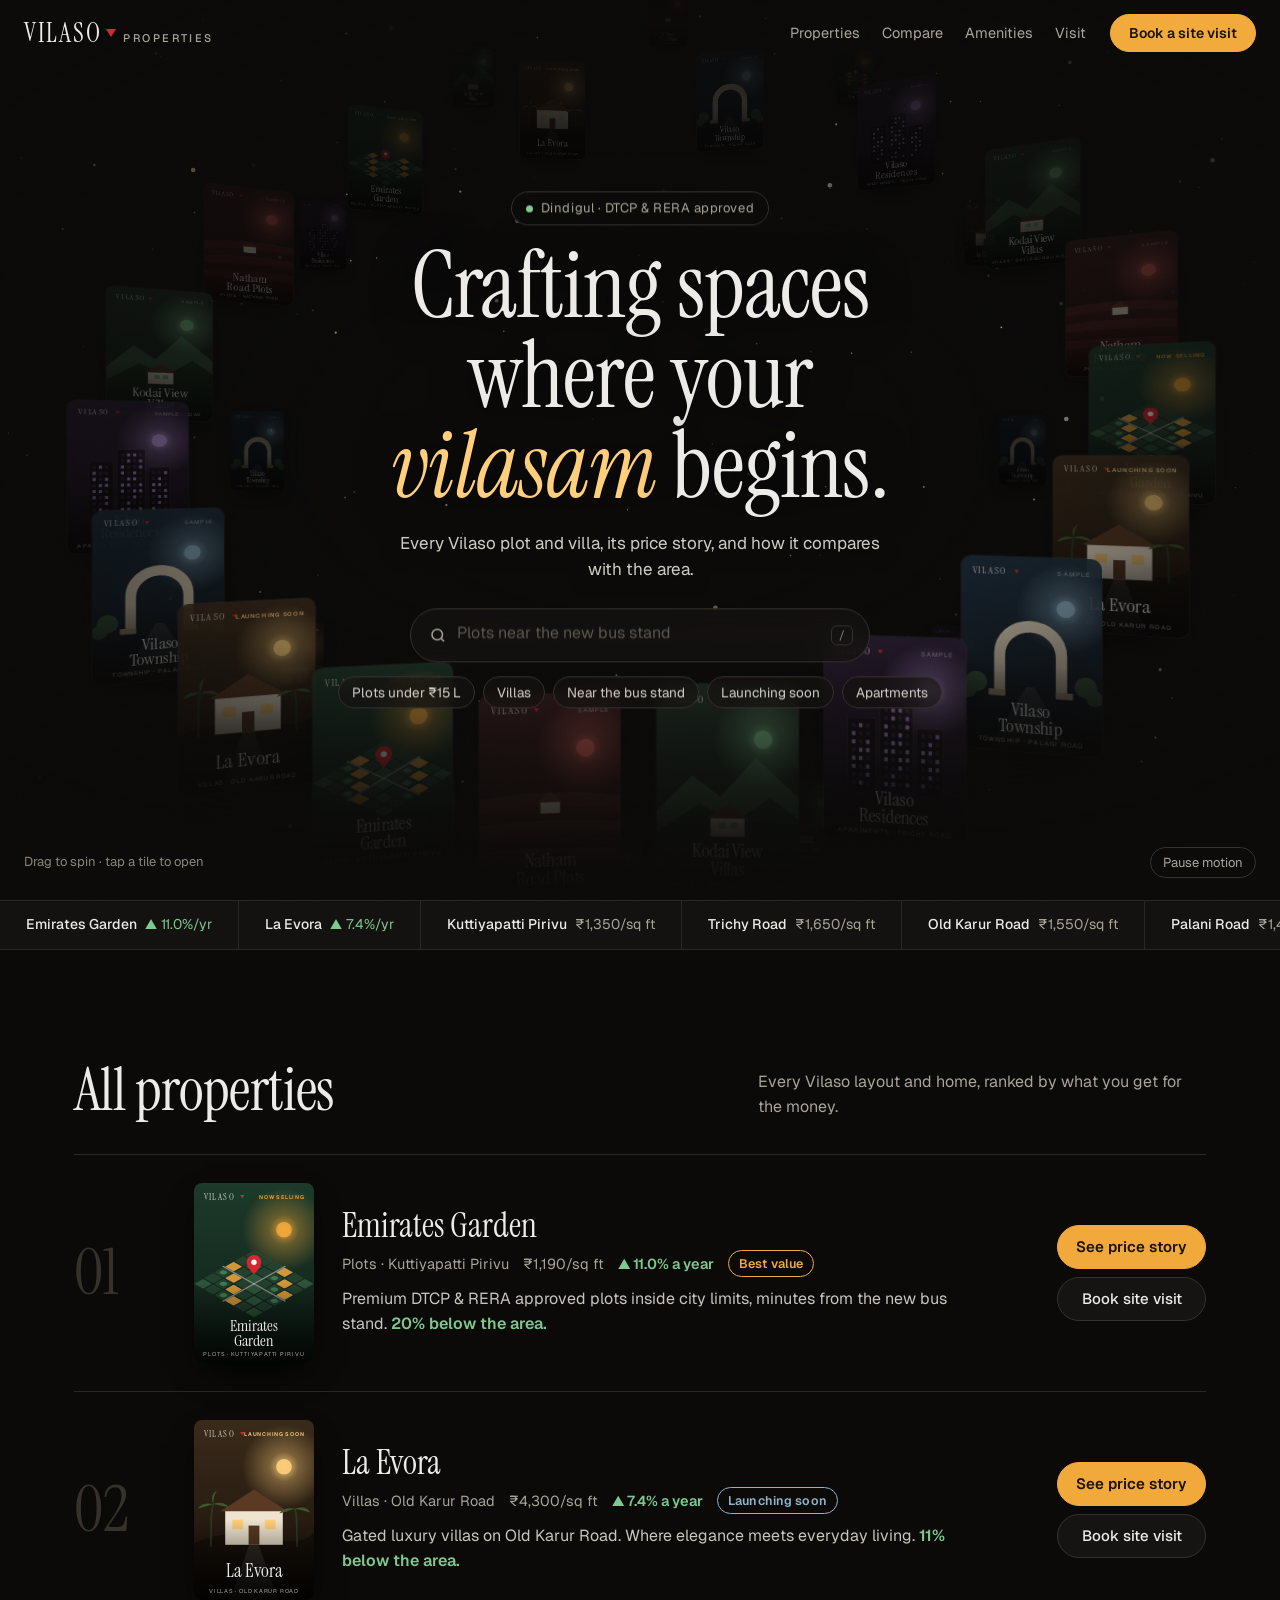
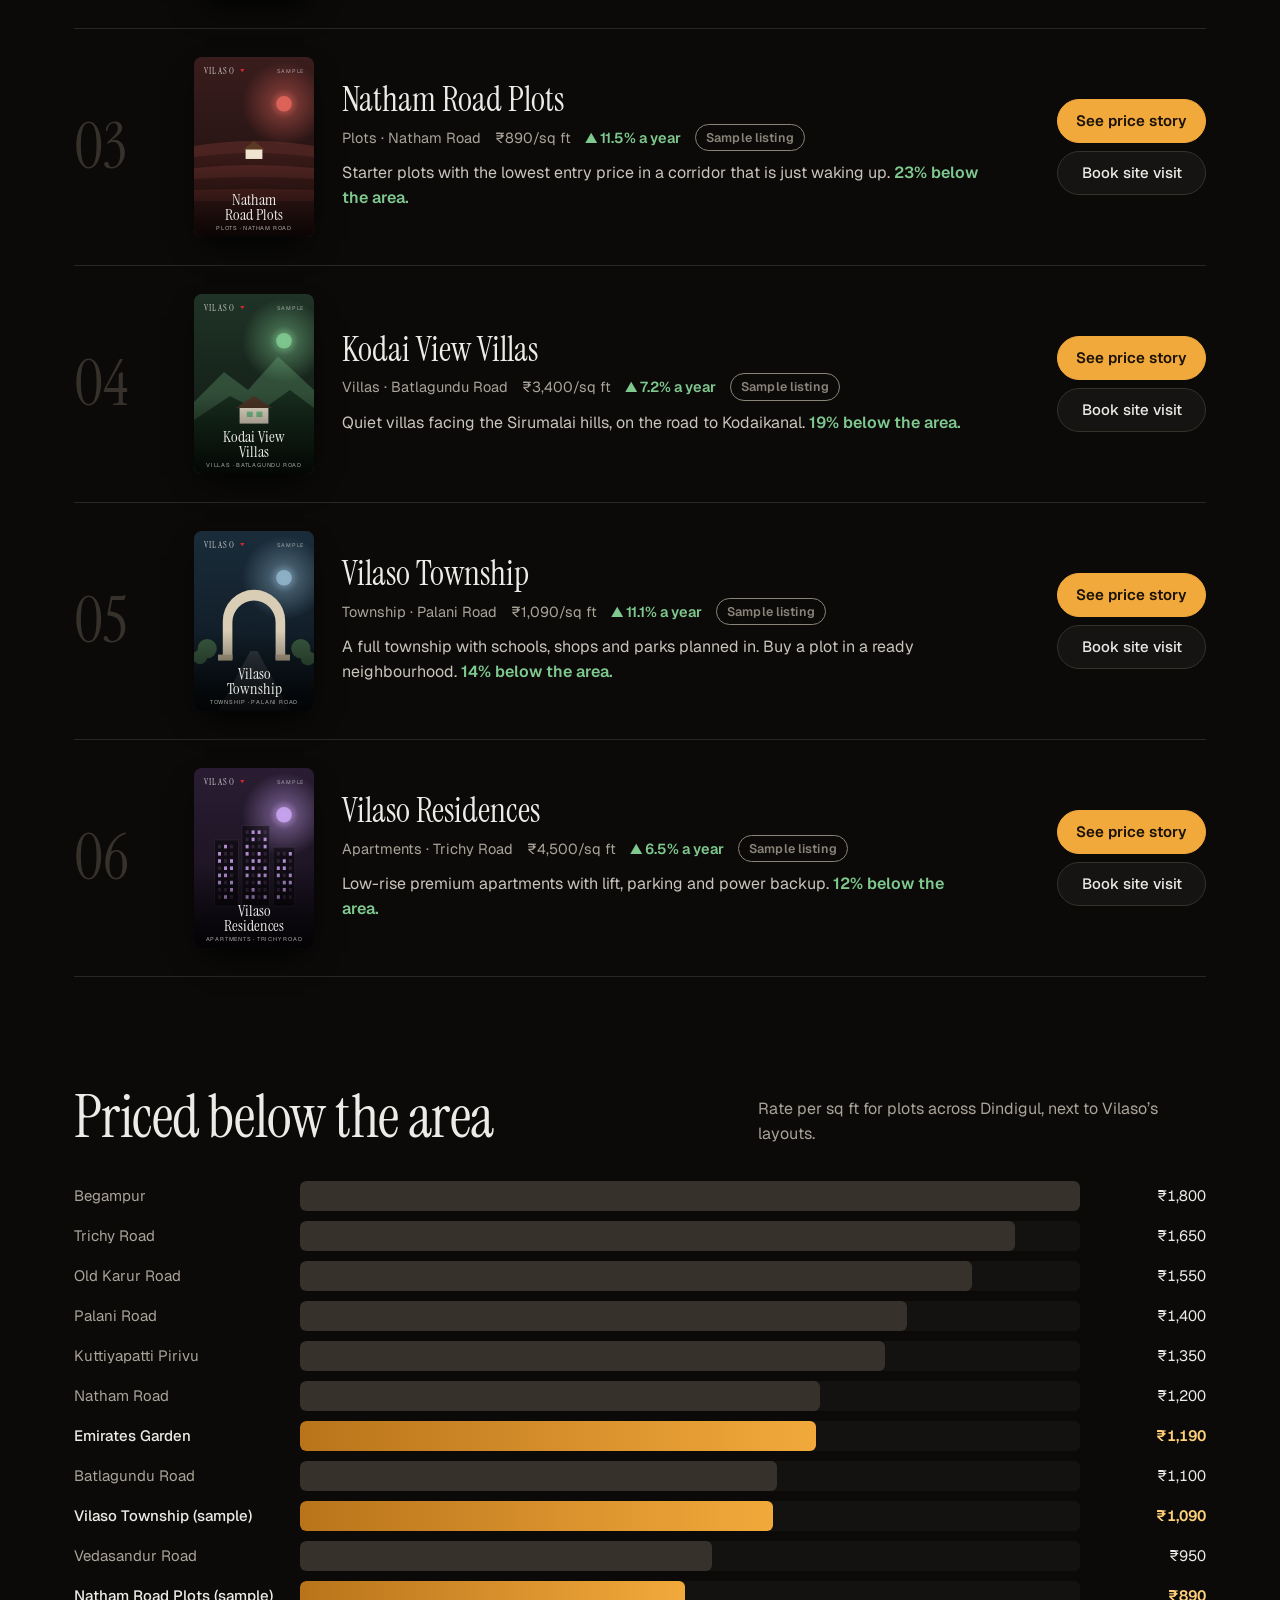
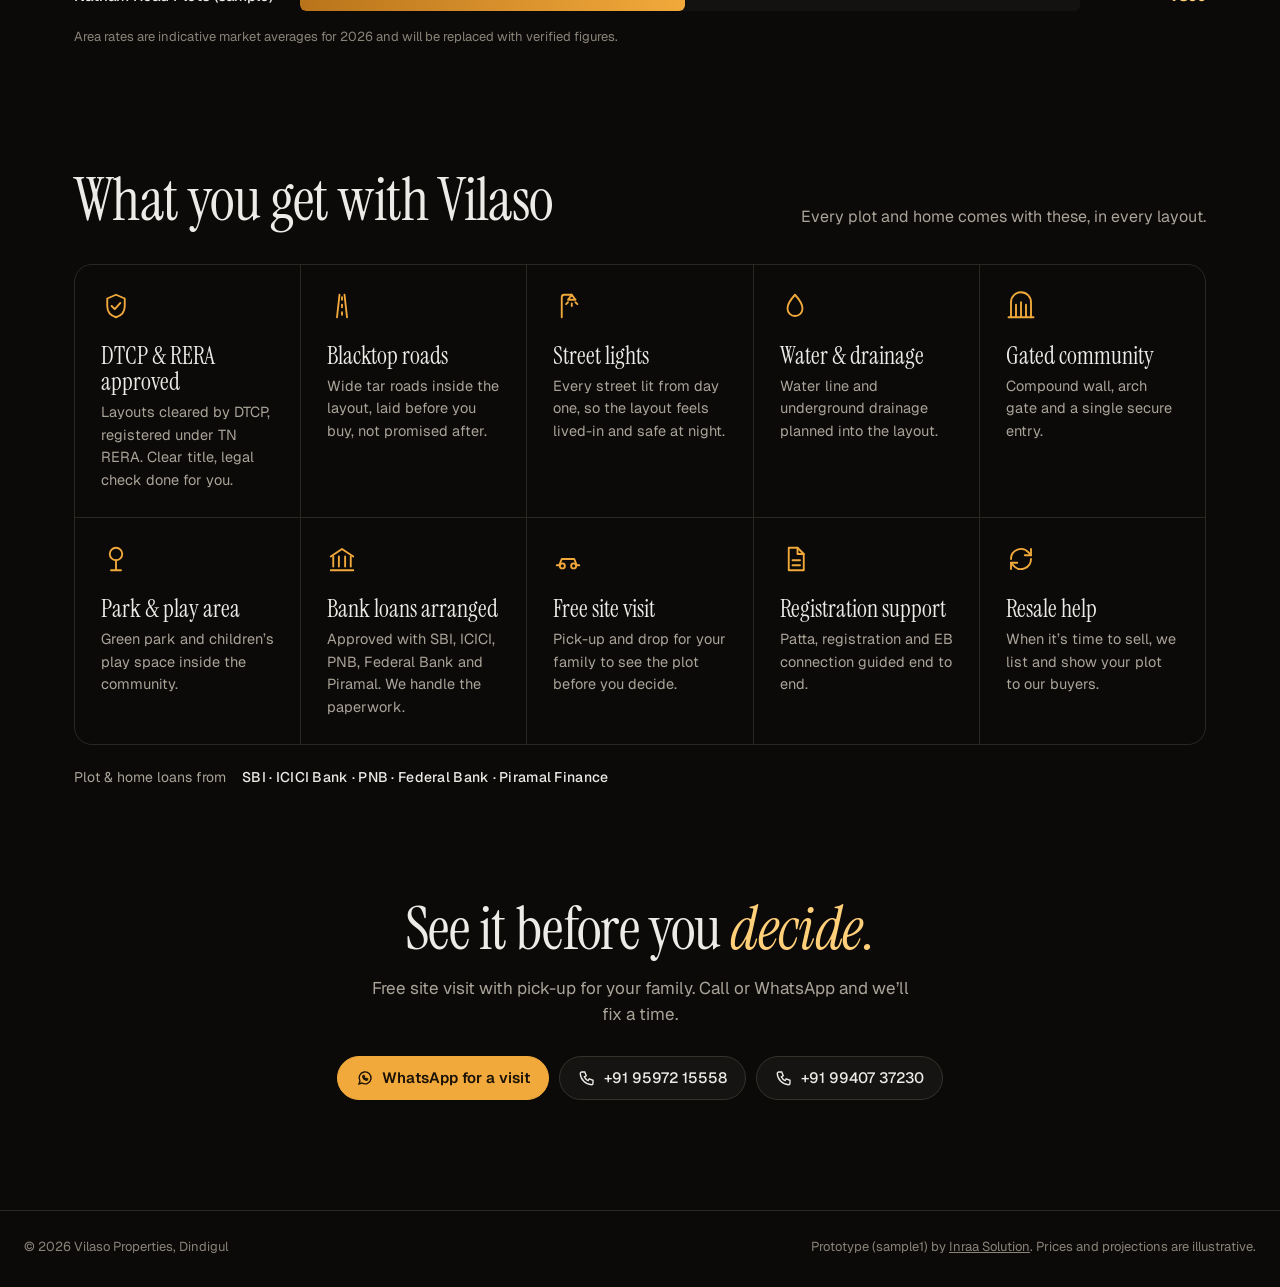
==== sample1/index.html @ 3501c87a "Vilaso Properties sample1 prototype Co-Authored-By: Claude Opus 5.5 <noreply@anthropic.com>" ====
<!doctype html>
<html lang="en">
<head>
<meta charset="utf-8">
<meta name="viewport" content="width=device-width, initial-scale=1, viewport-fit=cover">
<title>Vilaso Properties · Plots & villas in Dindigul</title>
<meta name="description" content="DTCP & RERA approved plots and villas in Dindigul. See every Vilaso property, its price story and how it compares with the area.">
<meta name="theme-color" content="#0b0a09">
<meta name="robots" content="noindex">
<link rel="preconnect" href="https://fonts.googleapis.com">
<link rel="preconnect" href="https://fonts.gstatic.com" crossorigin>
<link rel="stylesheet" href="https://fonts.googleapis.com/css2?family=Geist:wght@300..700&family=Instrument+Serif:ital@0;1&display=swap">
<link rel="stylesheet" href="style.css?v=1">
</head>
<body>
<a class="skip" href="#main">Skip to content</a>
<header class="hdr" id="hdr">
  <a class="logo" href="#/" aria-label="Vilaso Properties home"><span class="logo-w">VILASO</span><i class="logo-t" aria-hidden="true"></i><span class="logo-s">Properties</span></a>
  <nav class="nav" aria-label="Main">
    <a href="#projects">Properties</a><a href="#compare">Compare</a><a href="#amenities">Amenities</a><a href="#visit">Visit</a>
  </nav>
  <a class="btn btn-amber hdr-cta" href="#visit">Book a site visit</a>
</header>

<main id="main">
  <!-- Hero: rolling orbit of property tiles -->
  <section class="orbit" id="orbit" aria-labelledby="hero-h">
    <canvas class="o-sky" id="sky" aria-hidden="true"></canvas>
    <div class="o-glow" id="glow" aria-hidden="true"></div>
    <div class="o-vignette" aria-hidden="true"></div>
    <div class="o-ring" id="ring"></div>
    <div class="o-core" id="core">
      <p class="eyebrow"><span class="dot"></span>Dindigul · DTCP &amp; RERA approved</p>
      <h1 id="hero-h">Crafting spaces where your <em>vilasam</em> begins.</h1>
      <p class="o-sub">Every Vilaso plot and villa, its price story, and how it compares with the area.</p>
      <div class="ask" id="ask">
        <svg viewBox="0 0 24 24" aria-hidden="true"><circle cx="11" cy="11" r="7"/><path d="m20 20-3.5-3.5"/></svg>
        <input id="q" type="search" autocomplete="off" aria-label="Search properties" placeholder=" ">
        <span class="ask-hint" id="hint" aria-hidden="true">Plots near the new bus stand</span>
        <kbd>/</kbd>
        <div class="ask-res" id="res" role="listbox" hidden></div>
      </div>
      <div class="chips" id="chips"></div>
    </div>
    <div class="o-ui">
      <span class="o-help" id="help"><span class="o-help-d">Drag to spin · tap a tile to open</span><span class="o-help-m">Swipe to spin · tap a tile to open</span></span>
      <button class="o-pause" id="pause" type="button" aria-pressed="false">Pause motion</button>
    </div>
  </section>

  <!-- Marquee of area growth -->
  <div class="tick" aria-label="Area price growth"><div class="tick-in" id="tick"></div></div>

  <section class="sec" id="projects" aria-labelledby="proj-h">
    <div class="sec-hd"><h2 id="proj-h">All properties</h2><p>Every Vilaso layout and home, ranked by what you get for the money.</p></div>
    <ol class="rank" id="rank"></ol>
  </section>

  <section class="sec" id="compare" aria-labelledby="cmp-h">
    <div class="sec-hd"><h2 id="cmp-h">Priced below the area</h2><p>Rate per sq ft for plots across Dindigul, next to Vilaso’s layouts.</p></div>
    <div class="cmp" id="cmpAll"></div>
    <p class="fine">Area rates are indicative market averages for 2026 and will be replaced with verified figures.</p>
  </section>

  <section class="sec" id="amenities" aria-labelledby="am-h">
    <div class="sec-hd"><h2 id="am-h">What you get with Vilaso</h2><p>Every plot and home comes with these, in every layout.</p></div>
    <div class="am" id="am"></div>
    <div class="banks"><span>Plot &amp; home loans from</span><b id="banks"></b></div>
  </section>

  <section class="sec visit" id="visit" aria-labelledby="v-h">
    <h2 id="v-h">See it before you <em>decide.</em></h2>
    <p>Free site visit with pick-up for your family. Call or WhatsApp and we’ll fix a time.</p>
    <div class="cta" id="cta"></div>
  </section>
</main>

<footer class="ftr">
  <span>© 2026 Vilaso Properties, Dindigul</span>
  <span>Prototype (sample1) by <a href="https://inraasolution.com">Inraa Solution</a>. Prices and projections are illustrative.</span>
</footer>

<!-- Property detail opens over the page -->
<div class="det" id="det" role="dialog" aria-modal="true" aria-labelledby="det-h" hidden>
  <div class="det-in" id="detIn"></div>
</div>

<script src="data.js?v=1"></script>
<script src="app.js?v=1"></script>
</body>
</html>
---- sample1/style.css ----
/* Vilaso sample1: cinematic dark theme. Ink background, paper text, amber accent, serif display. */
:root {
  --ink: #0b0a09; --ink-2: #141210; --ink-3: #1f1c19; --line: #2a2622; --line-2: #36312b;
  --paper: #ecebe7; --mute: #aaa398; --mute-2: #8a8378;
  --amber: #f2a93b; --amber-2: #ffcf7a; --go: #7fc98f; --skip: #e0645a; --sky: #8fb3c9;
  --red: #d7262f; --navy: #1f2a5a;
  --serif: "Instrument Serif", ui-serif, Georgia, serif;
  --sans: "Geist", ui-sans-serif, system-ui, -apple-system, sans-serif;
  --card-w: 132px;
  color-scheme: dark;
}
* { box-sizing: border-box; }
html { scroll-behavior: smooth; -webkit-text-size-adjust: 100%; }
body { margin: 0; background: var(--ink); color: var(--paper); font: 16px/1.55 var(--sans); -webkit-font-smoothing: antialiased; overflow-x: hidden; }
body.lock { overflow: hidden; }
body::after { /* film grain */
  content: ""; position: fixed; inset: 0; pointer-events: none; z-index: 200; opacity: .07; mix-blend-mode: overlay;
  background-image: url("data:image/svg+xml,%3Csvg xmlns='http://www.w3.org/2000/svg' width='160' height='160'%3E%3Cfilter id='n'%3E%3CfeTurbulence type='fractalNoise' baseFrequency='.9' numOctaves='2' stitchTiles='stitch'/%3E%3C/filter%3E%3Crect width='100%25' height='100%25' filter='url(%23n)'/%3E%3C/svg%3E");
}
a { color: inherit; }
em { font-style: italic; color: var(--amber-2); }
.skip { position: absolute; left: -999px; } .skip:focus { left: 12px; top: 12px; z-index: 300; background: var(--paper); color: var(--ink); padding: 8px 12px; border-radius: 8px; }
:focus-visible { outline: 2px solid var(--amber); outline-offset: 3px; }

/* Buttons */
.btn { display: inline-flex; align-items: center; justify-content: center; gap: 8px; height: 44px; padding: 0 18px; border-radius: 999px; border: 1px solid var(--line-2); background: rgba(255,255,255,.04); color: var(--paper); font: 500 15px var(--sans); text-decoration: none; cursor: pointer; transition: background .2s, border-color .2s, transform .2s; white-space: nowrap; }
.btn:hover { border-color: var(--mute-2); background: rgba(255,255,255,.08); }
.btn:active { transform: scale(.97); }
.btn-amber { background: var(--amber); border-color: var(--amber); color: #1a1206; font-weight: 600; }
.btn-amber:hover { background: var(--amber-2); border-color: var(--amber-2); }
.btn svg { width: 18px; height: 18px; fill: none; stroke: currentColor; stroke-width: 1.8; }

/* Header */
.hdr { position: fixed; top: 0; left: 0; right: 0; z-index: 60; display: flex; align-items: center; gap: 24px; padding: max(14px, env(safe-area-inset-top)) max(24px, env(safe-area-inset-right)) 14px max(24px, env(safe-area-inset-left)); transition: background .3s, border-color .3s; border-bottom: 1px solid transparent; }
.hdr.solid { background: rgba(11,10,9,.82); backdrop-filter: blur(14px); -webkit-backdrop-filter: blur(14px); border-color: var(--line); }
.logo { display: inline-flex; align-items: baseline; gap: 6px; text-decoration: none; position: relative; }
.logo-w { font: 400 26px/1 var(--serif); letter-spacing: .08em; }
.logo-s { font: 500 11px var(--sans); letter-spacing: .22em; text-transform: uppercase; color: var(--mute); }
.logo-t { width: 0; height: 0; border-left: 5px solid transparent; border-right: 5px solid transparent; border-top: 8px solid var(--red); align-self: center; margin: 0 1px 0 -2px; }
.nav { display: flex; gap: 22px; margin-left: auto; font-size: 14.5px; }
.nav a { text-decoration: none; color: var(--mute); transition: color .2s; } .nav a:hover { color: var(--paper); }
.hdr-cta { height: 38px; font-size: 14px; }

/* ---------- Orbit hero ---------- */
.orbit { position: relative; height: 100svh; min-height: 640px; overflow: hidden; touch-action: pan-y; user-select: none; -webkit-user-select: none; cursor: grab; isolation: isolate; }
.orbit.grabbing { cursor: grabbing; }
.o-sky { position: absolute; inset: 0; width: 100%; height: 100%; z-index: 0; }
.o-glow { position: absolute; inset: -20%; z-index: 0; opacity: 0; transition: opacity .8s, background .8s; filter: blur(40px); }
.o-vignette { position: absolute; inset: 0; z-index: 3; pointer-events: none; background: radial-gradient(ellipse 70% 60% at 50% 50%, transparent 30%, rgba(11,10,9,.55) 75%, var(--ink) 100%), linear-gradient(transparent 70%, var(--ink)); }
.o-ring { position: absolute; inset: 0; z-index: 2; perspective: 900px; }
.o-card { position: absolute; left: 0; top: 0; width: var(--card-w); aspect-ratio: 2 / 3; margin: calc(var(--card-w) * -.75) 0 0 calc(var(--card-w) * -.5); text-decoration: none; will-change: transform, opacity, filter; -webkit-tap-highlight-color: transparent; }
.o-tilt { position: absolute; inset: 0; border-radius: 10px; overflow: hidden; box-shadow: 0 18px 40px -12px rgba(0,0,0,.8), 0 0 0 1px rgba(255,255,255,.07); transform: rotateX(var(--rx, 0deg)) rotateY(var(--ry, 0deg)); transition: transform .25s ease-out, box-shadow .3s; transform-style: preserve-3d; }
.o-tilt svg { display: block; width: 100%; height: 100%; }
.o-glare { position: absolute; inset: 0; background: radial-gradient(circle at var(--gx, 50%) var(--gy, 0%), rgba(255,255,255,.28), transparent 55%); opacity: 0; transition: opacity .3s; mix-blend-mode: soft-light; }
.o-foil { position: absolute; inset: 0; background: linear-gradient(115deg, transparent 30%, rgba(255,207,122,.18) 45%, rgba(143,179,201,.14) 55%, transparent 70%); background-size: 250% 100%; background-position: var(--gx, 50%) 0; opacity: 0; transition: opacity .3s; mix-blend-mode: screen; }
.o-card.hot .o-glare, .o-card.hot .o-foil { opacity: 1; }
.o-card.hot .o-tilt { box-shadow: 0 30px 60px -10px rgba(0,0,0,.9), 0 0 0 1px rgba(242,169,59,.6), 0 0 40px -6px rgba(242,169,59,.35); }
.o-label { position: absolute; left: 50%; top: calc(100% + 10px); transform: translateX(-50%); white-space: nowrap; font-size: 12px; font-weight: 500; color: var(--paper); background: rgba(11,10,9,.8); border: 1px solid var(--line-2); padding: 4px 10px; border-radius: 99px; opacity: 0; transition: opacity .2s; pointer-events: none; }
.o-card.hot .o-label { opacity: 1; }

.o-core { position: absolute; z-index: 5; left: 50%; top: 50%; transform: translate(-50%, -50%); width: min(640px, calc(100% - 40px)); text-align: center; pointer-events: none; }
.o-core > * { pointer-events: auto; }
.eyebrow { display: inline-flex; align-items: center; gap: 8px; margin: 0 0 16px; font-size: 13px; letter-spacing: .04em; color: var(--mute); background: rgba(11,10,9,.6); border: 1px solid var(--line-2); padding: 6px 14px; border-radius: 99px; backdrop-filter: blur(6px); }
.dot { width: 7px; height: 7px; border-radius: 50%; background: var(--go); box-shadow: 0 0 0 0 rgba(127,201,143,.6); animation: ping 2.2s infinite; }
@keyframes ping { 0% { box-shadow: 0 0 0 0 rgba(127,201,143,.55); } 80%, 100% { box-shadow: 0 0 0 9px rgba(127,201,143,0); } }
h1 { font: 400 clamp(44px, 7.4vw, 92px)/.98 var(--serif); letter-spacing: -.01em; margin: 0; text-wrap: balance; text-shadow: 0 4px 40px rgba(0,0,0,.8), 0 0 2px rgba(0,0,0,.6); }
.o-sub { color: #cfcac2; margin: 18px auto 0; max-width: 30em; font-size: 17px; text-shadow: 0 2px 20px rgba(0,0,0,.9); }
.ask { position: relative; margin: 26px auto 0; max-width: 460px; height: 54px; border-radius: 999px; background: rgba(20,18,16,.82); border: 1px solid var(--line-2); display: flex; align-items: center; padding: 0 16px 0 18px; gap: 10px; backdrop-filter: blur(10px); -webkit-backdrop-filter: blur(10px); transition: border-color .2s, box-shadow .2s; text-align: left; }
.ask:focus-within { border-color: var(--amber); box-shadow: 0 0 0 4px rgba(242,169,59,.14); }
.ask > svg { width: 18px; height: 18px; fill: none; stroke: var(--mute); stroke-width: 2; flex: none; }
.ask input { flex: 1; min-width: 0; height: 100%; background: none; border: 0; outline: 0; color: var(--paper); font: 16px var(--sans); }
.ask input::-webkit-search-cancel-button { display: none; }
.ask-hint { position: absolute; left: 46px; right: 50px; color: var(--mute-2); pointer-events: none; white-space: nowrap; overflow: hidden; text-overflow: ellipsis; }
.ask input:not(:placeholder-shown) ~ .ask-hint { display: none; }
.ask kbd { font: 12px var(--sans); color: var(--mute-2); border: 1px solid var(--line-2); border-radius: 6px; padding: 1px 7px; }
.ask-res { position: absolute; top: calc(100% + 8px); left: 0; right: 0; background: var(--ink-2); border: 1px solid var(--line-2); border-radius: 18px; padding: 6px; box-shadow: 0 30px 60px rgba(0,0,0,.6); z-index: 10; max-height: 50vh; overflow: auto; }
.ask-res a { display: flex; align-items: center; gap: 12px; padding: 8px 10px; border-radius: 12px; text-decoration: none; }
.ask-res a:hover, .ask-res a.on { background: var(--ink-3); }
.ask-res .th { width: 34px; flex: none; border-radius: 5px; overflow: hidden; aspect-ratio: 2/3; } .ask-res .th svg { display: block; width: 100%; height: 100%; }
.ask-res b { display: block; font-weight: 500; } .ask-res small { color: var(--mute); }
.ask-res .none { padding: 12px; color: var(--mute); font-size: 14px; }
.chips { display: flex; flex-wrap: wrap; gap: 8px; justify-content: center; margin-top: 14px; }
.chip { font: 13.5px var(--sans); color: #d6d1c9; background: rgba(20,18,16,.7); border: 1px solid var(--line-2); padding: 6px 13px; border-radius: 99px; cursor: pointer; transition: border-color .2s, color .2s; backdrop-filter: blur(6px); }
.chip:hover { border-color: var(--amber); color: var(--paper); }
.o-ui { position: absolute; z-index: 6; left: 0; right: 0; bottom: max(22px, env(safe-area-inset-bottom)); display: flex; justify-content: space-between; align-items: center; padding: 0 24px; font-size: 13px; color: var(--mute-2); pointer-events: none; }
.o-ui > * { pointer-events: auto; }
.o-help { transition: opacity .5s; } .o-help.gone { opacity: 0; }
.o-help-m { display: none; }
.o-pause { background: none; border: 1px solid var(--line-2); color: var(--mute); border-radius: 99px; padding: 6px 12px; font: 13px var(--sans); cursor: pointer; }
.o-pause:hover { color: var(--paper); border-color: var(--mute-2); }

/* Ticker */
.tick { border-block: 1px solid var(--line); overflow: hidden; background: var(--ink-2); }
.tick-in { display: flex; width: max-content; animation: tick 48s linear infinite; }
.tick:hover .tick-in { animation-play-state: paused; }
.tick span { padding: 13px 26px; white-space: nowrap; font-size: 14px; color: var(--mute); border-right: 1px solid var(--line); }
.tick b { color: var(--paper); font-weight: 500; margin-right: 8px; } .tick i { font-style: normal; color: var(--go); }
@keyframes tick { to { transform: translateX(-50%); } }

/* Sections */
.sec { max-width: 1180px; margin: 0 auto; padding: 110px max(24px, env(safe-area-inset-left)) 0; }
.sec-hd { display: flex; justify-content: space-between; align-items: end; gap: 24px; flex-wrap: wrap; margin-bottom: 34px; }
.sec-hd h2, .visit h2 { font: 400 clamp(38px, 5vw, 60px)/1 var(--serif); margin: 0; letter-spacing: -.01em; }
.sec-hd p { color: var(--mute); margin: 0; max-width: 28em; }
.fine { color: var(--mute-2); font-size: 13px; margin-top: 16px; }
.reveal { opacity: 0; transform: translateY(28px); transition: opacity .8s cubic-bezier(.2,.7,.2,1), transform .8s cubic-bezier(.2,.7,.2,1); }
.reveal.in { opacity: 1; transform: none; }

/* Ranked list (like a trending chart) */
.rank { list-style: none; margin: 0; padding: 0; border-top: 1px solid var(--line); }
.rank li { display: grid; grid-template-columns: 92px 120px 1fr auto; gap: 28px; align-items: center; padding: 28px 0; border-bottom: 1px solid var(--line); }
.rank .n { font: 400 64px/1 var(--serif); color: var(--line-2); transition: color .3s; }
.rank li:hover .n { color: var(--amber); }
.rank .pst { border-radius: 8px; overflow: hidden; aspect-ratio: 2/3; box-shadow: 0 14px 30px -10px #000; transition: transform .4s cubic-bezier(.2,.7,.2,1); display: block; }
.rank li:hover .pst { transform: rotate(-2deg) scale(1.04); }
.rank .pst svg { display: block; width: 100%; height: 100%; }
.rank h3 { font: 400 34px/1.05 var(--serif); margin: 0; }
.rank h3 a { text-decoration: none; } .rank h3 a:hover { color: var(--amber-2); }
.meta { color: var(--mute); font-size: 14.5px; margin: 6px 0 10px; display: flex; flex-wrap: wrap; gap: 6px 14px; align-items: center; }
.rank p { margin: 0; color: #c9c4bb; max-width: 40em; }
.rank .acts { display: flex; flex-direction: column; gap: 8px; align-items: stretch; }
.pill { display: inline-flex; align-items: center; gap: 6px; font-size: 12.5px; font-weight: 600; padding: 3px 10px; border-radius: 99px; border: 1px solid currentColor; letter-spacing: .01em; }
.pill.best, .pill.high { color: var(--amber); } .pill.soon { color: var(--sky); } .pill.sample { color: var(--mute-2); } .pill.go { color: var(--go); }
.up { color: var(--go); font-weight: 600; }

/* Comparison bars */
.cmp { display: grid; gap: 10px; }
.bar { display: grid; grid-template-columns: 210px 1fr 110px; gap: 16px; align-items: center; font-size: 15px; }
.bar .l { color: var(--mute); white-space: nowrap; overflow: hidden; text-overflow: ellipsis; }
.bar .t { height: 30px; background: var(--ink-2); border-radius: 6px; overflow: hidden; position: relative; }
.bar .f { position: absolute; inset: 0 auto 0 0; width: 0; background: var(--line-2); border-radius: 6px; transition: width 1.2s cubic-bezier(.2,.7,.2,1); }
.bar .v { text-align: right; font-variant-numeric: tabular-nums; }
.bar.us .l { color: var(--paper); font-weight: 500; } .bar.us .f { background: linear-gradient(90deg, #b9741b, var(--amber)); } .bar.us .v { color: var(--amber-2); font-weight: 600; }
.bar.avg .f { background: repeating-linear-gradient(90deg, var(--line-2) 0 6px, transparent 6px 10px); } .bar.avg .l { font-style: italic; }

/* Amenities */
.am { display: grid; grid-template-columns: repeat(5, minmax(0, 1fr)); gap: 1px; background: var(--line); border: 1px solid var(--line); border-radius: 18px; overflow: hidden; }
.am div { background: var(--ink); padding: 26px; transition: background .3s; }
.am div:hover { background: var(--ink-2); }
.am svg { width: 30px; height: 30px; fill: none; stroke: var(--amber); stroke-width: 1.5; stroke-linecap: round; stroke-linejoin: round; }
.am b { display: block; font: 400 24px/1.1 var(--serif); margin: 14px 0 6px; }
.am p { margin: 0; color: var(--mute); font-size: 14.5px; }
.banks { margin-top: 22px; display: flex; flex-wrap: wrap; gap: 8px 16px; align-items: baseline; color: var(--mute); font-size: 14px; }
.banks b { color: var(--paper); font-weight: 500; letter-spacing: .02em; }

/* Visit */
.visit { text-align: center; padding-bottom: 110px; }
.visit p { color: var(--mute); max-width: 32em; margin: 16px auto 28px; font-size: 17px; }
.cta { display: flex; gap: 10px; justify-content: center; flex-wrap: wrap; }
.ftr { border-top: 1px solid var(--line); padding: 26px max(24px, env(safe-area-inset-left)) max(30px, env(safe-area-inset-bottom)); display: flex; justify-content: space-between; gap: 12px; flex-wrap: wrap; font-size: 13px; color: var(--mute-2); }

/* ---------- Property detail ---------- */
.det { position: fixed; inset: 0; z-index: 100; background: var(--ink); overflow-y: auto; overscroll-behavior: contain; }
.det[hidden] { display: none; }
.det-in { min-height: 100%; }
.d-hero { position: relative; min-height: min(80svh, 780px); display: grid; grid-template-columns: minmax(0, 1fr) 360px; gap: 56px; align-items: end; padding: 48px max(32px, env(safe-area-inset-left)) 56px; max-width: 1240px; margin: 0 auto; }
.d-bg { position: fixed; inset: 0; z-index: -1; pointer-events: none; }
.d-bg::after { content: ""; position: absolute; inset: 0; background: linear-gradient(180deg, rgba(11,10,9,.35), var(--ink) 75%); }
.d-bg svg { width: 100%; height: 100%; filter: blur(46px) saturate(1.3); opacity: .55; transform: scale(1.2); }
.d-top { position: sticky; top: 0; z-index: 5; display: flex; align-items: center; justify-content: space-between; padding: max(12px, env(safe-area-inset-top)) max(24px, env(safe-area-inset-right)) 12px max(24px, env(safe-area-inset-left)); background: rgba(11,10,9,.78); backdrop-filter: blur(14px); -webkit-backdrop-filter: blur(14px); border-bottom: 1px solid var(--line); }
.d-close { display: inline-flex; gap: 8px; align-items: center; }
.d-poster { border-radius: 16px; overflow: hidden; aspect-ratio: 2/3; box-shadow: 0 40px 80px -20px #000, 0 0 0 1px rgba(255,255,255,.08); }
.d-poster svg { display: block; width: 100%; height: 100%; }
.d-kick { display: flex; gap: 8px; flex-wrap: wrap; margin-bottom: 18px; }
.d-hero h1 { font-size: clamp(56px, 9vw, 120px); text-shadow: none; }
.d-line { font-size: 19px; color: #d6d1c9; max-width: 32em; margin: 18px 0 0; }
.d-addr { color: var(--mute); margin: 10px 0 0; font-size: 15px; display: flex; gap: 8px; align-items: center; }
.d-addr svg { width: 16px; height: 16px; fill: none; stroke: currentColor; stroke-width: 2; flex: none; }
.stats { display: grid; grid-template-columns: repeat(4, minmax(0, 1fr)); margin-top: 34px; border-top: 1px solid var(--line-2); }
.stats div { padding: 16px 16px 0 0; } .stats div + div { padding-left: 16px; border-left: 1px solid var(--line); }
.stats small { display: block; color: var(--mute); font-size: 12.5px; text-transform: uppercase; letter-spacing: .08em; }
.stats b { font: 400 30px/1.2 var(--serif); }
.d-acts { display: flex; gap: 10px; flex-wrap: wrap; margin-top: 28px; }
.d-sec { max-width: 1240px; margin: 0 auto; padding: 72px max(32px, env(safe-area-inset-left)) 0; }
.d-sec > h2 { font: 400 clamp(34px, 4.4vw, 52px)/1 var(--serif); margin: 0 0 8px; }
.d-sec > .sub { color: var(--mute); margin: 0 0 30px; max-width: 40em; }
.hl { display: grid; grid-template-columns: repeat(auto-fill, minmax(240px, 1fr)); gap: 10px; list-style: none; padding: 0; margin: 0; }
.hl li { display: flex; gap: 12px; align-items: flex-start; padding: 16px 18px; background: var(--ink-2); border: 1px solid var(--line); border-radius: 14px; }
.hl li::before { content: ""; flex: none; width: 18px; height: 18px; margin-top: 3px; border-radius: 50%; background: var(--amber) url("data:image/svg+xml,%3Csvg xmlns='http://www.w3.org/2000/svg' viewBox='0 0 24 24'%3E%3Cpath d='m6 12 4 4 8-8' fill='none' stroke='%231a1206' stroke-width='3'/%3E%3C/svg%3E") center/12px no-repeat; }
.why { display: grid; grid-template-columns: repeat(auto-fit, minmax(240px, 1fr)); gap: 0; border-top: 1px solid var(--line); }
.why div { padding: 24px 24px 24px 0; border-bottom: 1px solid var(--line); }
.why .k { font: 400 46px/1 var(--serif); color: var(--amber); }
.why b { display: block; font-size: 18px; font-weight: 500; margin: 10px 0 6px; } .why p { margin: 0; color: var(--mute); }

/* Price story */
.ps { display: grid; grid-template-columns: minmax(0, 1.6fr) minmax(0, 1fr); gap: 24px; }
.panel { background: var(--ink-2); border: 1px solid var(--line); border-radius: 20px; padding: 24px; }
.chart svg { width: 100%; height: auto; display: block; overflow: visible; }
.chart .ax { stroke: var(--line); } .chart .yl { fill: var(--mute-2); font: 12px var(--sans); } .chart .xl { fill: var(--mute); font: 12px var(--sans); }
.chart .past { fill: none; stroke: var(--amber); stroke-width: 3; stroke-linecap: round; stroke-linejoin: round; }
.chart .fut { fill: none; stroke: var(--paper); stroke-width: 2.5; stroke-dasharray: 2 7; stroke-linecap: round; }
.chart .area { fill: url(#ga); }
.chart .pt { fill: var(--ink-2); stroke: var(--amber); stroke-width: 2.5; } .chart .pt.f { stroke: var(--paper); } .chart .pt.now { fill: var(--amber); r: 7; }
.chart .vl { fill: var(--paper); font: 600 12.5px var(--sans); text-anchor: middle; }
.chart .nowline { stroke: var(--line-2); stroke-dasharray: 3 4; }
.chart .tag { fill: var(--mute); font: 11px var(--sans); text-anchor: middle; letter-spacing: .08em; text-transform: uppercase; }
.legend { display: flex; gap: 18px; color: var(--mute); font-size: 13px; margin-top: 10px; flex-wrap: wrap; }
.legend i { display: inline-block; width: 18px; height: 0; border-top: 3px solid var(--amber); vertical-align: middle; margin-right: 6px; } .legend i.f { border-top: 2px dotted var(--paper); }
.ptab { width: 100%; border-collapse: collapse; font-size: 15px; font-variant-numeric: tabular-nums; }
.ptab td, .ptab th { padding: 10px 0; border-bottom: 1px solid var(--line); text-align: left; } .ptab th { color: var(--mute); font-weight: 400; font-size: 13px; }
.ptab td:nth-child(n+2), .ptab th:nth-child(n+2) { text-align: right; }
.ptab tr.now td { color: var(--amber-2); font-weight: 600; } .ptab tr.f td:first-child { color: var(--mute); }
.calc { margin-top: 24px; }
.calc label { display: flex; justify-content: space-between; color: var(--mute); font-size: 14px; } .calc label b { color: var(--paper); font-weight: 500; }
.calc input[type=range] { width: 100%; accent-color: var(--amber); margin: 10px 0 16px; }
.calc .row { display: grid; grid-template-columns: repeat(4, minmax(0, 1fr)); gap: 8px; }
.calc .row div { background: var(--ink); border: 1px solid var(--line); border-radius: 12px; padding: 12px; }
.calc .row small { color: var(--mute); font-size: 12px; display: block; } .calc .row b { font: 400 22px/1.2 var(--serif); display: block; } .calc .row .up { font-size: 12.5px; }
.near { display: flex; flex-wrap: wrap; gap: 8px; }
.near span { border: 1px solid var(--line-2); border-radius: 99px; padding: 7px 14px; font-size: 14px; color: #d6d1c9; } .near b { color: var(--amber-2); font-weight: 600; margin-right: 6px; }
.save { display: flex; gap: 22px; align-items: center; margin-bottom: 22px; flex-wrap: wrap; }
.save .big { font: 400 64px/1 var(--serif); color: var(--go); }
.save p { margin: 0; color: #d6d1c9; max-width: 30em; }
.d-next { display: flex; justify-content: space-between; gap: 16px; padding: 60px max(32px, env(safe-area-inset-left)) max(60px, env(safe-area-inset-bottom)); max-width: 1240px; margin: 72px auto 0; border-top: 1px solid var(--line); }
.d-next a { text-decoration: none; display: flex; gap: 14px; align-items: center; max-width: 48%; }
.d-next a:last-child { text-align: right; flex-direction: row-reverse; }
.d-next .th { width: 54px; flex: none; border-radius: 6px; overflow: hidden; aspect-ratio: 2/3; } .d-next .th svg { display: block; width: 100%; height: 100%; }
.d-next small { color: var(--mute); display: block; font-size: 12.5px; } .d-next b { font: 400 26px/1.1 var(--serif); }
.d-note { max-width: 1240px; margin: 28px auto 0; padding: 0 max(32px, env(safe-area-inset-left)); color: var(--mute-2); font-size: 13px; }
.sample-note { background: rgba(143,179,201,.1); border: 1px solid rgba(143,179,201,.35); color: #cfe0ea; border-radius: 12px; padding: 10px 14px; font-size: 14px; margin-top: 18px; max-width: 34em; }

/* Card-to-detail transition */
.fly { position: fixed; z-index: 150; border-radius: 10px; overflow: hidden; pointer-events: none; box-shadow: 0 40px 80px #000; }
.fly svg { display: block; width: 100%; height: 100%; }

/* ---------- Responsive ---------- */
@media (max-width: 960px) {
  .nav { display: none; }
  .rank li { grid-template-columns: 54px 92px 1fr; gap: 16px; }
  .rank .n { font-size: 44px; }
  .rank .acts { grid-column: 2 / -1; flex-direction: row; flex-wrap: wrap; }
  .d-hero { grid-template-columns: 1fr; gap: 28px; padding-top: 28px; }
  .am { grid-template-columns: repeat(2, minmax(0, 1fr)); }
  .hdr-cta { margin-left: auto; }
  .d-poster { width: min(240px, 58vw); order: -1; }
  .ps { grid-template-columns: 1fr; }
}
@media (max-width: 640px) {
  :root { --card-w: 92px; }
  .hdr { padding-inline: 16px; gap: 12px; } .hdr-cta { padding: 0 14px; font-size: 13px; height: 36px; margin-left: auto; }
  .logo-w { font-size: 22px; } .logo-s { display: none; }
  .o-core { width: calc(100% - 32px); }
  .o-sub { font-size: 15.5px; }
  .chip:nth-child(n+4) { display: none; }
  .o-ui { padding: 0 16px; } .o-help-d { display: none; } .o-help-m { display: inline; }
  .sec { padding: 80px 16px 0; }
  .rank li { grid-template-columns: 76px 1fr; gap: 14px; padding: 22px 0; }
  .rank .n { display: none; }
  .rank h3 { font-size: 27px; }
  .rank .acts { grid-column: 1 / -1; } .rank .acts .btn { flex: 1; }
  .bar { grid-template-columns: 1fr 86px; gap: 6px 10px; font-size: 14px; } .bar .l { grid-column: 1 / -1; } .bar .t { height: 22px; }
  .am { grid-template-columns: 1fr; } .am div { padding: 20px; }
  .d-hero, .d-sec, .d-note { padding-left: 16px; padding-right: 16px; }
  .d-hero h1 { font-size: 56px; }
  .stats { grid-template-columns: 1fr 1fr; } .stats div:nth-child(3) { padding-left: 0; border-left: 0; } .stats b { font-size: 24px; }
  .calc .row { grid-template-columns: 1fr 1fr; }
  .panel { padding: 16px; border-radius: 16px; }
  .d-next { padding-inline: 16px; } .d-next a { max-width: 50%; } .d-next b { font-size: 20px; } .d-next .th { display: none; }
  .save .big { font-size: 48px; }
  .ftr { padding-inline: 16px; }
}
@media (prefers-reduced-motion: reduce) {
  *, *::before, *::after { animation: none !important; transition: none !important; }
  .reveal { opacity: 1; transform: none; }
}
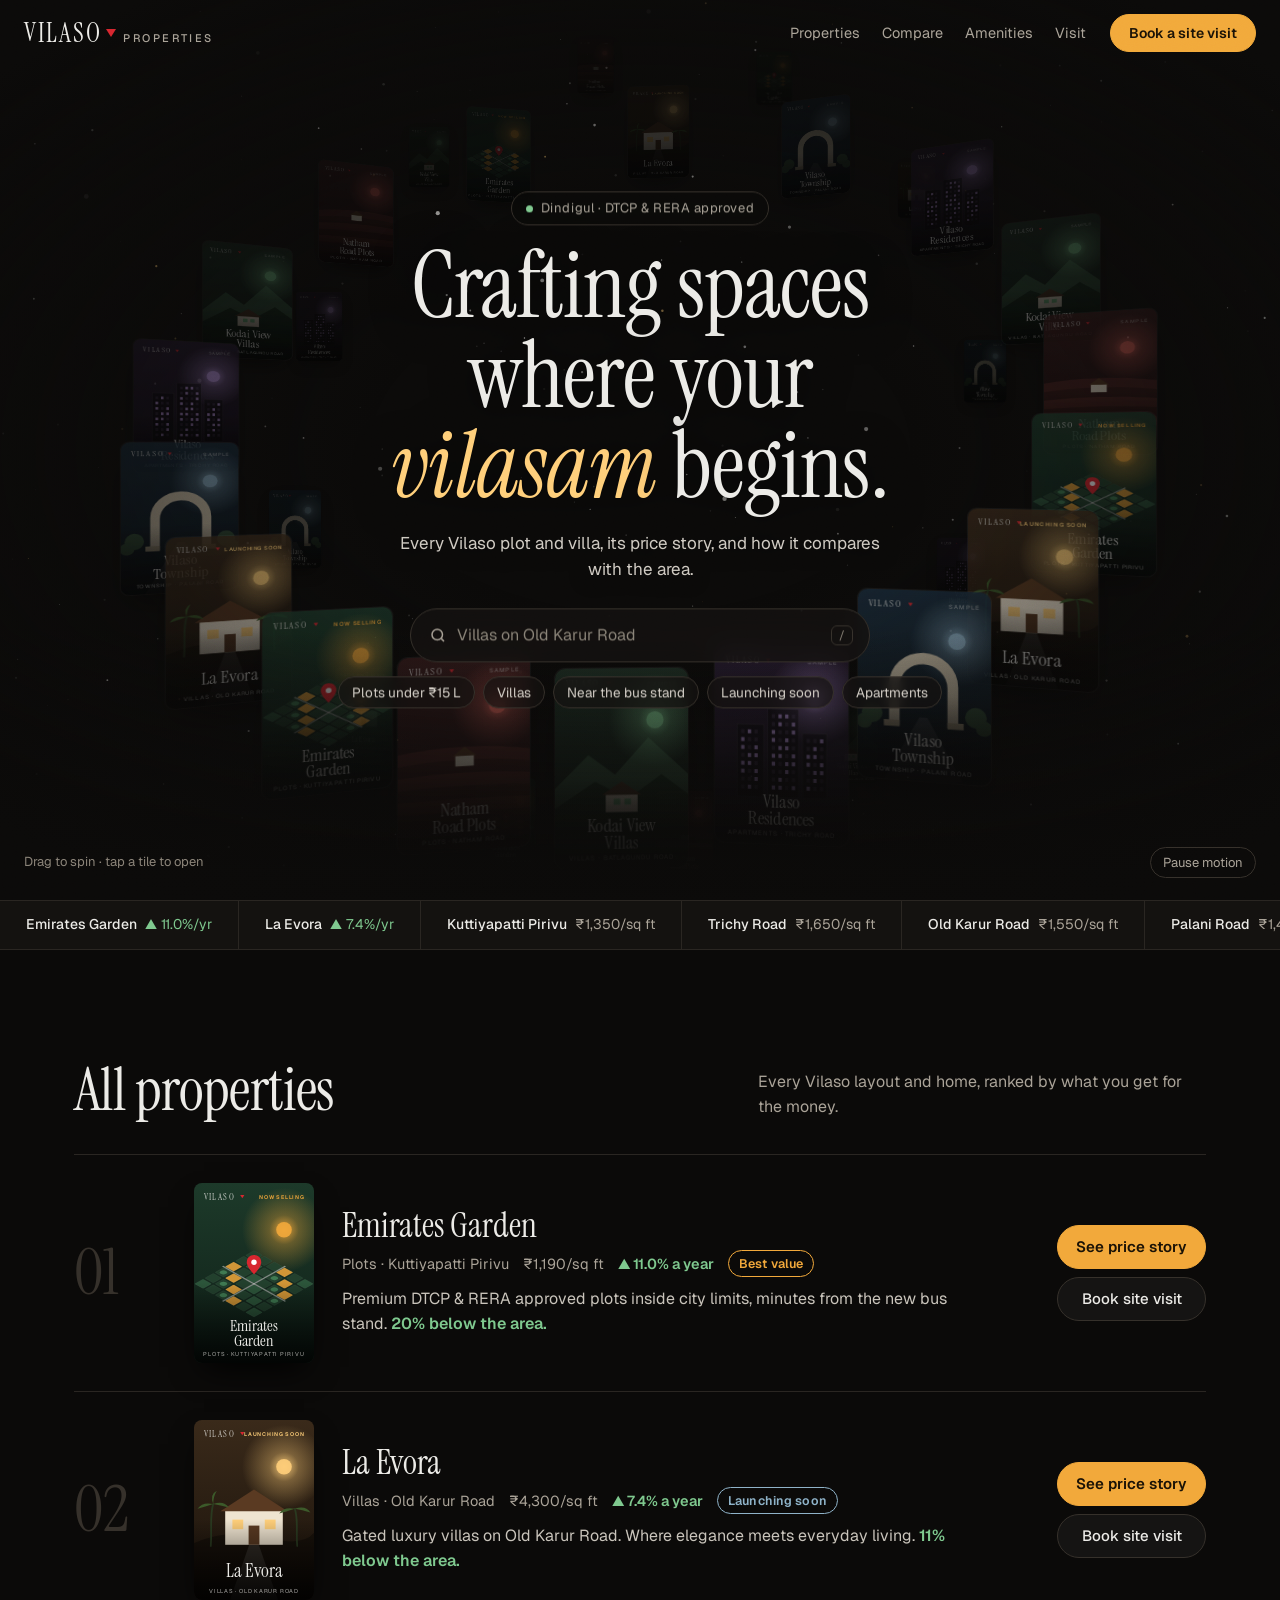
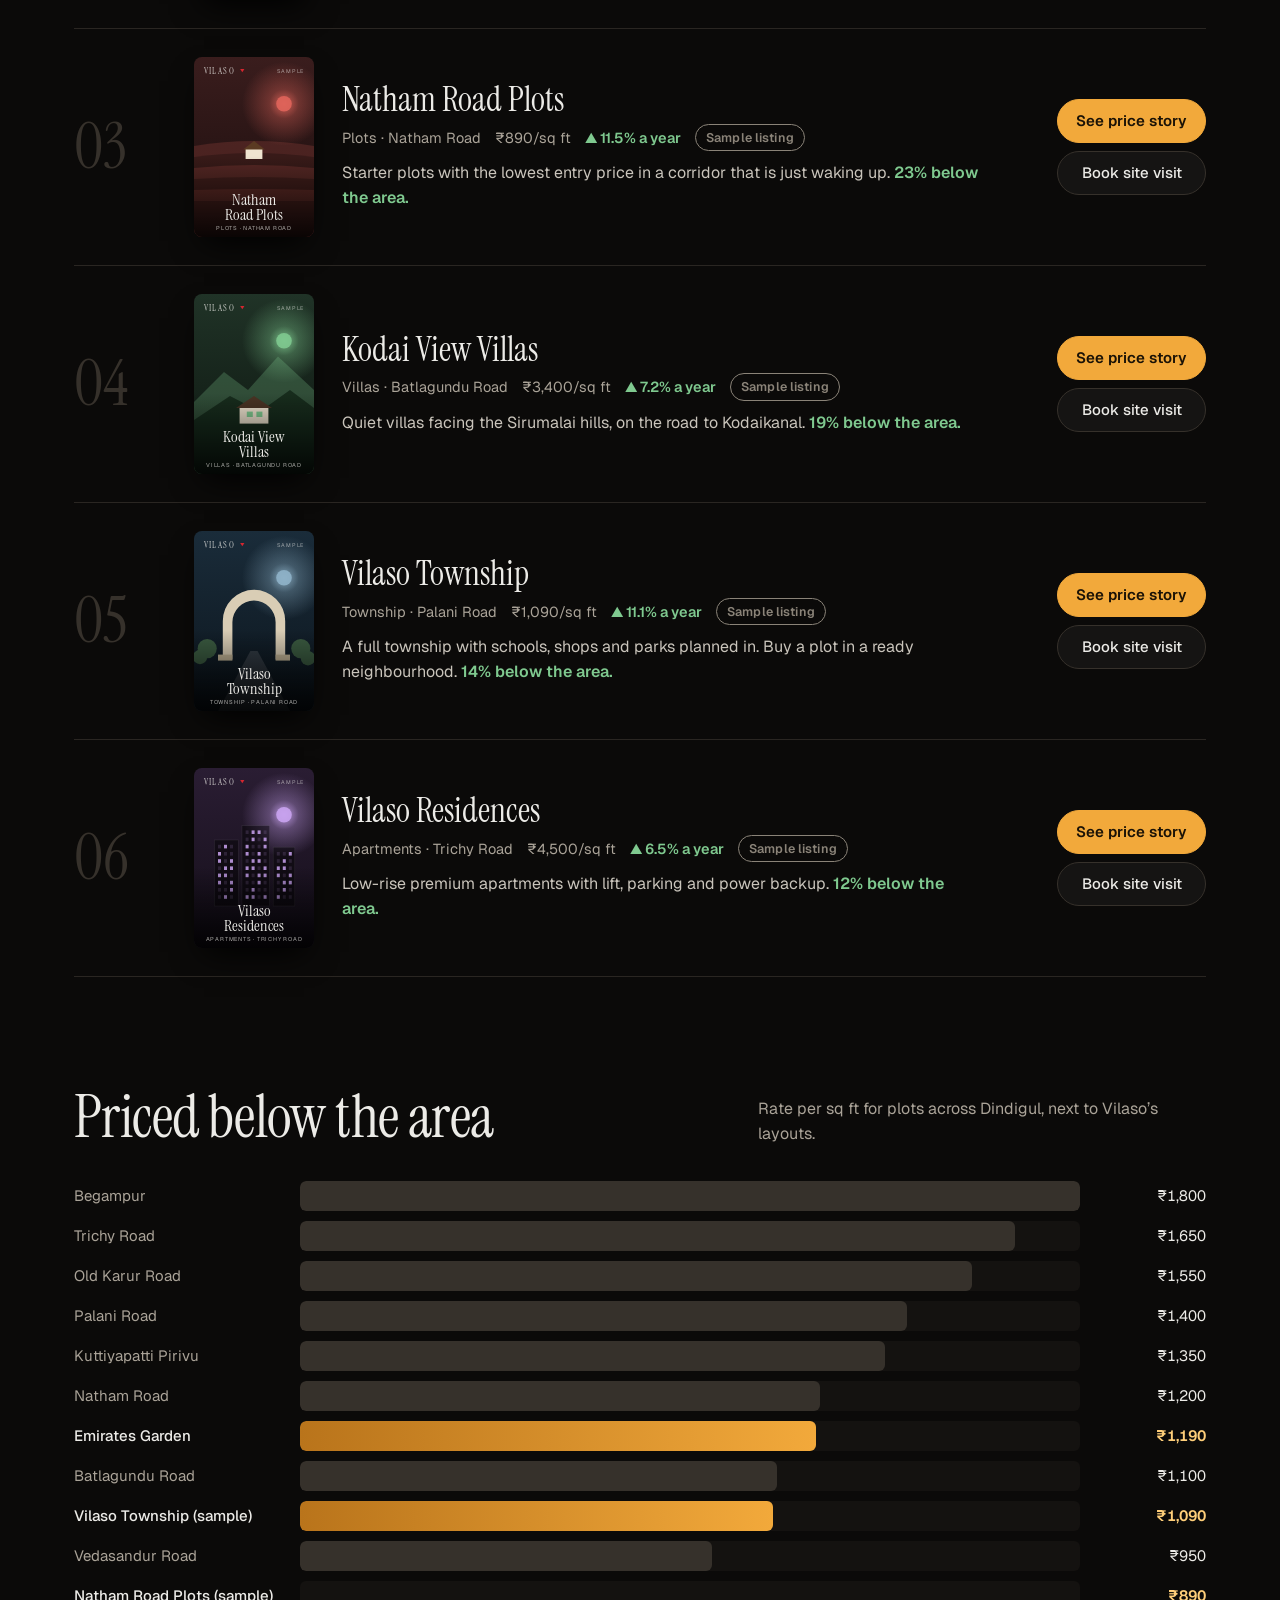
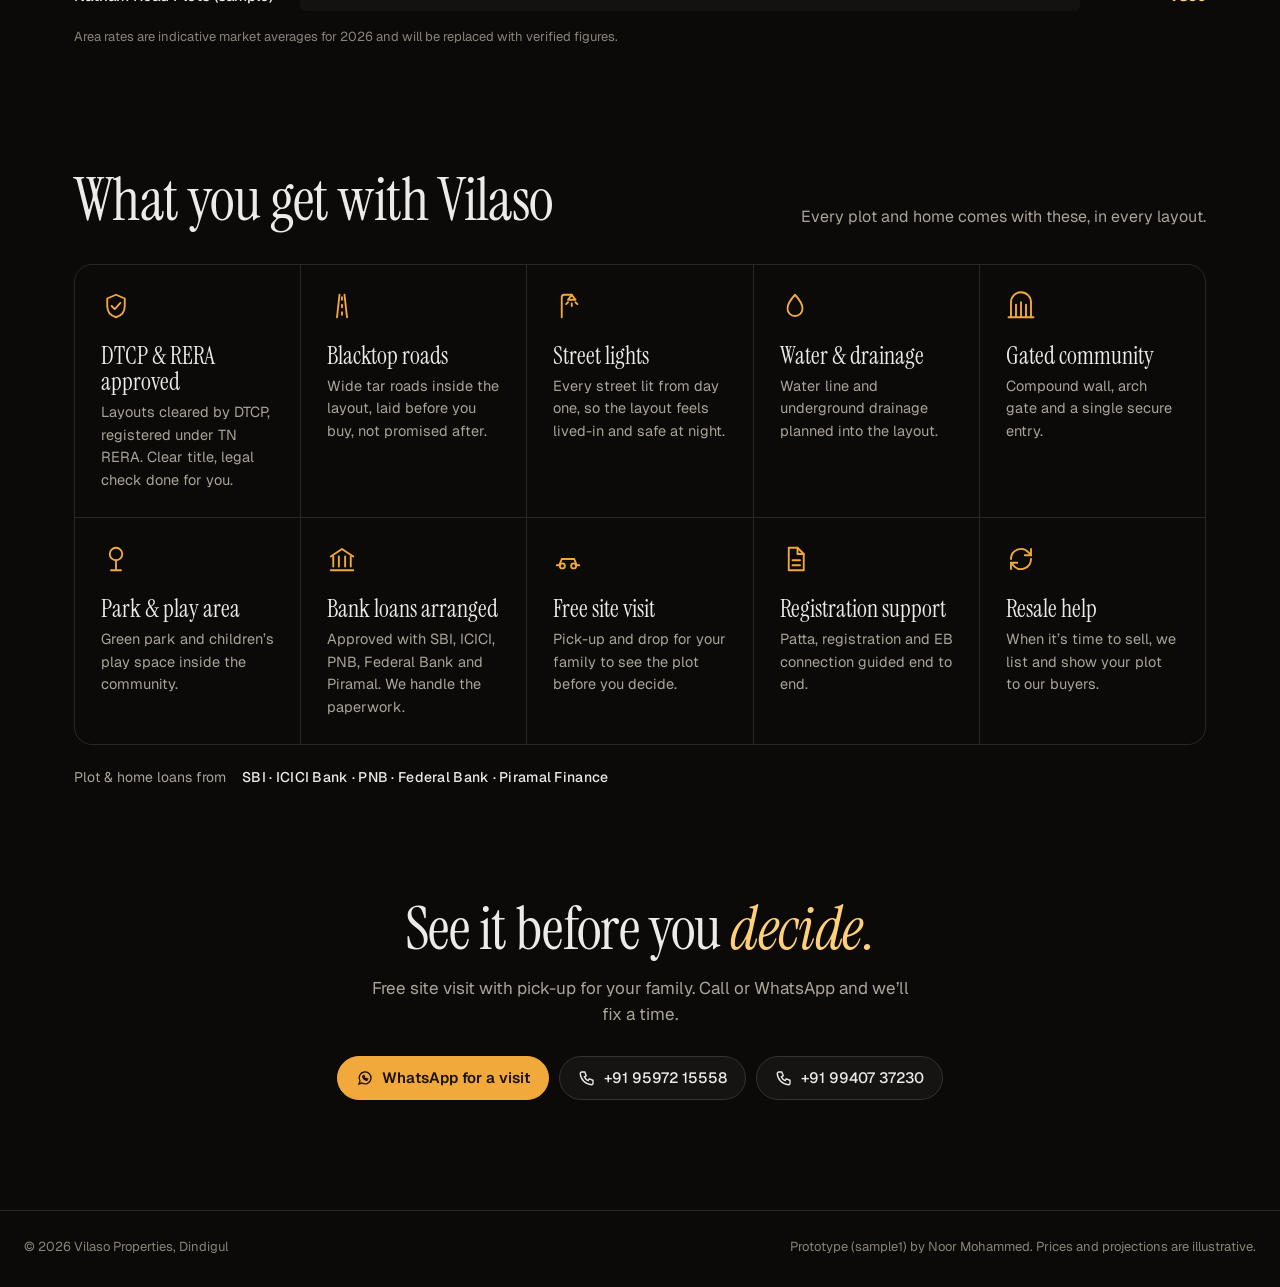
==== commit 1868d452: "Credit the prototype to Noor Mohammed Co-Authored-By: Claude Opus 5.5 <noreply@anthropic.com>" ====
--- a/sample1/index.html
+++ b/sample1/index.html
@@ -77,7 +77,7 @@
 
 <footer class="ftr">
   <span>© 2026 Vilaso Properties, Dindigul</span>
-  <span>Prototype (sample1) by <a href="https://inraasolution.com">Inraa Solution</a>. Prices and projections are illustrative.</span>
+  <span>Prototype (sample1) by Noor Mohammed. Prices and projections are illustrative.</span>
 </footer>
 
 <!-- Property detail opens over the page -->
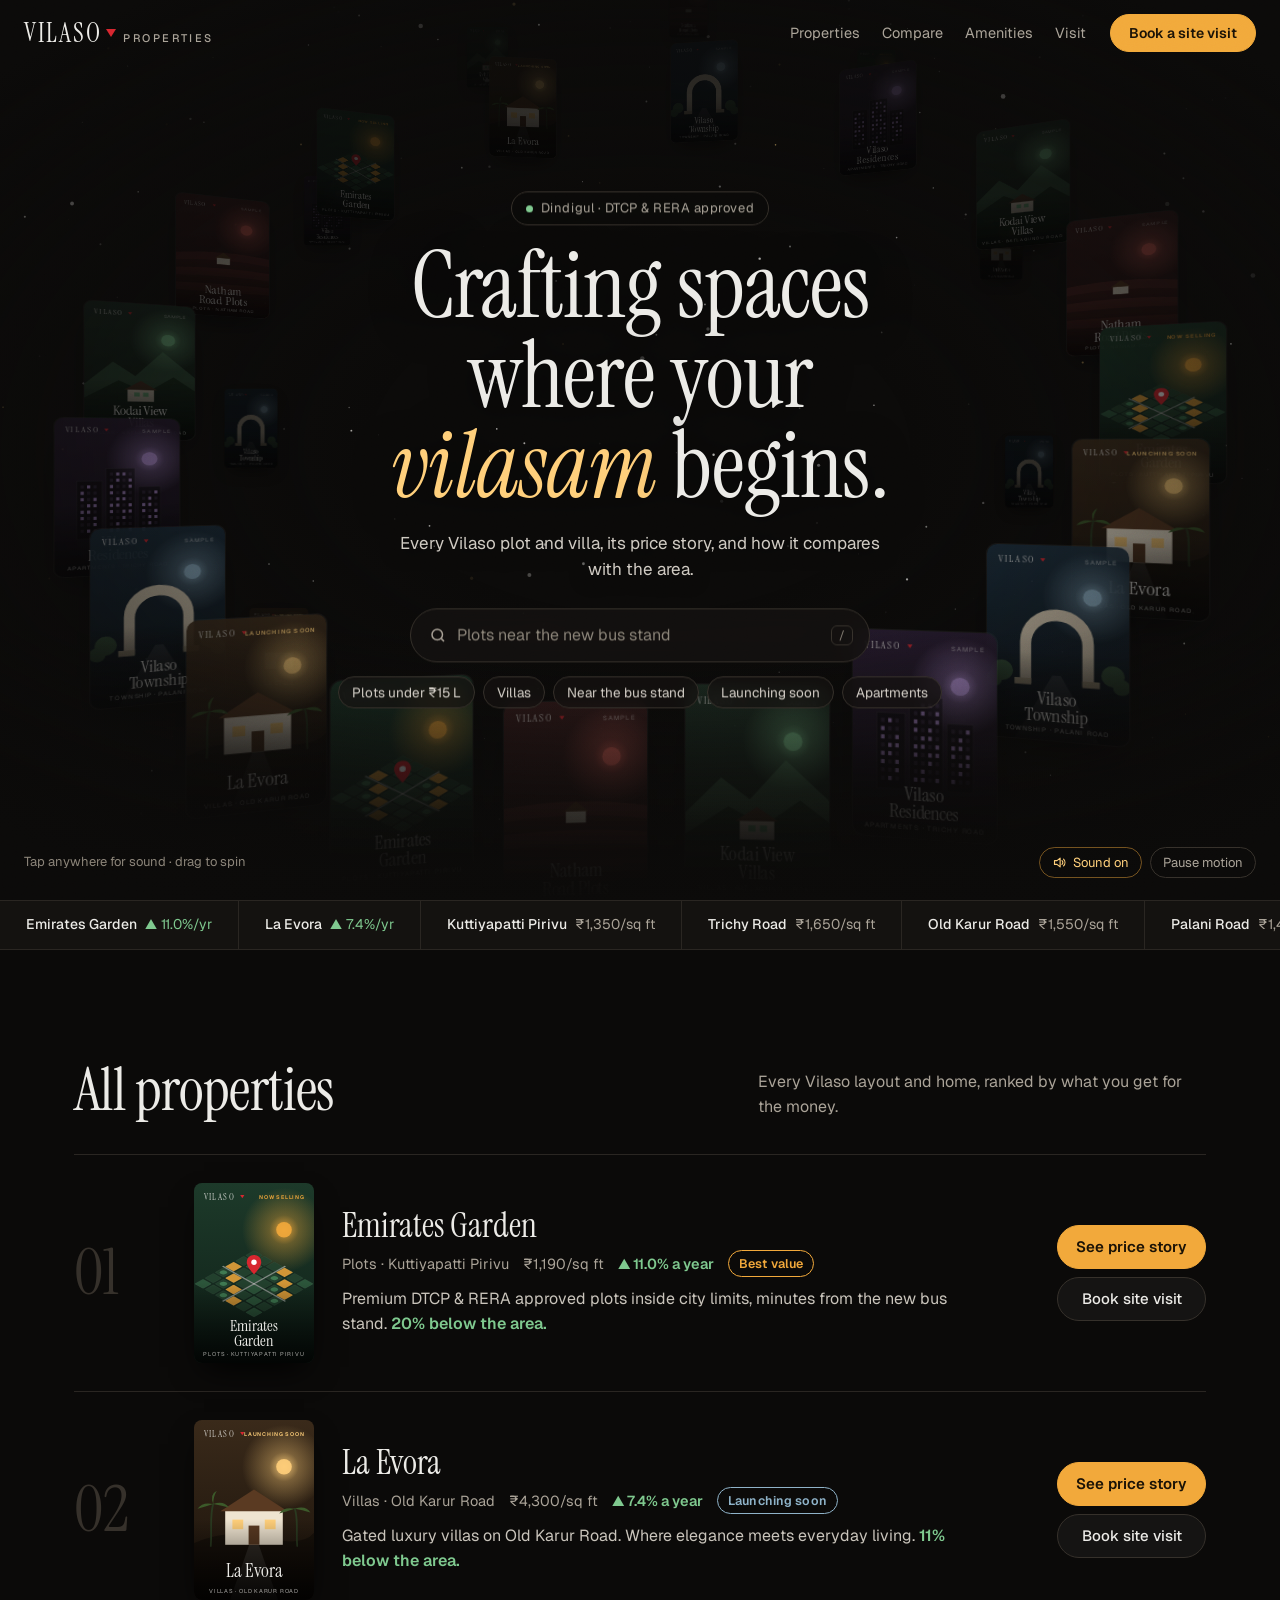
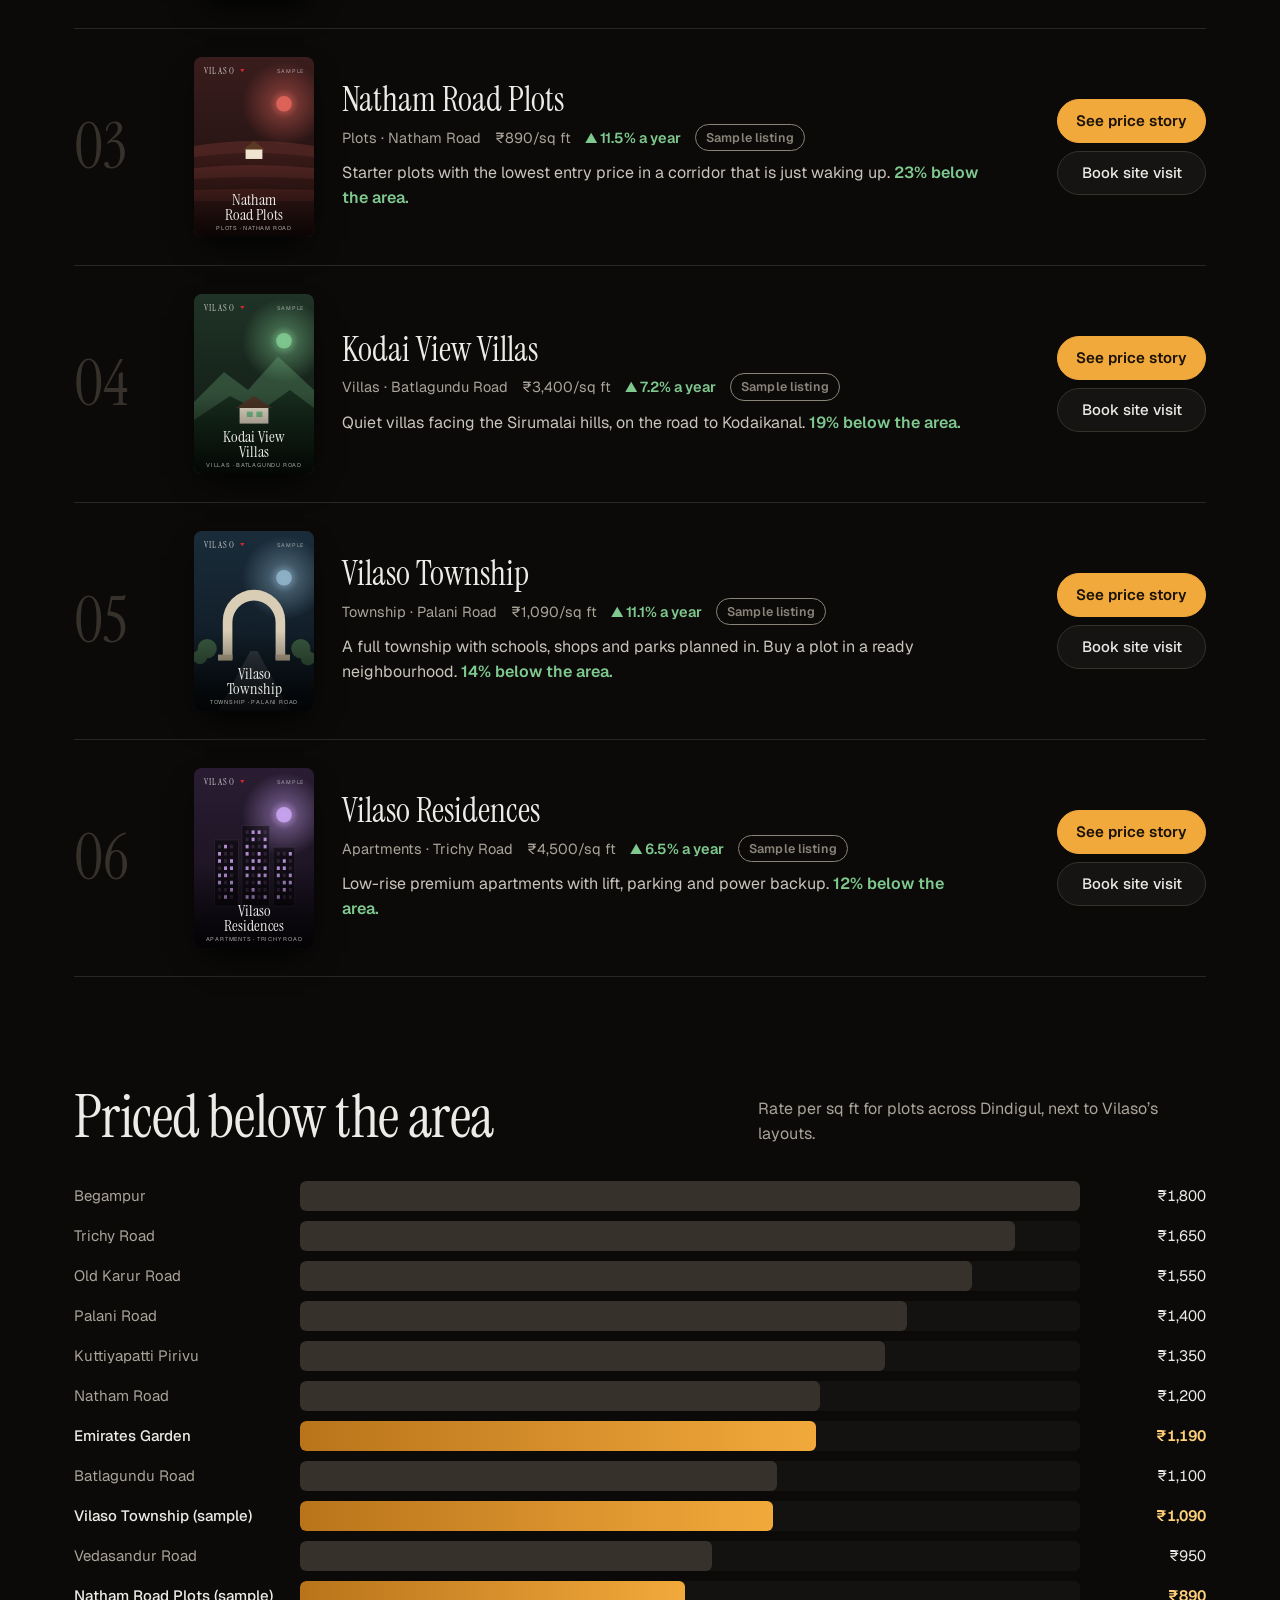
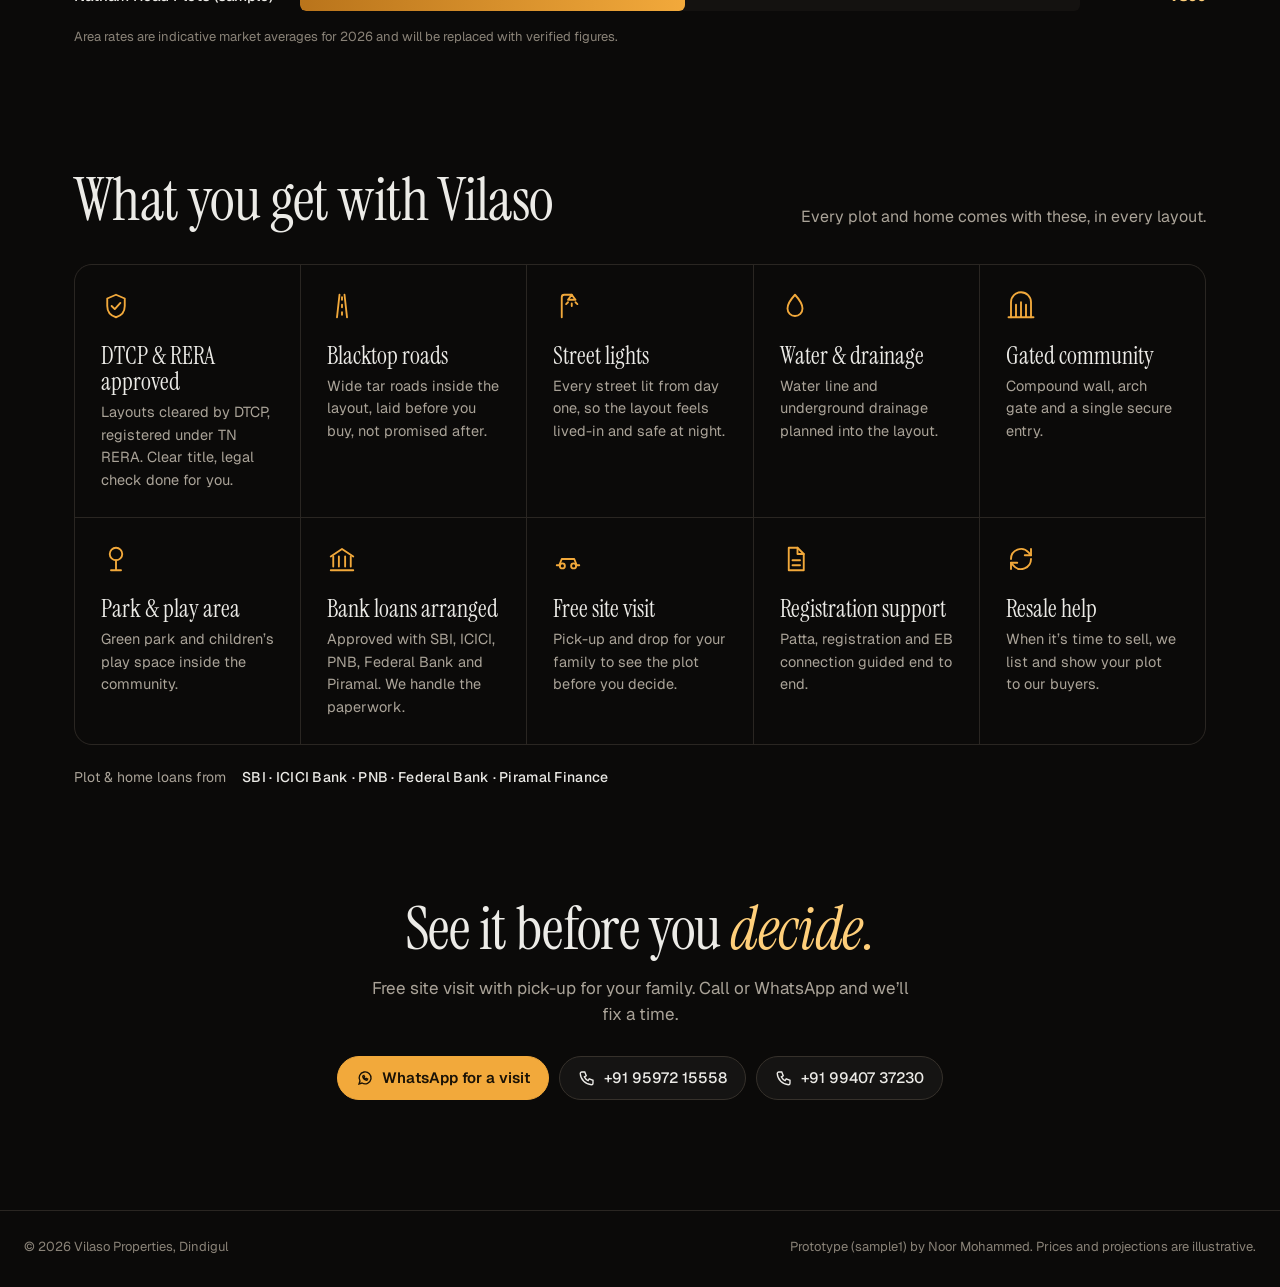
==== commit a571a58c: "Add sound and ribbon-cutting reveal Synthesized sounds (no audio files): tiles scatter on load, a ti" ====
--- a/sample1/index.html
+++ b/sample1/index.html
@@ -10,7 +10,7 @@
 <link rel="preconnect" href="https://fonts.googleapis.com">
 <link rel="preconnect" href="https://fonts.gstatic.com" crossorigin>
 <link rel="stylesheet" href="https://fonts.googleapis.com/css2?family=Geist:wght@300..700&family=Instrument+Serif:ital@0;1&display=swap">
-<link rel="stylesheet" href="style.css?v=1">
+<link rel="stylesheet" href="style.css?v=2">
 </head>
 <body>
 <a class="skip" href="#main">Skip to content</a>
@@ -44,7 +44,8 @@
     </div>
     <div class="o-ui">
       <span class="o-help" id="help"><span class="o-help-d">Drag to spin · tap a tile to open</span><span class="o-help-m">Swipe to spin · tap a tile to open</span></span>
-      <button class="o-pause" id="pause" type="button" aria-pressed="false">Pause motion</button>
+      <span class="o-btns"><button class="o-pause o-snd" id="snd" type="button" aria-pressed="true">Sound on</button>
+      <button class="o-pause" id="pause" type="button" aria-pressed="false">Pause motion</button></span>
     </div>
   </section>
 
@@ -85,7 +86,8 @@
   <div class="det-in" id="detIn"></div>
 </div>
 
-<script src="data.js?v=1"></script>
-<script src="app.js?v=1"></script>
+<script src="data.js?v=2"></script>
+<script src="fx.js?v=2"></script>
+<script src="app.js?v=2"></script>
 </body>
 </html>
--- a/sample1/style.css
+++ b/sample1/style.css
@@ -223,6 +223,37 @@
 .fly { position: fixed; z-index: 150; border-radius: 10px; overflow: hidden; pointer-events: none; box-shadow: 0 40px 80px #000; }
 .fly svg { display: block; width: 100%; height: 100%; }
 
+/* Sound button */
+.o-btns { display: flex; gap: 8px; }
+.o-snd { display: inline-flex; align-items: center; gap: 6px; }
+.o-snd svg { width: 15px; height: 15px; fill: none; stroke: currentColor; stroke-width: 1.8; stroke-linecap: round; stroke-linejoin: round; }
+.o-snd[aria-pressed="true"] { color: var(--amber-2); border-color: rgba(242,169,59,.45); }
+
+/* ---------- Ribbon cutting ---------- */
+.rb { position: fixed; inset: 0; z-index: 170; overflow: hidden; outline: none; touch-action: none; -webkit-tap-highlight-color: transparent;
+  cursor: url("data:image/svg+xml,%3Csvg xmlns='http://www.w3.org/2000/svg' width='32' height='32' viewBox='0 0 24 24' fill='none' stroke='%23ffcf7a' stroke-width='2' stroke-linecap='round'%3E%3Ccircle cx='6' cy='6' r='3'/%3E%3Ccircle cx='6' cy='18' r='3'/%3E%3Cpath d='M20 4 8.12 15.88M14.47 14.48 20 20M8.12 8.12 12 12'/%3E%3C/svg%3E") 16 16, crosshair; }
+.rb-veil { position: absolute; inset: 0; background: radial-gradient(ellipse at center, rgba(11,10,9,.35), rgba(11,10,9,.82)); backdrop-filter: blur(3px); -webkit-backdrop-filter: blur(3px); }
+.rb-band { position: absolute; left: -8%; right: -8%; top: 50%; height: 78px; margin-top: -39px; transform: rotate(-4deg); filter: drop-shadow(0 20px 26px rgba(0,0,0,.55)); }
+.rb-half { position: absolute; inset: 0; overflow: hidden; display: flex; align-items: center; white-space: nowrap;
+  background: linear-gradient(180deg, #5e070d 0%, #a30f18 12%, #ff4d55 28%, #e0262f 42%, #c11620 62%, #8f0c14 86%, #5e070d 100%);
+  box-shadow: inset 0 3px 0 #e9b949, inset 0 -3px 0 #e9b949, inset 0 6px 0 rgba(0,0,0,.22), inset 0 -6px 0 rgba(0,0,0,.22); }
+.rb-l { clip-path: inset(0 calc(100% - var(--cut, 50%)) 0 0); }
+.rb-r { clip-path: inset(0 0 0 var(--cut, 50%)); }
+.rb-half::after { content: ""; position: absolute; inset: 0; background: linear-gradient(100deg, transparent 42%, rgba(255,255,255,.38) 50%, transparent 58%); background-size: 300% 100%; animation: rbsheen 2.8s ease-in-out infinite; }
+.rb-half span { font: 600 12px var(--sans); letter-spacing: .32em; color: rgba(255,214,140,.9); text-shadow: 0 1px 0 rgba(0,0,0,.35); padding-left: 24px; animation: rbtext 40s linear infinite; }
+@keyframes rbsheen { 0% { background-position: 120% 0; } 60%, 100% { background-position: -20% 0; } }
+@keyframes rbtext { to { transform: translateX(-50%); } }
+.rb-bow { position: absolute; left: 50%; top: 50%; width: 230px; transform: translate(-50%, -50%); pointer-events: none; filter: drop-shadow(0 14px 18px rgba(0,0,0,.55)); }
+.rb-bow svg { display: block; width: 100%; height: auto; }
+.rb-hint { position: absolute; left: 50%; top: calc(50% + 120px); transform: translateX(-50%); margin: 0; display: flex; gap: 8px; align-items: center; white-space: nowrap; background: rgba(11,10,9,.88); border: 1px solid rgba(242,169,59,.5); color: var(--paper); padding: 9px 16px; border-radius: 99px; font-size: 14px; pointer-events: none; animation: rbpulse 1.6s ease-in-out infinite; }
+@keyframes rbpulse { 0%, 100% { box-shadow: 0 0 0 0 rgba(242,169,59,.45); } 60% { box-shadow: 0 0 0 10px rgba(242,169,59,0); } }
+.rb-hint svg { width: 18px; height: 18px; fill: none; stroke: var(--amber); stroke-width: 2; stroke-linecap: round; }
+.rb.cut .rb-hint { animation: none; }
+.rb-sc { position: absolute; width: 58px; height: 58px; color: #fff; pointer-events: none; filter: drop-shadow(0 0 10px rgba(255,207,122,.9)); }
+.rb-sc svg { width: 100%; height: 100%; fill: none; stroke: currentColor; stroke-width: 2; stroke-linecap: round; }
+.rb-slash { position: absolute; width: 4px; height: 150px; background: linear-gradient(transparent, #fff, transparent); box-shadow: 0 0 18px 4px rgba(255,207,122,.8); pointer-events: none; }
+.rb-bit { position: absolute; width: 8px; height: 14px; border-radius: 2px; pointer-events: none; }
+
 /* ---------- Responsive ---------- */
 @media (max-width: 960px) {
   .nav { display: none; }
@@ -257,6 +288,8 @@
   .panel { padding: 16px; border-radius: 16px; }
   .d-next { padding-inline: 16px; } .d-next a { max-width: 50%; } .d-next b { font-size: 20px; } .d-next .th { display: none; }
   .save .big { font-size: 48px; }
+  .rb-band { height: 62px; margin-top: -31px; } .rb-bow { width: 160px; } .rb-hint { top: calc(50% + 84px); font-size: 13px; }
+  .o-snd { padding: 6px 10px; }
   .ftr { padding-inline: 16px; }
 }
 @media (prefers-reduced-motion: reduce) {
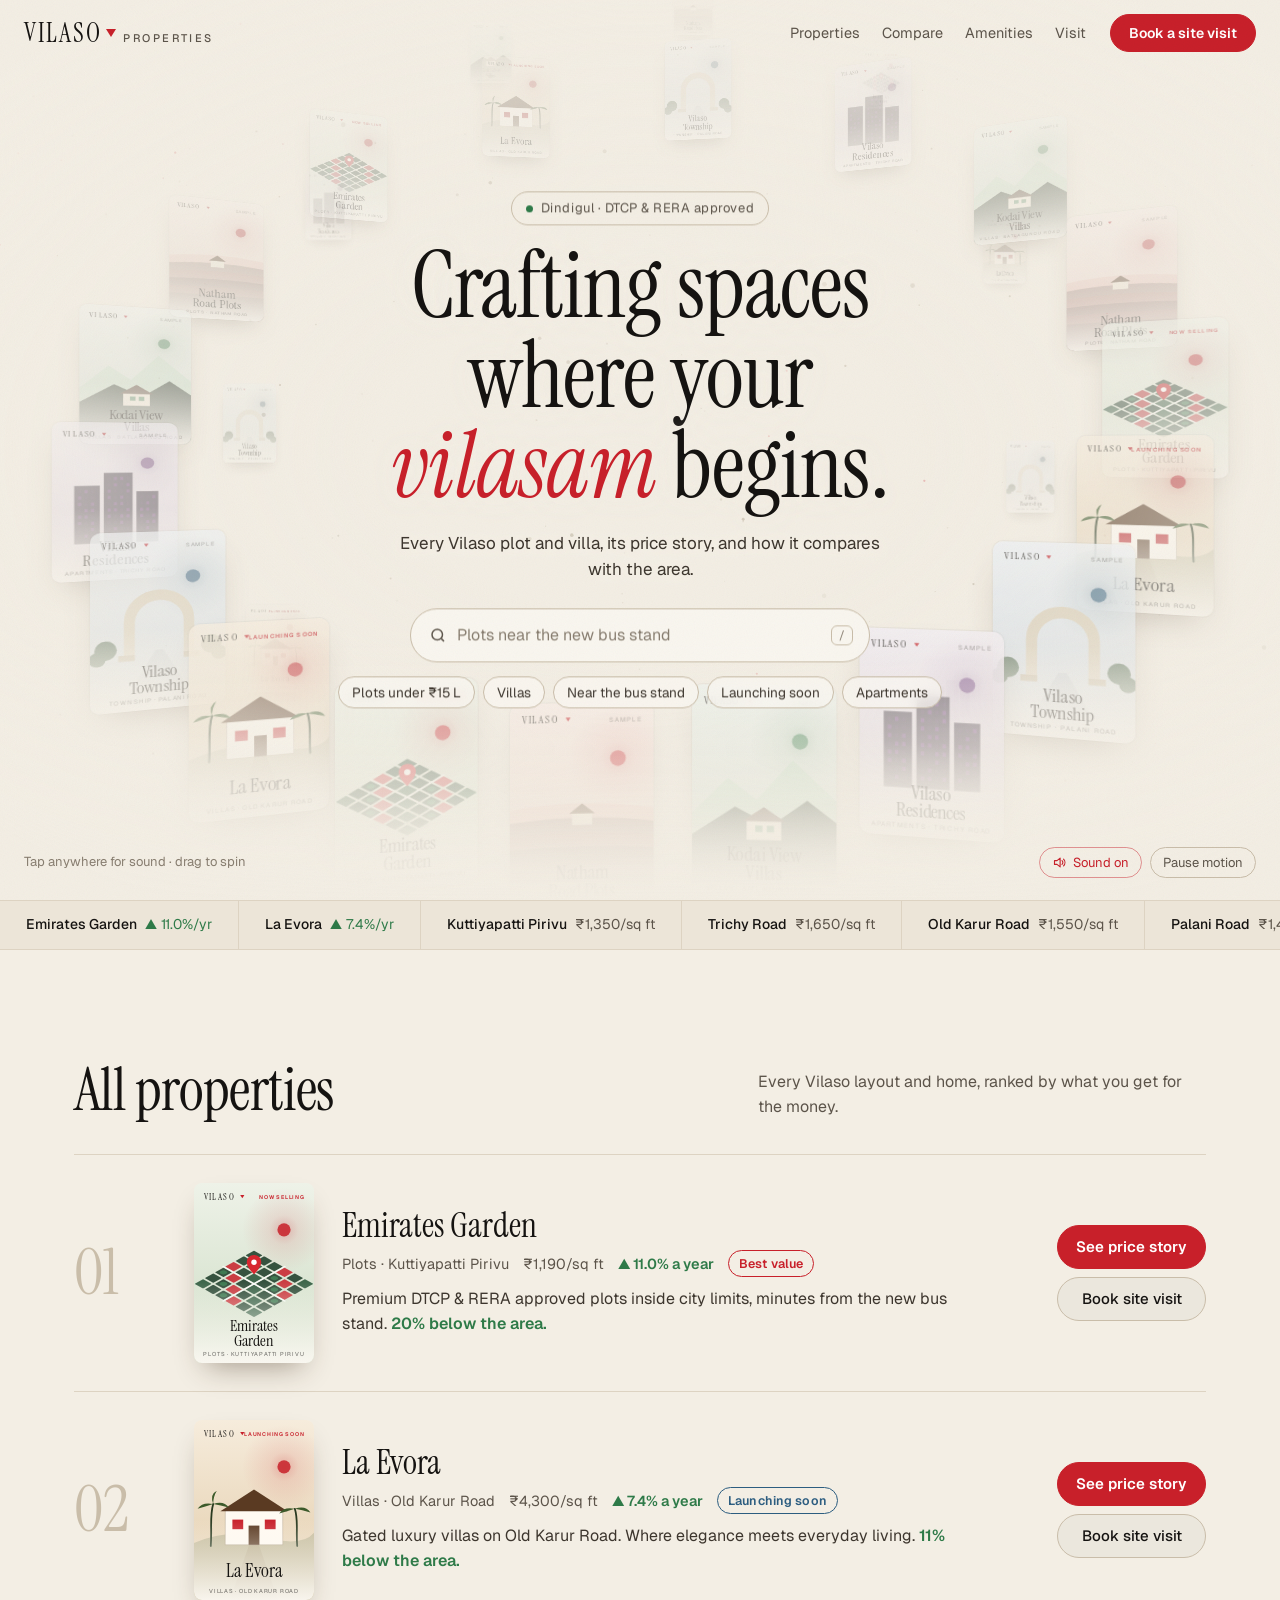
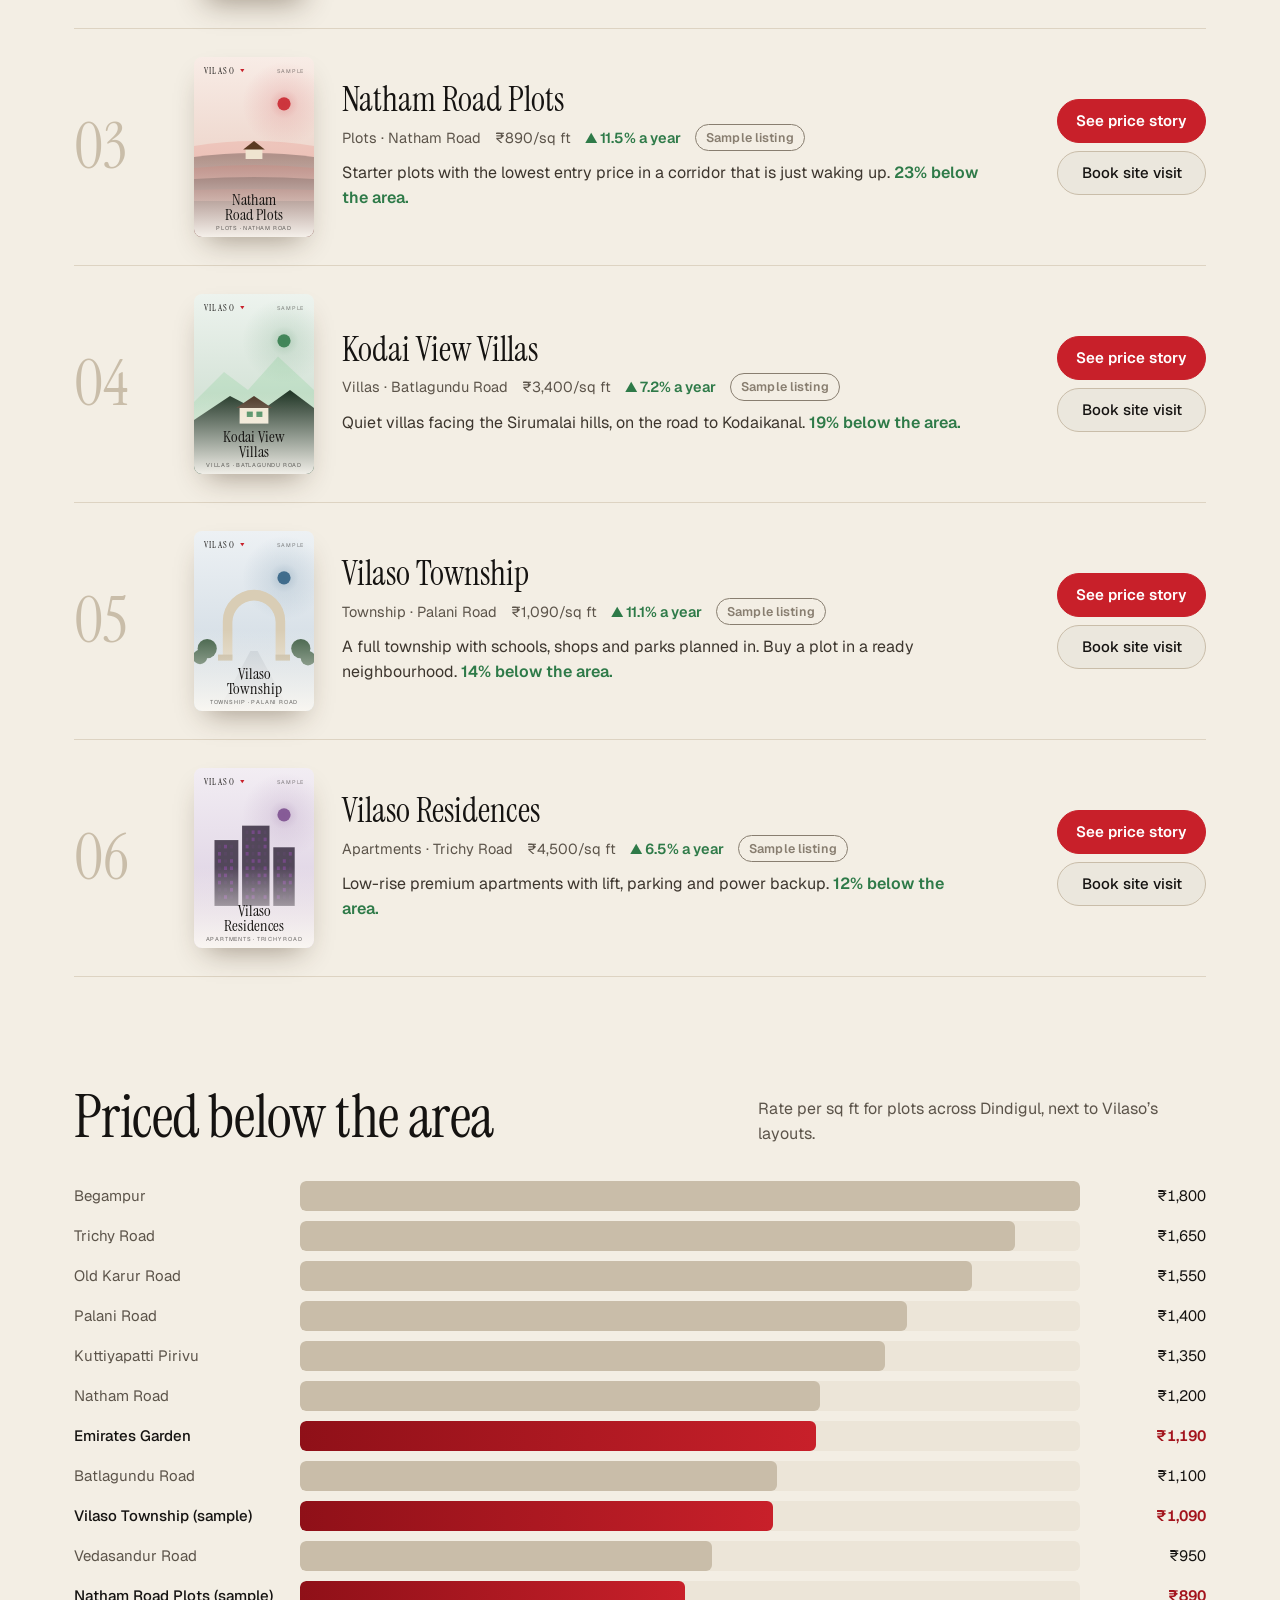
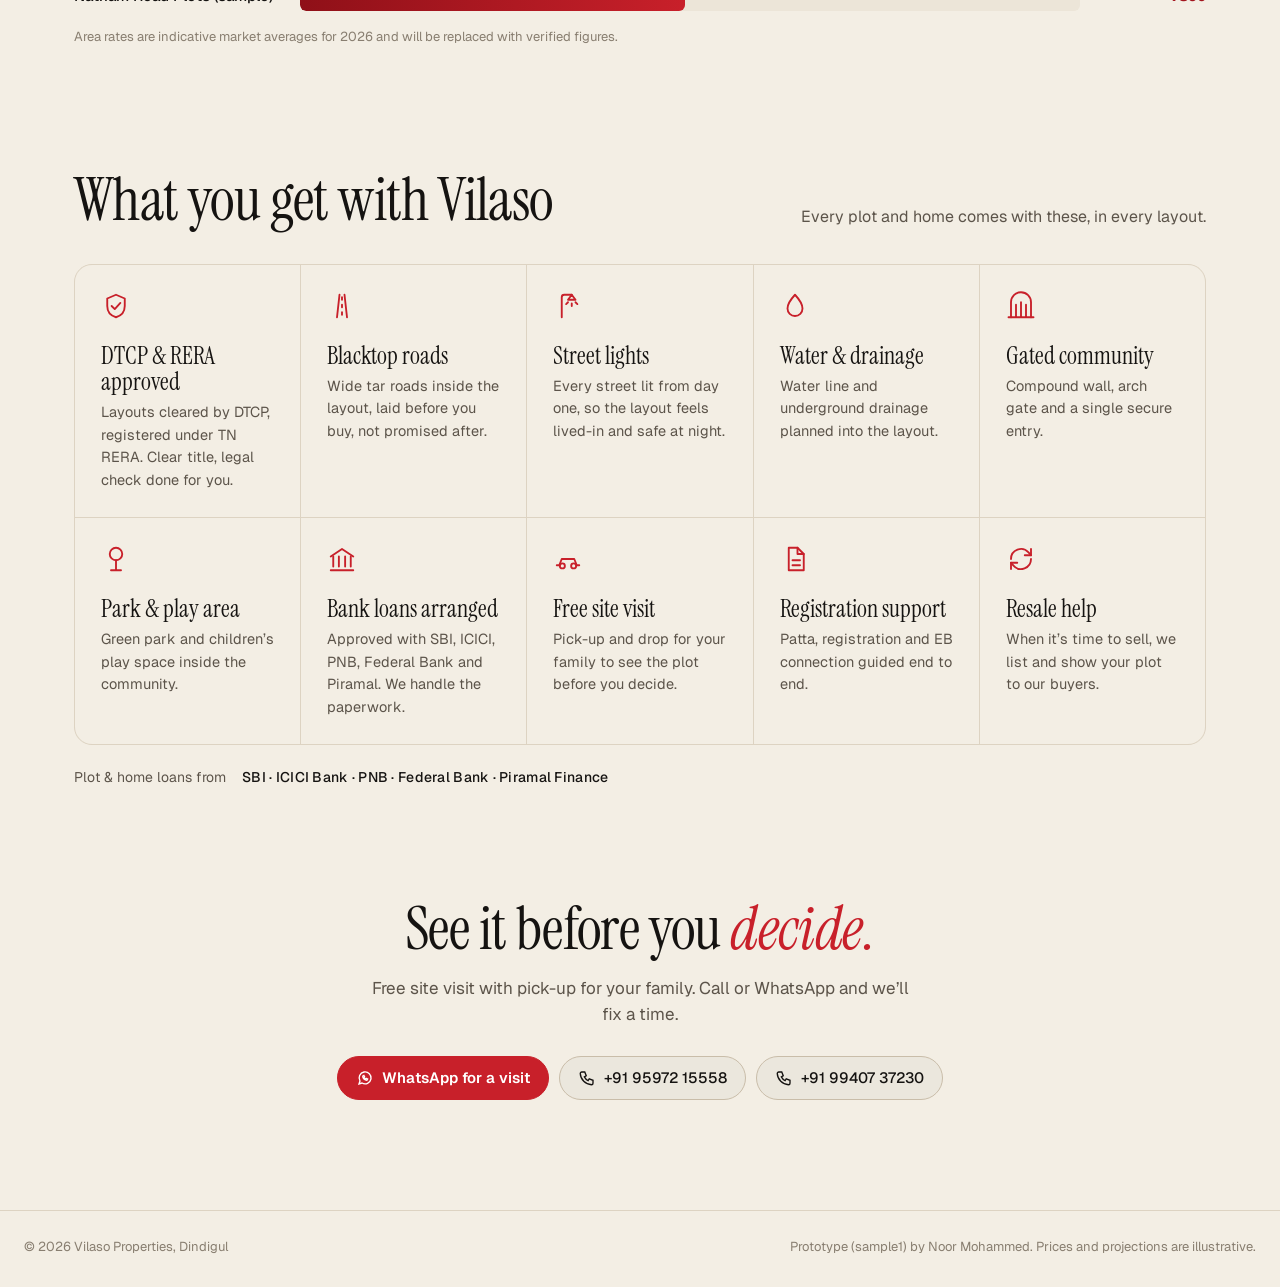
==== commit c99132a1: "Light theme from the Vilaso logo; refined ribbon reveal Beige background, black text and logo red th" ====
--- a/sample1/index.html
+++ b/sample1/index.html
@@ -5,12 +5,12 @@
 <meta name="viewport" content="width=device-width, initial-scale=1, viewport-fit=cover">
 <title>Vilaso Properties · Plots & villas in Dindigul</title>
 <meta name="description" content="DTCP & RERA approved plots and villas in Dindigul. See every Vilaso property, its price story and how it compares with the area.">
-<meta name="theme-color" content="#0b0a09">
+<meta name="theme-color" content="#f3eee4">
 <meta name="robots" content="noindex">
 <link rel="preconnect" href="https://fonts.googleapis.com">
 <link rel="preconnect" href="https://fonts.gstatic.com" crossorigin>
 <link rel="stylesheet" href="https://fonts.googleapis.com/css2?family=Geist:wght@300..700&family=Instrument+Serif:ital@0;1&display=swap">
-<link rel="stylesheet" href="style.css?v=2">
+<link rel="stylesheet" href="style.css?v=3">
 </head>
 <body>
 <a class="skip" href="#main">Skip to content</a>
@@ -86,8 +86,8 @@
   <div class="det-in" id="detIn"></div>
 </div>
 
-<script src="data.js?v=2"></script>
-<script src="fx.js?v=2"></script>
-<script src="app.js?v=2"></script>
+<script src="data.js?v=3"></script>
+<script src="fx.js?v=3"></script>
+<script src="app.js?v=3"></script>
 </body>
 </html>
--- a/sample1/style.css
+++ b/sample1/style.css
@@ -1,38 +1,39 @@
-/* Vilaso sample1: cinematic dark theme. Ink background, paper text, amber accent, serif display. */
+/* Vilaso sample1: light theme from the Vilaso logo. Beige background, black text, logo red accent, serif display.
+   Token names (ink = background, paper = text, amber = accent) are kept from the first dark version. */
 :root {
-  --ink: #0b0a09; --ink-2: #141210; --ink-3: #1f1c19; --line: #2a2622; --line-2: #36312b;
-  --paper: #ecebe7; --mute: #aaa398; --mute-2: #8a8378;
-  --amber: #f2a93b; --amber-2: #ffcf7a; --go: #7fc98f; --skip: #e0645a; --sky: #8fb3c9;
-  --red: #d7262f; --navy: #1f2a5a;
+  --ink: #f3eee4; --ink-2: #ece5d8; --ink-3: #e3dacb; --line: #ddd3c2; --line-2: #c9bda9;
+  --paper: #151311; --mute: #5c544a; --mute-2: #887e70;
+  --amber: #c8202a; --amber-2: #a3141d; --go: #2e7a48; --skip: #c8202a; --sky: #2c5d80;
+  --red: #c8202a; --navy: #1f2a5a;
   --serif: "Instrument Serif", ui-serif, Georgia, serif;
   --sans: "Geist", ui-sans-serif, system-ui, -apple-system, sans-serif;
   --card-w: 132px;
-  color-scheme: dark;
+  color-scheme: light;
 }
 * { box-sizing: border-box; }
 html { scroll-behavior: smooth; -webkit-text-size-adjust: 100%; }
 body { margin: 0; background: var(--ink); color: var(--paper); font: 16px/1.55 var(--sans); -webkit-font-smoothing: antialiased; overflow-x: hidden; }
 body.lock { overflow: hidden; }
 body::after { /* film grain */
-  content: ""; position: fixed; inset: 0; pointer-events: none; z-index: 200; opacity: .07; mix-blend-mode: overlay;
+  content: ""; position: fixed; inset: 0; pointer-events: none; z-index: 200; opacity: .05; mix-blend-mode: multiply;
   background-image: url("data:image/svg+xml,%3Csvg xmlns='http://www.w3.org/2000/svg' width='160' height='160'%3E%3Cfilter id='n'%3E%3CfeTurbulence type='fractalNoise' baseFrequency='.9' numOctaves='2' stitchTiles='stitch'/%3E%3C/filter%3E%3Crect width='100%25' height='100%25' filter='url(%23n)'/%3E%3C/svg%3E");
 }
 a { color: inherit; }
-em { font-style: italic; color: var(--amber-2); }
+em { font-style: italic; color: var(--amber); }
 .skip { position: absolute; left: -999px; } .skip:focus { left: 12px; top: 12px; z-index: 300; background: var(--paper); color: var(--ink); padding: 8px 12px; border-radius: 8px; }
 :focus-visible { outline: 2px solid var(--amber); outline-offset: 3px; }
 
 /* Buttons */
-.btn { display: inline-flex; align-items: center; justify-content: center; gap: 8px; height: 44px; padding: 0 18px; border-radius: 999px; border: 1px solid var(--line-2); background: rgba(255,255,255,.04); color: var(--paper); font: 500 15px var(--sans); text-decoration: none; cursor: pointer; transition: background .2s, border-color .2s, transform .2s; white-space: nowrap; }
-.btn:hover { border-color: var(--mute-2); background: rgba(255,255,255,.08); }
+.btn { display: inline-flex; align-items: center; justify-content: center; gap: 8px; height: 44px; padding: 0 18px; border-radius: 999px; border: 1px solid var(--line-2); background: rgba(21,19,17,.03); color: var(--paper); font: 500 15px var(--sans); text-decoration: none; cursor: pointer; transition: background .2s, border-color .2s, transform .2s; white-space: nowrap; }
+.btn:hover { border-color: var(--mute-2); background: rgba(21,19,17,.06); }
 .btn:active { transform: scale(.97); }
-.btn-amber { background: var(--amber); border-color: var(--amber); color: #1a1206; font-weight: 600; }
+.btn-amber { background: var(--amber); border-color: var(--amber); color: #fff; font-weight: 600; }
 .btn-amber:hover { background: var(--amber-2); border-color: var(--amber-2); }
 .btn svg { width: 18px; height: 18px; fill: none; stroke: currentColor; stroke-width: 1.8; }
 
 /* Header */
 .hdr { position: fixed; top: 0; left: 0; right: 0; z-index: 60; display: flex; align-items: center; gap: 24px; padding: max(14px, env(safe-area-inset-top)) max(24px, env(safe-area-inset-right)) 14px max(24px, env(safe-area-inset-left)); transition: background .3s, border-color .3s; border-bottom: 1px solid transparent; }
-.hdr.solid { background: rgba(11,10,9,.82); backdrop-filter: blur(14px); -webkit-backdrop-filter: blur(14px); border-color: var(--line); }
+.hdr.solid { background: rgba(243,238,228,.82); backdrop-filter: blur(14px); -webkit-backdrop-filter: blur(14px); border-color: var(--line); }
 .logo { display: inline-flex; align-items: baseline; gap: 6px; text-decoration: none; position: relative; }
 .logo-w { font: 400 26px/1 var(--serif); letter-spacing: .08em; }
 .logo-s { font: 500 11px var(--sans); letter-spacing: .22em; text-transform: uppercase; color: var(--mute); }
@@ -46,41 +47,41 @@
 .orbit.grabbing { cursor: grabbing; }
 .o-sky { position: absolute; inset: 0; width: 100%; height: 100%; z-index: 0; }
 .o-glow { position: absolute; inset: -20%; z-index: 0; opacity: 0; transition: opacity .8s, background .8s; filter: blur(40px); }
-.o-vignette { position: absolute; inset: 0; z-index: 3; pointer-events: none; background: radial-gradient(ellipse 70% 60% at 50% 50%, transparent 30%, rgba(11,10,9,.55) 75%, var(--ink) 100%), linear-gradient(transparent 70%, var(--ink)); }
+.o-vignette { position: absolute; inset: 0; z-index: 3; pointer-events: none; background: radial-gradient(ellipse 70% 60% at 50% 50%, transparent 30%, rgba(243,238,228,.55) 75%, var(--ink) 100%), linear-gradient(transparent 70%, var(--ink)); }
 .o-ring { position: absolute; inset: 0; z-index: 2; perspective: 900px; }
 .o-card { position: absolute; left: 0; top: 0; width: var(--card-w); aspect-ratio: 2 / 3; margin: calc(var(--card-w) * -.75) 0 0 calc(var(--card-w) * -.5); text-decoration: none; will-change: transform, opacity, filter; -webkit-tap-highlight-color: transparent; }
-.o-tilt { position: absolute; inset: 0; border-radius: 10px; overflow: hidden; box-shadow: 0 18px 40px -12px rgba(0,0,0,.8), 0 0 0 1px rgba(255,255,255,.07); transform: rotateX(var(--rx, 0deg)) rotateY(var(--ry, 0deg)); transition: transform .25s ease-out, box-shadow .3s; transform-style: preserve-3d; }
+.o-tilt { position: absolute; inset: 0; border-radius: 10px; overflow: hidden; box-shadow: 0 18px 34px -14px rgba(60,40,20,.45), 0 0 0 1px rgba(21,19,17,.06); transform: rotateX(var(--rx, 0deg)) rotateY(var(--ry, 0deg)); transition: transform .25s ease-out, box-shadow .3s; transform-style: preserve-3d; }
 .o-tilt svg { display: block; width: 100%; height: 100%; }
 .o-glare { position: absolute; inset: 0; background: radial-gradient(circle at var(--gx, 50%) var(--gy, 0%), rgba(255,255,255,.28), transparent 55%); opacity: 0; transition: opacity .3s; mix-blend-mode: soft-light; }
 .o-foil { position: absolute; inset: 0; background: linear-gradient(115deg, transparent 30%, rgba(255,207,122,.18) 45%, rgba(143,179,201,.14) 55%, transparent 70%); background-size: 250% 100%; background-position: var(--gx, 50%) 0; opacity: 0; transition: opacity .3s; mix-blend-mode: screen; }
 .o-card.hot .o-glare, .o-card.hot .o-foil { opacity: 1; }
-.o-card.hot .o-tilt { box-shadow: 0 30px 60px -10px rgba(0,0,0,.9), 0 0 0 1px rgba(242,169,59,.6), 0 0 40px -6px rgba(242,169,59,.35); }
-.o-label { position: absolute; left: 50%; top: calc(100% + 10px); transform: translateX(-50%); white-space: nowrap; font-size: 12px; font-weight: 500; color: var(--paper); background: rgba(11,10,9,.8); border: 1px solid var(--line-2); padding: 4px 10px; border-radius: 99px; opacity: 0; transition: opacity .2s; pointer-events: none; }
+.o-card.hot .o-tilt { box-shadow: 0 30px 50px -12px rgba(60,40,20,.5), 0 0 0 1px rgba(200,32,42,.6), 0 0 40px -6px rgba(200,32,42,.35); }
+.o-label { position: absolute; left: 50%; top: calc(100% + 10px); transform: translateX(-50%); white-space: nowrap; font-size: 12px; font-weight: 500; color: var(--paper); background: rgba(243,238,228,.8); border: 1px solid var(--line-2); padding: 4px 10px; border-radius: 99px; opacity: 0; transition: opacity .2s; pointer-events: none; }
 .o-card.hot .o-label { opacity: 1; }
 
 .o-core { position: absolute; z-index: 5; left: 50%; top: 50%; transform: translate(-50%, -50%); width: min(640px, calc(100% - 40px)); text-align: center; pointer-events: none; }
 .o-core > * { pointer-events: auto; }
-.eyebrow { display: inline-flex; align-items: center; gap: 8px; margin: 0 0 16px; font-size: 13px; letter-spacing: .04em; color: var(--mute); background: rgba(11,10,9,.6); border: 1px solid var(--line-2); padding: 6px 14px; border-radius: 99px; backdrop-filter: blur(6px); }
-.dot { width: 7px; height: 7px; border-radius: 50%; background: var(--go); box-shadow: 0 0 0 0 rgba(127,201,143,.6); animation: ping 2.2s infinite; }
-@keyframes ping { 0% { box-shadow: 0 0 0 0 rgba(127,201,143,.55); } 80%, 100% { box-shadow: 0 0 0 9px rgba(127,201,143,0); } }
-h1 { font: 400 clamp(44px, 7.4vw, 92px)/.98 var(--serif); letter-spacing: -.01em; margin: 0; text-wrap: balance; text-shadow: 0 4px 40px rgba(0,0,0,.8), 0 0 2px rgba(0,0,0,.6); }
-.o-sub { color: #cfcac2; margin: 18px auto 0; max-width: 30em; font-size: 17px; text-shadow: 0 2px 20px rgba(0,0,0,.9); }
-.ask { position: relative; margin: 26px auto 0; max-width: 460px; height: 54px; border-radius: 999px; background: rgba(20,18,16,.82); border: 1px solid var(--line-2); display: flex; align-items: center; padding: 0 16px 0 18px; gap: 10px; backdrop-filter: blur(10px); -webkit-backdrop-filter: blur(10px); transition: border-color .2s, box-shadow .2s; text-align: left; }
-.ask:focus-within { border-color: var(--amber); box-shadow: 0 0 0 4px rgba(242,169,59,.14); }
+.eyebrow { display: inline-flex; align-items: center; gap: 8px; margin: 0 0 16px; font-size: 13px; letter-spacing: .04em; color: var(--mute); background: rgba(243,238,228,.6); border: 1px solid var(--line-2); padding: 6px 14px; border-radius: 99px; backdrop-filter: blur(6px); }
+.dot { width: 7px; height: 7px; border-radius: 50%; background: var(--go); box-shadow: 0 0 0 0 rgba(46,122,72,.6); animation: ping 2.2s infinite; }
+@keyframes ping { 0% { box-shadow: 0 0 0 0 rgba(46,122,72,.55); } 80%, 100% { box-shadow: 0 0 0 9px rgba(46,122,72,0); } }
+h1 { font: 400 clamp(44px, 7.4vw, 92px)/.98 var(--serif); letter-spacing: -.01em; margin: 0; text-wrap: balance; text-shadow: 0 2px 30px rgba(243,238,228,.95), 0 0 2px rgba(243,238,228,.9); }
+.o-sub { color: #3d362e; margin: 18px auto 0; max-width: 30em; font-size: 17px; text-shadow: 0 1px 16px rgba(243,238,228,1); }
+.ask { position: relative; margin: 26px auto 0; max-width: 460px; height: 54px; border-radius: 999px; background: rgba(251,248,242,.82); border: 1px solid var(--line-2); display: flex; align-items: center; padding: 0 16px 0 18px; gap: 10px; backdrop-filter: blur(10px); -webkit-backdrop-filter: blur(10px); transition: border-color .2s, box-shadow .2s; text-align: left; }
+.ask:focus-within { border-color: var(--amber); box-shadow: 0 0 0 4px rgba(200,32,42,.14); }
 .ask > svg { width: 18px; height: 18px; fill: none; stroke: var(--mute); stroke-width: 2; flex: none; }
 .ask input { flex: 1; min-width: 0; height: 100%; background: none; border: 0; outline: 0; color: var(--paper); font: 16px var(--sans); }
 .ask input::-webkit-search-cancel-button { display: none; }
 .ask-hint { position: absolute; left: 46px; right: 50px; color: var(--mute-2); pointer-events: none; white-space: nowrap; overflow: hidden; text-overflow: ellipsis; }
 .ask input:not(:placeholder-shown) ~ .ask-hint { display: none; }
 .ask kbd { font: 12px var(--sans); color: var(--mute-2); border: 1px solid var(--line-2); border-radius: 6px; padding: 1px 7px; }
-.ask-res { position: absolute; top: calc(100% + 8px); left: 0; right: 0; background: var(--ink-2); border: 1px solid var(--line-2); border-radius: 18px; padding: 6px; box-shadow: 0 30px 60px rgba(0,0,0,.6); z-index: 10; max-height: 50vh; overflow: auto; }
+.ask-res { position: absolute; top: calc(100% + 8px); left: 0; right: 0; background: var(--ink-2); border: 1px solid var(--line-2); border-radius: 18px; padding: 6px; box-shadow: 0 24px 50px rgba(60,40,20,.16); z-index: 10; max-height: 50vh; overflow: auto; }
 .ask-res a { display: flex; align-items: center; gap: 12px; padding: 8px 10px; border-radius: 12px; text-decoration: none; }
 .ask-res a:hover, .ask-res a.on { background: var(--ink-3); }
 .ask-res .th { width: 34px; flex: none; border-radius: 5px; overflow: hidden; aspect-ratio: 2/3; } .ask-res .th svg { display: block; width: 100%; height: 100%; }
 .ask-res b { display: block; font-weight: 500; } .ask-res small { color: var(--mute); }
 .ask-res .none { padding: 12px; color: var(--mute); font-size: 14px; }
 .chips { display: flex; flex-wrap: wrap; gap: 8px; justify-content: center; margin-top: 14px; }
-.chip { font: 13.5px var(--sans); color: #d6d1c9; background: rgba(20,18,16,.7); border: 1px solid var(--line-2); padding: 6px 13px; border-radius: 99px; cursor: pointer; transition: border-color .2s, color .2s; backdrop-filter: blur(6px); }
+.chip { font: 13.5px var(--sans); color: #3d362e; background: rgba(251,248,242,.7); border: 1px solid var(--line-2); padding: 6px 13px; border-radius: 99px; cursor: pointer; transition: border-color .2s, color .2s; backdrop-filter: blur(6px); }
 .chip:hover { border-color: var(--amber); color: var(--paper); }
 .o-ui { position: absolute; z-index: 6; left: 0; right: 0; bottom: max(22px, env(safe-area-inset-bottom)); display: flex; justify-content: space-between; align-items: center; padding: 0 24px; font-size: 13px; color: var(--mute-2); pointer-events: none; }
 .o-ui > * { pointer-events: auto; }
@@ -111,13 +112,13 @@
 .rank li { display: grid; grid-template-columns: 92px 120px 1fr auto; gap: 28px; align-items: center; padding: 28px 0; border-bottom: 1px solid var(--line); }
 .rank .n { font: 400 64px/1 var(--serif); color: var(--line-2); transition: color .3s; }
 .rank li:hover .n { color: var(--amber); }
-.rank .pst { border-radius: 8px; overflow: hidden; aspect-ratio: 2/3; box-shadow: 0 14px 30px -10px #000; transition: transform .4s cubic-bezier(.2,.7,.2,1); display: block; }
+.rank .pst { border-radius: 8px; overflow: hidden; aspect-ratio: 2/3; box-shadow: 0 14px 28px -12px rgba(60,40,20,.45); transition: transform .4s cubic-bezier(.2,.7,.2,1); display: block; }
 .rank li:hover .pst { transform: rotate(-2deg) scale(1.04); }
 .rank .pst svg { display: block; width: 100%; height: 100%; }
 .rank h3 { font: 400 34px/1.05 var(--serif); margin: 0; }
 .rank h3 a { text-decoration: none; } .rank h3 a:hover { color: var(--amber-2); }
 .meta { color: var(--mute); font-size: 14.5px; margin: 6px 0 10px; display: flex; flex-wrap: wrap; gap: 6px 14px; align-items: center; }
-.rank p { margin: 0; color: #c9c4bb; max-width: 40em; }
+.rank p { margin: 0; color: #3d362e; max-width: 40em; }
 .rank .acts { display: flex; flex-direction: column; gap: 8px; align-items: stretch; }
 .pill { display: inline-flex; align-items: center; gap: 6px; font-size: 12.5px; font-weight: 600; padding: 3px 10px; border-radius: 99px; border: 1px solid currentColor; letter-spacing: .01em; }
 .pill.best, .pill.high { color: var(--amber); } .pill.soon { color: var(--sky); } .pill.sample { color: var(--mute-2); } .pill.go { color: var(--go); }
@@ -130,7 +131,7 @@
 .bar .t { height: 30px; background: var(--ink-2); border-radius: 6px; overflow: hidden; position: relative; }
 .bar .f { position: absolute; inset: 0 auto 0 0; width: 0; background: var(--line-2); border-radius: 6px; transition: width 1.2s cubic-bezier(.2,.7,.2,1); }
 .bar .v { text-align: right; font-variant-numeric: tabular-nums; }
-.bar.us .l { color: var(--paper); font-weight: 500; } .bar.us .f { background: linear-gradient(90deg, #b9741b, var(--amber)); } .bar.us .v { color: var(--amber-2); font-weight: 600; }
+.bar.us .l { color: var(--paper); font-weight: 500; } .bar.us .f { background: linear-gradient(90deg, #8f1018, var(--amber)); } .bar.us .v { color: var(--amber-2); font-weight: 600; }
 .bar.avg .f { background: repeating-linear-gradient(90deg, var(--line-2) 0 6px, transparent 6px 10px); } .bar.avg .l { font-style: italic; }
 
 /* Amenities */
@@ -155,15 +156,15 @@
 .det-in { min-height: 100%; }
 .d-hero { position: relative; min-height: min(80svh, 780px); display: grid; grid-template-columns: minmax(0, 1fr) 360px; gap: 56px; align-items: end; padding: 48px max(32px, env(safe-area-inset-left)) 56px; max-width: 1240px; margin: 0 auto; }
 .d-bg { position: fixed; inset: 0; z-index: -1; pointer-events: none; }
-.d-bg::after { content: ""; position: absolute; inset: 0; background: linear-gradient(180deg, rgba(11,10,9,.35), var(--ink) 75%); }
-.d-bg svg { width: 100%; height: 100%; filter: blur(46px) saturate(1.3); opacity: .55; transform: scale(1.2); }
-.d-top { position: sticky; top: 0; z-index: 5; display: flex; align-items: center; justify-content: space-between; padding: max(12px, env(safe-area-inset-top)) max(24px, env(safe-area-inset-right)) 12px max(24px, env(safe-area-inset-left)); background: rgba(11,10,9,.78); backdrop-filter: blur(14px); -webkit-backdrop-filter: blur(14px); border-bottom: 1px solid var(--line); }
+.d-bg::after { content: ""; position: absolute; inset: 0; background: linear-gradient(180deg, rgba(243,238,228,.35), var(--ink) 75%); }
+.d-bg svg { width: 100%; height: 100%; filter: blur(60px) saturate(1.1); opacity: .16; transform: scale(1.2); }
+.d-top { position: sticky; top: 0; z-index: 5; display: flex; align-items: center; justify-content: space-between; padding: max(12px, env(safe-area-inset-top)) max(24px, env(safe-area-inset-right)) 12px max(24px, env(safe-area-inset-left)); background: rgba(243,238,228,.78); backdrop-filter: blur(14px); -webkit-backdrop-filter: blur(14px); border-bottom: 1px solid var(--line); }
 .d-close { display: inline-flex; gap: 8px; align-items: center; }
-.d-poster { border-radius: 16px; overflow: hidden; aspect-ratio: 2/3; box-shadow: 0 40px 80px -20px #000, 0 0 0 1px rgba(255,255,255,.08); }
+.d-poster { border-radius: 16px; overflow: hidden; aspect-ratio: 2/3; box-shadow: 0 34px 60px -22px rgba(60,40,20,.5), 0 0 0 1px rgba(21,19,17,.06); }
 .d-poster svg { display: block; width: 100%; height: 100%; }
 .d-kick { display: flex; gap: 8px; flex-wrap: wrap; margin-bottom: 18px; }
 .d-hero h1 { font-size: clamp(56px, 9vw, 120px); text-shadow: none; }
-.d-line { font-size: 19px; color: #d6d1c9; max-width: 32em; margin: 18px 0 0; }
+.d-line { font-size: 19px; color: #3d362e; max-width: 32em; margin: 18px 0 0; }
 .d-addr { color: var(--mute); margin: 10px 0 0; font-size: 15px; display: flex; gap: 8px; align-items: center; }
 .d-addr svg { width: 16px; height: 16px; fill: none; stroke: currentColor; stroke-width: 2; flex: none; }
 .stats { display: grid; grid-template-columns: repeat(4, minmax(0, 1fr)); margin-top: 34px; border-top: 1px solid var(--line-2); }
@@ -176,7 +177,7 @@
 .d-sec > .sub { color: var(--mute); margin: 0 0 30px; max-width: 40em; }
 .hl { display: grid; grid-template-columns: repeat(auto-fill, minmax(240px, 1fr)); gap: 10px; list-style: none; padding: 0; margin: 0; }
 .hl li { display: flex; gap: 12px; align-items: flex-start; padding: 16px 18px; background: var(--ink-2); border: 1px solid var(--line); border-radius: 14px; }
-.hl li::before { content: ""; flex: none; width: 18px; height: 18px; margin-top: 3px; border-radius: 50%; background: var(--amber) url("data:image/svg+xml,%3Csvg xmlns='http://www.w3.org/2000/svg' viewBox='0 0 24 24'%3E%3Cpath d='m6 12 4 4 8-8' fill='none' stroke='%231a1206' stroke-width='3'/%3E%3C/svg%3E") center/12px no-repeat; }
+.hl li::before { content: ""; flex: none; width: 18px; height: 18px; margin-top: 3px; border-radius: 50%; background: var(--amber) url("data:image/svg+xml,%3Csvg xmlns='http://www.w3.org/2000/svg' viewBox='0 0 24 24'%3E%3Cpath d='m6 12 4 4 8-8' fill='none' stroke='%23ffffff' stroke-width='3'/%3E%3C/svg%3E") center/12px no-repeat; }
 .why { display: grid; grid-template-columns: repeat(auto-fit, minmax(240px, 1fr)); gap: 0; border-top: 1px solid var(--line); }
 .why div { padding: 24px 24px 24px 0; border-bottom: 1px solid var(--line); }
 .why .k { font: 400 46px/1 var(--serif); color: var(--amber); }
@@ -207,52 +208,56 @@
 .calc .row div { background: var(--ink); border: 1px solid var(--line); border-radius: 12px; padding: 12px; }
 .calc .row small { color: var(--mute); font-size: 12px; display: block; } .calc .row b { font: 400 22px/1.2 var(--serif); display: block; } .calc .row .up { font-size: 12.5px; }
 .near { display: flex; flex-wrap: wrap; gap: 8px; }
-.near span { border: 1px solid var(--line-2); border-radius: 99px; padding: 7px 14px; font-size: 14px; color: #d6d1c9; } .near b { color: var(--amber-2); font-weight: 600; margin-right: 6px; }
+.near span { border: 1px solid var(--line-2); border-radius: 99px; padding: 7px 14px; font-size: 14px; color: #3d362e; } .near b { color: var(--amber-2); font-weight: 600; margin-right: 6px; }
 .save { display: flex; gap: 22px; align-items: center; margin-bottom: 22px; flex-wrap: wrap; }
 .save .big { font: 400 64px/1 var(--serif); color: var(--go); }
-.save p { margin: 0; color: #d6d1c9; max-width: 30em; }
+.save p { margin: 0; color: #3d362e; max-width: 30em; }
 .d-next { display: flex; justify-content: space-between; gap: 16px; padding: 60px max(32px, env(safe-area-inset-left)) max(60px, env(safe-area-inset-bottom)); max-width: 1240px; margin: 72px auto 0; border-top: 1px solid var(--line); }
 .d-next a { text-decoration: none; display: flex; gap: 14px; align-items: center; max-width: 48%; }
 .d-next a:last-child { text-align: right; flex-direction: row-reverse; }
 .d-next .th { width: 54px; flex: none; border-radius: 6px; overflow: hidden; aspect-ratio: 2/3; } .d-next .th svg { display: block; width: 100%; height: 100%; }
 .d-next small { color: var(--mute); display: block; font-size: 12.5px; } .d-next b { font: 400 26px/1.1 var(--serif); }
 .d-note { max-width: 1240px; margin: 28px auto 0; padding: 0 max(32px, env(safe-area-inset-left)); color: var(--mute-2); font-size: 13px; }
-.sample-note { background: rgba(143,179,201,.1); border: 1px solid rgba(143,179,201,.35); color: #cfe0ea; border-radius: 12px; padding: 10px 14px; font-size: 14px; margin-top: 18px; max-width: 34em; }
+.sample-note { background: rgba(44,93,128,.07); border: 1px solid rgba(44,93,128,.3); color: #24465f; border-radius: 12px; padding: 10px 14px; font-size: 14px; margin-top: 18px; max-width: 34em; }
 
 /* Card-to-detail transition */
-.fly { position: fixed; z-index: 150; border-radius: 10px; overflow: hidden; pointer-events: none; box-shadow: 0 40px 80px #000; }
+.fly { position: fixed; z-index: 150; border-radius: 10px; overflow: hidden; pointer-events: none; box-shadow: 0 30px 60px rgba(60,40,20,.35); }
 .fly svg { display: block; width: 100%; height: 100%; }
 
 /* Sound button */
 .o-btns { display: flex; gap: 8px; }
 .o-snd { display: inline-flex; align-items: center; gap: 6px; }
 .o-snd svg { width: 15px; height: 15px; fill: none; stroke: currentColor; stroke-width: 1.8; stroke-linecap: round; stroke-linejoin: round; }
-.o-snd[aria-pressed="true"] { color: var(--amber-2); border-color: rgba(242,169,59,.45); }
-
-/* ---------- Ribbon cutting ---------- */
+.o-snd[aria-pressed="true"] { color: var(--amber); border-color: rgba(200,32,42,.45); }
+
+/* ---------- Ribbon cutting: satin ribbon, wax-style seal, steel scissors ---------- */
 .rb { position: fixed; inset: 0; z-index: 170; overflow: hidden; outline: none; touch-action: none; -webkit-tap-highlight-color: transparent;
-  cursor: url("data:image/svg+xml,%3Csvg xmlns='http://www.w3.org/2000/svg' width='32' height='32' viewBox='0 0 24 24' fill='none' stroke='%23ffcf7a' stroke-width='2' stroke-linecap='round'%3E%3Ccircle cx='6' cy='6' r='3'/%3E%3Ccircle cx='6' cy='18' r='3'/%3E%3Cpath d='M20 4 8.12 15.88M14.47 14.48 20 20M8.12 8.12 12 12'/%3E%3C/svg%3E") 16 16, crosshair; }
-.rb-veil { position: absolute; inset: 0; background: radial-gradient(ellipse at center, rgba(11,10,9,.35), rgba(11,10,9,.82)); backdrop-filter: blur(3px); -webkit-backdrop-filter: blur(3px); }
-.rb-band { position: absolute; left: -8%; right: -8%; top: 50%; height: 78px; margin-top: -39px; transform: rotate(-4deg); filter: drop-shadow(0 20px 26px rgba(0,0,0,.55)); }
-.rb-half { position: absolute; inset: 0; overflow: hidden; display: flex; align-items: center; white-space: nowrap;
-  background: linear-gradient(180deg, #5e070d 0%, #a30f18 12%, #ff4d55 28%, #e0262f 42%, #c11620 62%, #8f0c14 86%, #5e070d 100%);
-  box-shadow: inset 0 3px 0 #e9b949, inset 0 -3px 0 #e9b949, inset 0 6px 0 rgba(0,0,0,.22), inset 0 -6px 0 rgba(0,0,0,.22); }
-.rb-l { clip-path: inset(0 calc(100% - var(--cut, 50%)) 0 0); }
-.rb-r { clip-path: inset(0 0 0 var(--cut, 50%)); }
-.rb-half::after { content: ""; position: absolute; inset: 0; background: linear-gradient(100deg, transparent 42%, rgba(255,255,255,.38) 50%, transparent 58%); background-size: 300% 100%; animation: rbsheen 2.8s ease-in-out infinite; }
-.rb-half span { font: 600 12px var(--sans); letter-spacing: .32em; color: rgba(255,214,140,.9); text-shadow: 0 1px 0 rgba(0,0,0,.35); padding-left: 24px; animation: rbtext 40s linear infinite; }
-@keyframes rbsheen { 0% { background-position: 120% 0; } 60%, 100% { background-position: -20% 0; } }
-@keyframes rbtext { to { transform: translateX(-50%); } }
-.rb-bow { position: absolute; left: 50%; top: 50%; width: 230px; transform: translate(-50%, -50%); pointer-events: none; filter: drop-shadow(0 14px 18px rgba(0,0,0,.55)); }
-.rb-bow svg { display: block; width: 100%; height: auto; }
-.rb-hint { position: absolute; left: 50%; top: calc(50% + 120px); transform: translateX(-50%); margin: 0; display: flex; gap: 8px; align-items: center; white-space: nowrap; background: rgba(11,10,9,.88); border: 1px solid rgba(242,169,59,.5); color: var(--paper); padding: 9px 16px; border-radius: 99px; font-size: 14px; pointer-events: none; animation: rbpulse 1.6s ease-in-out infinite; }
-@keyframes rbpulse { 0%, 100% { box-shadow: 0 0 0 0 rgba(242,169,59,.45); } 60% { box-shadow: 0 0 0 10px rgba(242,169,59,0); } }
-.rb-hint svg { width: 18px; height: 18px; fill: none; stroke: var(--amber); stroke-width: 2; stroke-linecap: round; }
-.rb.cut .rb-hint { animation: none; }
-.rb-sc { position: absolute; width: 58px; height: 58px; color: #fff; pointer-events: none; filter: drop-shadow(0 0 10px rgba(255,207,122,.9)); }
-.rb-sc svg { width: 100%; height: 100%; fill: none; stroke: currentColor; stroke-width: 2; stroke-linecap: round; }
-.rb-slash { position: absolute; width: 4px; height: 150px; background: linear-gradient(transparent, #fff, transparent); box-shadow: 0 0 18px 4px rgba(255,207,122,.8); pointer-events: none; }
-.rb-bit { position: absolute; width: 8px; height: 14px; border-radius: 2px; pointer-events: none; }
+  cursor: url("data:image/svg+xml,%3Csvg xmlns='http://www.w3.org/2000/svg' width='28' height='28' viewBox='0 0 24 24' fill='none' stroke='%23151311' stroke-width='1.6' stroke-linecap='round'%3E%3Ccircle cx='6' cy='6' r='3'/%3E%3Ccircle cx='6' cy='18' r='3'/%3E%3Cpath d='M20 4 8.12 15.88M14.47 14.48 20 20M8.12 8.12 12 12'/%3E%3C/svg%3E") 14 14, crosshair; }
+.rb-veil { position: absolute; inset: 0; background: rgba(243,238,228,.72); backdrop-filter: blur(7px) saturate(.9); -webkit-backdrop-filter: blur(7px) saturate(.9); }
+.rb-band { position: absolute; left: -10%; right: -10%; top: 50%; height: 52px; margin-top: -26px; transform: rotate(-3deg); filter: drop-shadow(0 12px 18px rgba(90,20,25,.22)) drop-shadow(0 2px 3px rgba(90,20,25,.18)); }
+.rb-half { position: absolute; inset: 0; overflow: hidden;
+  background: linear-gradient(180deg, #74101a 0%, #a8141f 9%, #cf2731 20%, #e5545b 29%, #d0303a 37%, #b5161f 52%, #a3121b 63%, #c4222c 76%, #dc4249 85%, #b1161f 93%, #7a0f17 100%);
+  box-shadow: inset 0 1px 0 rgba(255,255,255,.28), inset 0 -1px 0 rgba(0,0,0,.25); }
+.rb-half::before { content: ""; position: absolute; inset: 0; background: repeating-linear-gradient(90deg, rgba(255,255,255,0) 0, rgba(255,255,255,.07) 90px, rgba(0,0,0,.06) 210px, rgba(255,255,255,0) 300px); }
+.rb-half::after { content: ""; position: absolute; inset: 0; background: linear-gradient(100deg, transparent 38%, rgba(255,236,236,.26) 50%, transparent 62%); background-size: 320% 100%; animation: rbsheen 4.2s cubic-bezier(.45,0,.55,1) infinite; }
+.rb-l { clip-path: inset(-20px calc(100% - var(--cut, 50%)) -20px 0); }
+.rb-r { clip-path: inset(-20px 0 -20px var(--cut, 50%)); }
+@keyframes rbsheen { 0% { background-position: 130% 0; } 70%, 100% { background-position: -30% 0; } }
+.rb-seal { position: absolute; left: 50%; top: 50%; width: 78px; height: 78px; margin: -39px 0 0 -39px; border-radius: 50%; pointer-events: none; display: grid; place-items: center;
+  background: radial-gradient(circle at 34% 28%, #e65158 0%, #b8161f 45%, #860f17 100%);
+  box-shadow: 0 10px 22px rgba(90,15,20,.32), 0 2px 4px rgba(90,15,20,.25), inset 0 2px 3px rgba(255,255,255,.22), inset 0 -3px 6px rgba(0,0,0,.25); }
+.rb-seal::before { content: ""; position: absolute; inset: 7px; border-radius: 50%; border: 1px solid rgba(246,231,200,.55); }
+.rb-seal span { font: 400 36px/1 var(--serif); color: #f6e7c8; letter-spacing: .02em; margin-top: -4px; text-shadow: 0 1px 1px rgba(0,0,0,.25); }
+.rb-seal i { position: absolute; bottom: 16px; left: 50%; margin-left: -4px; width: 0; height: 0; border-left: 4px solid transparent; border-right: 4px solid transparent; border-top: 6px solid #f6e7c8; opacity: .8; }
+.rb-hint { position: absolute; left: 50%; top: calc(50% + 78px); transform: translateX(-50%); margin: 0; display: flex; gap: 10px; align-items: center; white-space: nowrap; background: #fbf8f2; border: 1px solid var(--line-2); color: var(--paper); padding: 10px 18px; border-radius: 99px; font-size: 14px; letter-spacing: .01em; pointer-events: none; box-shadow: 0 8px 24px rgba(60,40,20,.1); }
+.rb-hint svg { width: 17px; height: 17px; fill: none; stroke: var(--amber); stroke-width: 1.6; stroke-linecap: round; }
+.rb-sc { position: absolute; width: 84px; height: 196px; pointer-events: none; filter: drop-shadow(0 6px 10px rgba(20,15,10,.25)); }
+.rb-sc svg { width: 100%; height: 100%; overflow: visible; }
+.rb-sc .ba, .rb-sc .bb { transform-origin: 30px 58px; transition: transform .16s cubic-bezier(.5,0,.2,1); }
+.rb-sc .ba { transform: rotate(-13deg); } .rb-sc .bb { transform: rotate(13deg); }
+.rb-sc.shut .ba, .rb-sc.shut .bb { transform: none; }
+.rb-glint { position: absolute; width: 2px; height: 96px; margin: -48px 0 0 -1px; background: linear-gradient(transparent, #fff 45%, #fff 55%, transparent); box-shadow: 0 0 12px 2px rgba(255,255,255,.9); pointer-events: none; }
+.rb-dust { position: absolute; width: 3px; height: 3px; border-radius: 50%; pointer-events: none; }
 
 /* ---------- Responsive ---------- */
 @media (max-width: 960px) {
@@ -288,7 +293,8 @@
   .panel { padding: 16px; border-radius: 16px; }
   .d-next { padding-inline: 16px; } .d-next a { max-width: 50%; } .d-next b { font-size: 20px; } .d-next .th { display: none; }
   .save .big { font-size: 48px; }
-  .rb-band { height: 62px; margin-top: -31px; } .rb-bow { width: 160px; } .rb-hint { top: calc(50% + 84px); font-size: 13px; }
+  .rb-sc { width: 66px; height: 154px; }
+  .rb-band { height: 44px; margin-top: -22px; } .rb-seal { width: 66px; height: 66px; margin: -33px 0 0 -33px; } .rb-seal span { font-size: 30px; } .rb-hint { top: calc(50% + 70px); font-size: 13px; }
   .o-snd { padding: 6px 10px; }
   .ftr { padding-inline: 16px; }
 }
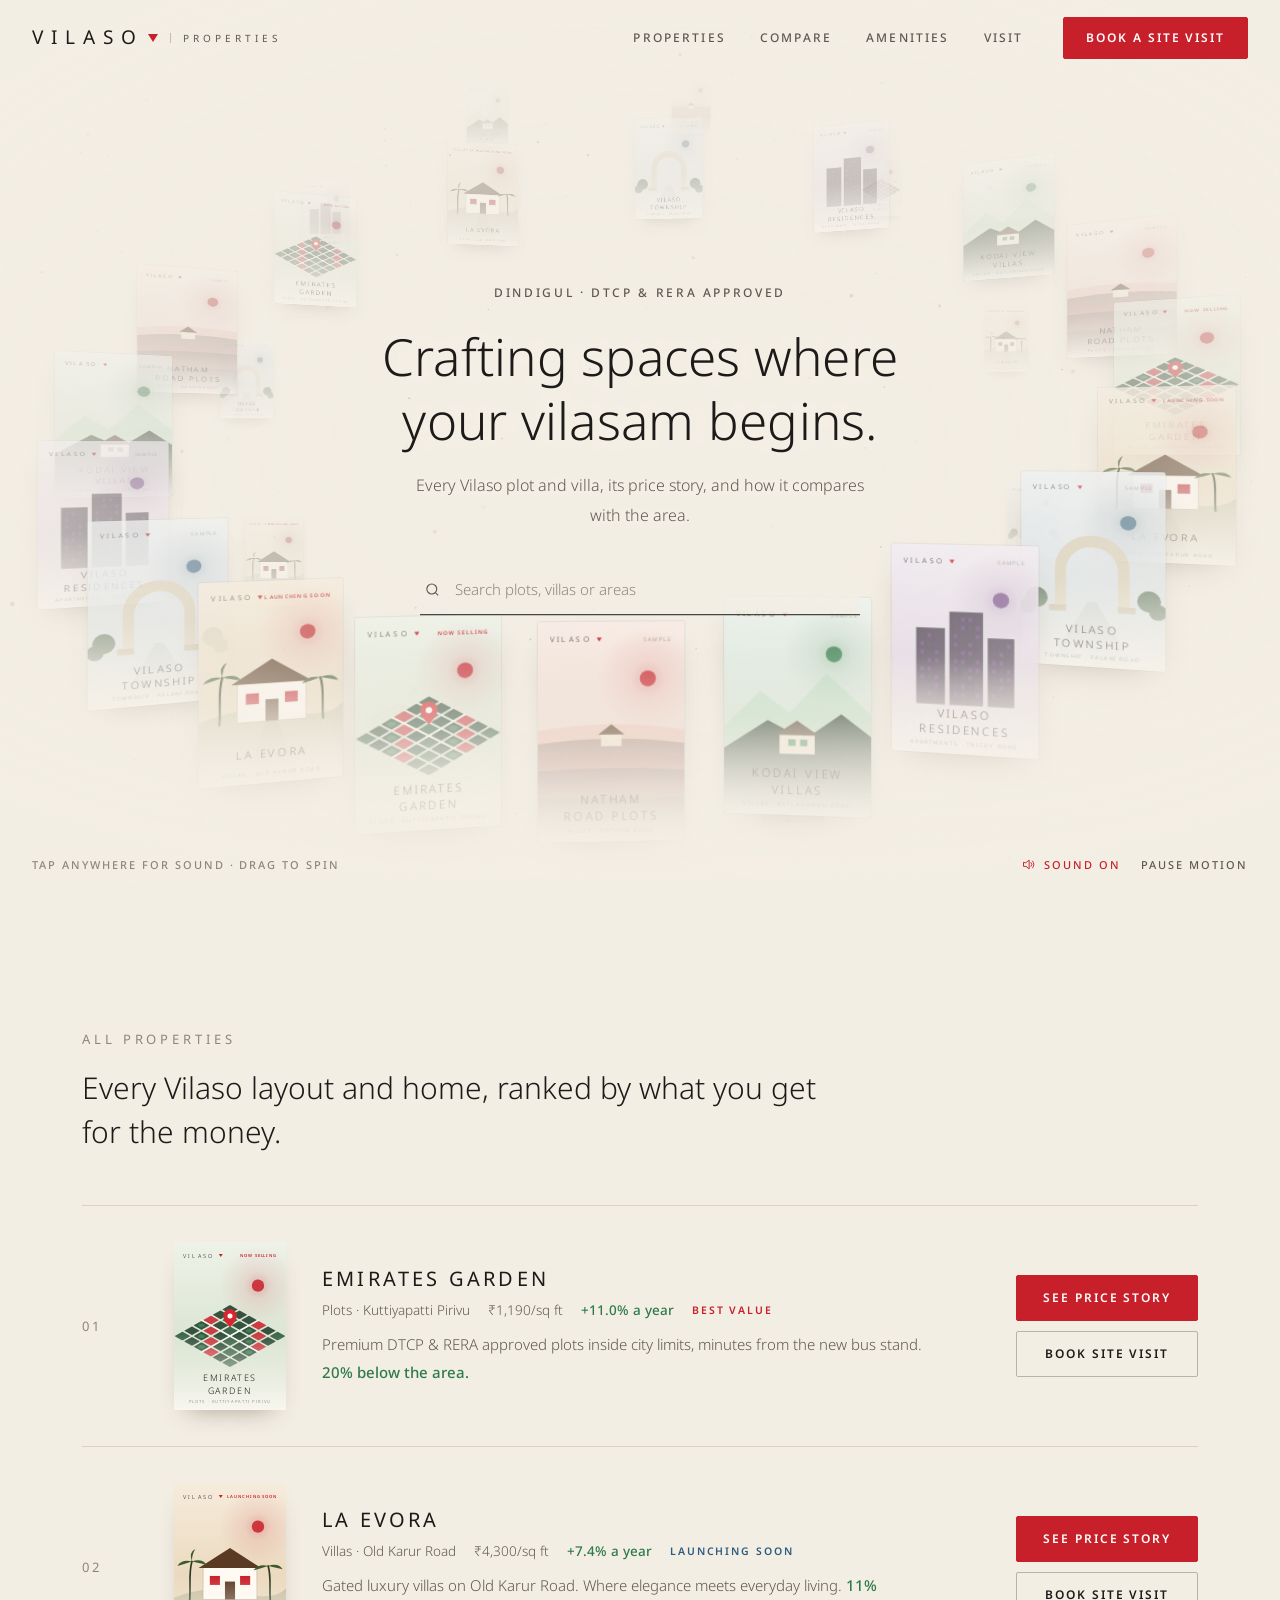
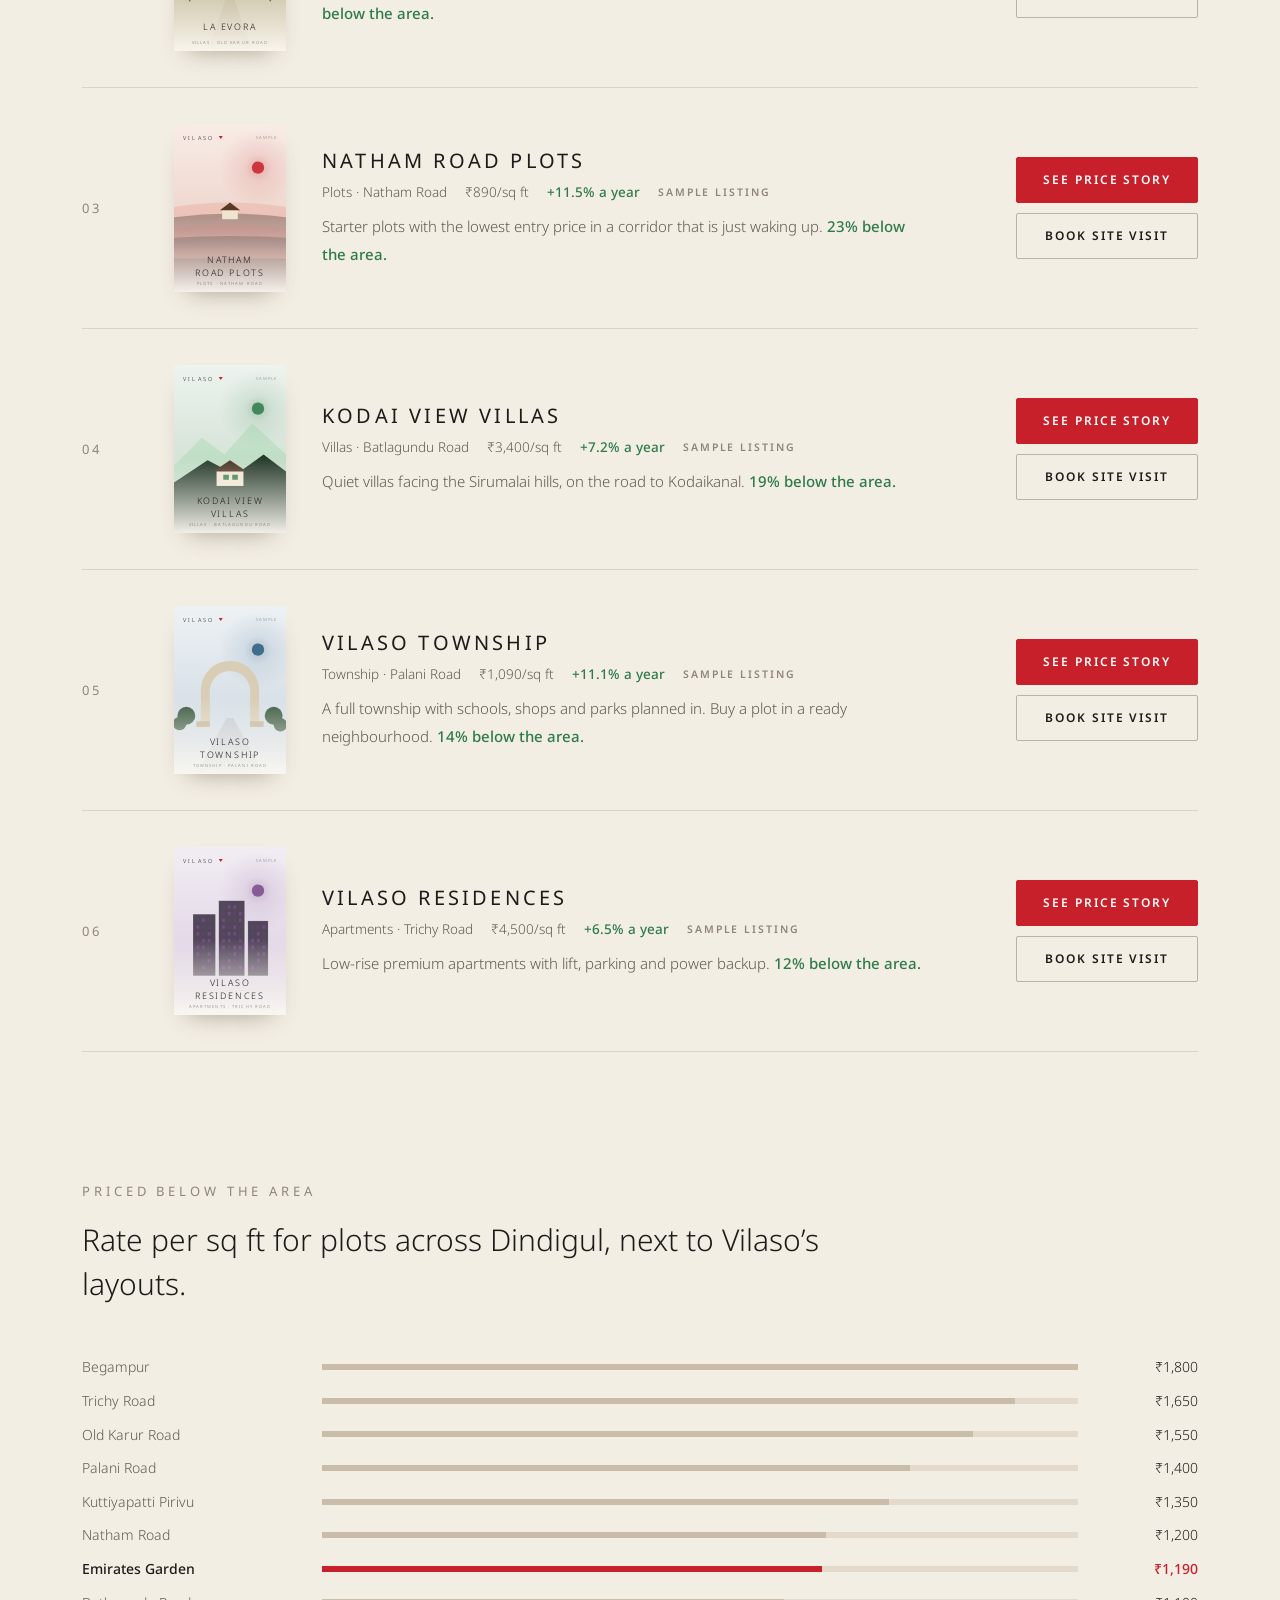
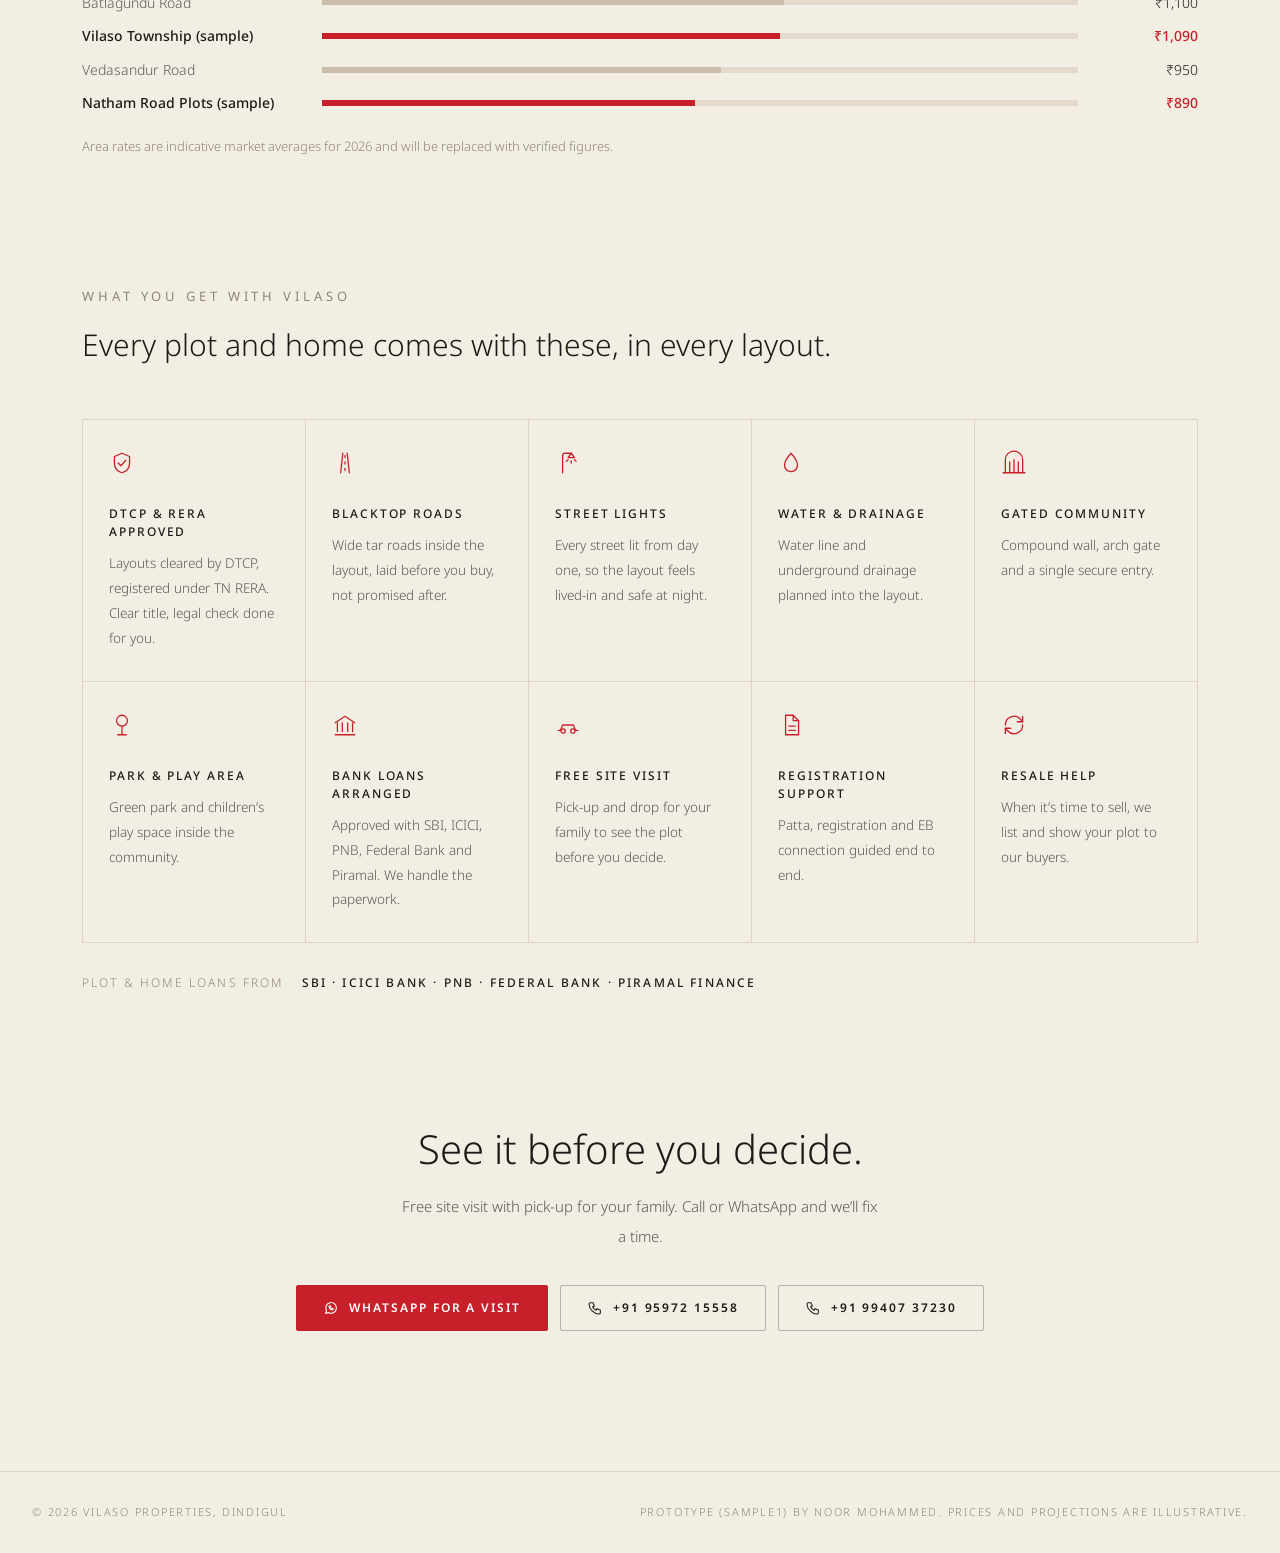
==== commit 17f39427: "Restyle type and spacing after burjkhalifa.ae; remove template look One family (Noto Sans): small tr" ====
--- a/sample1/index.html
+++ b/sample1/index.html
@@ -9,8 +9,8 @@
 <meta name="robots" content="noindex">
 <link rel="preconnect" href="https://fonts.googleapis.com">
 <link rel="preconnect" href="https://fonts.gstatic.com" crossorigin>
-<link rel="stylesheet" href="https://fonts.googleapis.com/css2?family=Geist:wght@300..700&family=Instrument+Serif:ital@0;1&display=swap">
-<link rel="stylesheet" href="style.css?v=3">
+<link rel="stylesheet" href="https://fonts.googleapis.com/css2?family=Noto+Sans:wght@300;400;500;600&display=swap">
+<link rel="stylesheet" href="style.css?v=4">
 </head>
 <body>
 <a class="skip" href="#main">Skip to content</a>
@@ -26,31 +26,24 @@
   <!-- Hero: rolling orbit of property tiles -->
   <section class="orbit" id="orbit" aria-labelledby="hero-h">
     <canvas class="o-sky" id="sky" aria-hidden="true"></canvas>
-    <div class="o-glow" id="glow" aria-hidden="true"></div>
     <div class="o-vignette" aria-hidden="true"></div>
     <div class="o-ring" id="ring"></div>
     <div class="o-core" id="core">
-      <p class="eyebrow"><span class="dot"></span>Dindigul · DTCP &amp; RERA approved</p>
-      <h1 id="hero-h">Crafting spaces where your <em>vilasam</em> begins.</h1>
+      <p class="kick">Dindigul · DTCP &amp; RERA approved</p>
+      <h1 id="hero-h">Crafting spaces where your vilasam begins.</h1>
       <p class="o-sub">Every Vilaso plot and villa, its price story, and how it compares with the area.</p>
       <div class="ask" id="ask">
         <svg viewBox="0 0 24 24" aria-hidden="true"><circle cx="11" cy="11" r="7"/><path d="m20 20-3.5-3.5"/></svg>
-        <input id="q" type="search" autocomplete="off" aria-label="Search properties" placeholder=" ">
-        <span class="ask-hint" id="hint" aria-hidden="true">Plots near the new bus stand</span>
-        <kbd>/</kbd>
+        <input id="q" type="search" autocomplete="off" aria-label="Search properties" placeholder="Search plots, villas or areas">
         <div class="ask-res" id="res" role="listbox" hidden></div>
       </div>
-      <div class="chips" id="chips"></div>
     </div>
     <div class="o-ui">
-      <span class="o-help" id="help"><span class="o-help-d">Drag to spin · tap a tile to open</span><span class="o-help-m">Swipe to spin · tap a tile to open</span></span>
+      <span class="o-help" id="help"><span class="o-help-d">Drag to spin · tap a tile to open</span><span class="o-help-m">Swipe to spin</span></span>
       <span class="o-btns"><button class="o-pause o-snd" id="snd" type="button" aria-pressed="true">Sound on</button>
       <button class="o-pause" id="pause" type="button" aria-pressed="false">Pause motion</button></span>
     </div>
   </section>
-
-  <!-- Marquee of area growth -->
-  <div class="tick" aria-label="Area price growth"><div class="tick-in" id="tick"></div></div>
 
   <section class="sec" id="projects" aria-labelledby="proj-h">
     <div class="sec-hd"><h2 id="proj-h">All properties</h2><p>Every Vilaso layout and home, ranked by what you get for the money.</p></div>
@@ -70,7 +63,7 @@
   </section>
 
   <section class="sec visit" id="visit" aria-labelledby="v-h">
-    <h2 id="v-h">See it before you <em>decide.</em></h2>
+    <h2 id="v-h">See it before you decide.</h2>
     <p>Free site visit with pick-up for your family. Call or WhatsApp and we’ll fix a time.</p>
     <div class="cta" id="cta"></div>
   </section>
@@ -86,8 +79,8 @@
   <div class="det-in" id="detIn"></div>
 </div>
 
-<script src="data.js?v=3"></script>
-<script src="fx.js?v=3"></script>
-<script src="app.js?v=3"></script>
+<script src="data.js?v=4"></script>
+<script src="fx.js?v=4"></script>
+<script src="app.js?v=4"></script>
 </body>
 </html>
--- a/sample1/style.css
+++ b/sample1/style.css
@@ -1,239 +1,214 @@
-/* Vilaso sample1: light theme from the Vilaso logo. Beige background, black text, logo red accent, serif display.
-   Token names (ink = background, paper = text, amber = accent) are kept from the first dark version. */
+/* Vilaso sample1. Logo colours (beige, black, red); type and spacing modelled on burjkhalifa.ae:
+   one sans family (Noto Sans), small uppercase tracked labels, light large statements, airy body text, square buttons.
+   Token names: ink = background, paper = text, amber = accent (kept from the first version). */
 :root {
   --ink: #f3eee4; --ink-2: #ece5d8; --ink-3: #e3dacb; --line: #ddd3c2; --line-2: #c9bda9;
-  --paper: #151311; --mute: #5c544a; --mute-2: #887e70;
-  --amber: #c8202a; --amber-2: #a3141d; --go: #2e7a48; --skip: #c8202a; --sky: #2c5d80;
-  --red: #c8202a; --navy: #1f2a5a;
-  --serif: "Instrument Serif", ui-serif, Georgia, serif;
-  --sans: "Geist", ui-sans-serif, system-ui, -apple-system, sans-serif;
+  --paper: #1d1b19; --mute: #5f5853; --mute-2: #8f857b;
+  --amber: #c8202a; --amber-2: #a3141d; --go: #2e7a48; --sky: #2c5d80;
+  --sans: "Noto Sans", system-ui, -apple-system, "Segoe UI", sans-serif;
+  --track: .22em;
   --card-w: 132px;
   color-scheme: light;
 }
 * { box-sizing: border-box; }
 html { scroll-behavior: smooth; -webkit-text-size-adjust: 100%; }
-body { margin: 0; background: var(--ink); color: var(--paper); font: 16px/1.55 var(--sans); -webkit-font-smoothing: antialiased; overflow-x: hidden; }
+body { margin: 0; background: var(--ink); color: var(--paper); font: 300 15px/2 var(--sans); -webkit-font-smoothing: antialiased; overflow-x: hidden; }
 body.lock { overflow: hidden; }
-body::after { /* film grain */
-  content: ""; position: fixed; inset: 0; pointer-events: none; z-index: 200; opacity: .05; mix-blend-mode: multiply;
-  background-image: url("data:image/svg+xml,%3Csvg xmlns='http://www.w3.org/2000/svg' width='160' height='160'%3E%3Cfilter id='n'%3E%3CfeTurbulence type='fractalNoise' baseFrequency='.9' numOctaves='2' stitchTiles='stitch'/%3E%3C/filter%3E%3Crect width='100%25' height='100%25' filter='url(%23n)'/%3E%3C/svg%3E");
-}
 a { color: inherit; }
-em { font-style: italic; color: var(--amber); }
-.skip { position: absolute; left: -999px; } .skip:focus { left: 12px; top: 12px; z-index: 300; background: var(--paper); color: var(--ink); padding: 8px 12px; border-radius: 8px; }
-:focus-visible { outline: 2px solid var(--amber); outline-offset: 3px; }
-
-/* Buttons */
-.btn { display: inline-flex; align-items: center; justify-content: center; gap: 8px; height: 44px; padding: 0 18px; border-radius: 999px; border: 1px solid var(--line-2); background: rgba(21,19,17,.03); color: var(--paper); font: 500 15px var(--sans); text-decoration: none; cursor: pointer; transition: background .2s, border-color .2s, transform .2s; white-space: nowrap; }
-.btn:hover { border-color: var(--mute-2); background: rgba(21,19,17,.06); }
-.btn:active { transform: scale(.97); }
-.btn-amber { background: var(--amber); border-color: var(--amber); color: #fff; font-weight: 600; }
+h1, h2, h3, p { margin: 0; }
+.skip { position: absolute; left: -999px; } .skip:focus { left: 12px; top: 12px; z-index: 300; background: var(--paper); color: var(--ink); padding: 8px 12px; }
+:focus-visible { outline: 1px solid var(--amber); outline-offset: 3px; }
+
+/* Small uppercase label, the main typographic device */
+.kick, .stats small, .calc .row small, .d-next small, .ptab th, .tagline { font: 500 12px/1.4 var(--sans); letter-spacing: var(--track); text-transform: uppercase; color: var(--mute-2); }
+
+/* Buttons: square, uppercase, tracked */
+.btn { display: inline-flex; align-items: center; justify-content: center; gap: 10px; height: 46px; padding: 0 26px; border-radius: 2px; border: 1px solid rgba(29,27,25,.28); background: transparent; color: var(--paper); font: 600 12px/1 var(--sans); letter-spacing: .16em; text-transform: uppercase; text-decoration: none; cursor: pointer; transition: background .25s, border-color .25s, color .25s; white-space: nowrap; }
+.btn:hover { border-color: var(--paper); }
+.btn-amber { background: var(--amber); border-color: var(--amber); color: #fff; }
 .btn-amber:hover { background: var(--amber-2); border-color: var(--amber-2); }
-.btn svg { width: 18px; height: 18px; fill: none; stroke: currentColor; stroke-width: 1.8; }
+.btn svg { width: 16px; height: 16px; fill: none; stroke: currentColor; stroke-width: 1.6; }
 
 /* Header */
-.hdr { position: fixed; top: 0; left: 0; right: 0; z-index: 60; display: flex; align-items: center; gap: 24px; padding: max(14px, env(safe-area-inset-top)) max(24px, env(safe-area-inset-right)) 14px max(24px, env(safe-area-inset-left)); transition: background .3s, border-color .3s; border-bottom: 1px solid transparent; }
-.hdr.solid { background: rgba(243,238,228,.82); backdrop-filter: blur(14px); -webkit-backdrop-filter: blur(14px); border-color: var(--line); }
-.logo { display: inline-flex; align-items: baseline; gap: 6px; text-decoration: none; position: relative; }
-.logo-w { font: 400 26px/1 var(--serif); letter-spacing: .08em; }
-.logo-s { font: 500 11px var(--sans); letter-spacing: .22em; text-transform: uppercase; color: var(--mute); }
-.logo-t { width: 0; height: 0; border-left: 5px solid transparent; border-right: 5px solid transparent; border-top: 8px solid var(--red); align-self: center; margin: 0 1px 0 -2px; }
-.nav { display: flex; gap: 22px; margin-left: auto; font-size: 14.5px; }
-.nav a { text-decoration: none; color: var(--mute); transition: color .2s; } .nav a:hover { color: var(--paper); }
-.hdr-cta { height: 38px; font-size: 14px; }
+.hdr { position: fixed; top: 0; left: 0; right: 0; z-index: 60; display: flex; align-items: center; gap: 40px; height: 76px; padding: env(safe-area-inset-top) max(32px, env(safe-area-inset-right)) 0 max(32px, env(safe-area-inset-left)); border-bottom: 1px solid transparent; transition: background .3s, border-color .3s; }
+.hdr.solid { background: var(--ink); border-color: var(--line); }
+.logo { display: inline-flex; align-items: center; gap: 12px; text-decoration: none; }
+.logo-w { font: 400 19px/1 var(--sans); letter-spacing: .42em; margin-right: -.42em; }
+.logo-t { width: 0; height: 0; border-left: 5px solid transparent; border-right: 5px solid transparent; border-top: 8px solid var(--amber); }
+.logo-s { font: 400 10px/1 var(--sans); letter-spacing: .4em; text-transform: uppercase; color: var(--mute); padding-left: 12px; border-left: 1px solid var(--line-2); }
+.nav { display: flex; gap: 34px; margin-left: auto; }
+.nav a { font: 500 12px/1 var(--sans); letter-spacing: .18em; text-transform: uppercase; text-decoration: none; color: var(--mute); transition: color .2s; }
+.nav a:hover { color: var(--paper); }
+.hdr-cta { height: 42px; padding: 0 22px; }
 
 /* ---------- Orbit hero ---------- */
 .orbit { position: relative; height: 100svh; min-height: 640px; overflow: hidden; touch-action: pan-y; user-select: none; -webkit-user-select: none; cursor: grab; isolation: isolate; }
 .orbit.grabbing { cursor: grabbing; }
 .o-sky { position: absolute; inset: 0; width: 100%; height: 100%; z-index: 0; }
-.o-glow { position: absolute; inset: -20%; z-index: 0; opacity: 0; transition: opacity .8s, background .8s; filter: blur(40px); }
-.o-vignette { position: absolute; inset: 0; z-index: 3; pointer-events: none; background: radial-gradient(ellipse 70% 60% at 50% 50%, transparent 30%, rgba(243,238,228,.55) 75%, var(--ink) 100%), linear-gradient(transparent 70%, var(--ink)); }
+.o-vignette { position: absolute; inset: 0; z-index: 3; pointer-events: none; background: radial-gradient(ellipse 70% 60% at 50% 50%, transparent 30%, rgba(243,238,228,.55) 75%, var(--ink) 100%), linear-gradient(transparent 72%, var(--ink)); }
 .o-ring { position: absolute; inset: 0; z-index: 2; perspective: 900px; }
 .o-card { position: absolute; left: 0; top: 0; width: var(--card-w); aspect-ratio: 2 / 3; margin: calc(var(--card-w) * -.75) 0 0 calc(var(--card-w) * -.5); text-decoration: none; will-change: transform, opacity, filter; -webkit-tap-highlight-color: transparent; }
-.o-tilt { position: absolute; inset: 0; border-radius: 10px; overflow: hidden; box-shadow: 0 18px 34px -14px rgba(60,40,20,.45), 0 0 0 1px rgba(21,19,17,.06); transform: rotateX(var(--rx, 0deg)) rotateY(var(--ry, 0deg)); transition: transform .25s ease-out, box-shadow .3s; transform-style: preserve-3d; }
+.o-tilt { position: absolute; inset: 0; border-radius: 2px; overflow: hidden; box-shadow: 0 16px 30px -16px rgba(60,40,20,.45), 0 0 0 1px rgba(29,27,25,.06); transition: box-shadow .3s; }
 .o-tilt svg { display: block; width: 100%; height: 100%; }
-.o-glare { position: absolute; inset: 0; background: radial-gradient(circle at var(--gx, 50%) var(--gy, 0%), rgba(255,255,255,.28), transparent 55%); opacity: 0; transition: opacity .3s; mix-blend-mode: soft-light; }
-.o-foil { position: absolute; inset: 0; background: linear-gradient(115deg, transparent 30%, rgba(255,207,122,.18) 45%, rgba(143,179,201,.14) 55%, transparent 70%); background-size: 250% 100%; background-position: var(--gx, 50%) 0; opacity: 0; transition: opacity .3s; mix-blend-mode: screen; }
-.o-card.hot .o-glare, .o-card.hot .o-foil { opacity: 1; }
-.o-card.hot .o-tilt { box-shadow: 0 30px 50px -12px rgba(60,40,20,.5), 0 0 0 1px rgba(200,32,42,.6), 0 0 40px -6px rgba(200,32,42,.35); }
-.o-label { position: absolute; left: 50%; top: calc(100% + 10px); transform: translateX(-50%); white-space: nowrap; font-size: 12px; font-weight: 500; color: var(--paper); background: rgba(243,238,228,.8); border: 1px solid var(--line-2); padding: 4px 10px; border-radius: 99px; opacity: 0; transition: opacity .2s; pointer-events: none; }
+.o-card.hot .o-tilt { box-shadow: 0 26px 44px -16px rgba(60,40,20,.5), 0 0 0 1px var(--amber); }
+.o-label { position: absolute; left: 50%; top: calc(100% + 12px); transform: translateX(-50%); white-space: nowrap; font: 500 10.5px/1 var(--sans); letter-spacing: .16em; text-transform: uppercase; color: var(--paper); background: var(--ink); padding: 7px 10px; opacity: 0; transition: opacity .2s; pointer-events: none; }
 .o-card.hot .o-label { opacity: 1; }
 
-.o-core { position: absolute; z-index: 5; left: 50%; top: 50%; transform: translate(-50%, -50%); width: min(640px, calc(100% - 40px)); text-align: center; pointer-events: none; }
+.o-core { position: absolute; z-index: 5; left: 50%; top: 50%; transform: translate(-50%, -50%); width: min(620px, calc(100% - 40px)); text-align: center; pointer-events: none; }
 .o-core > * { pointer-events: auto; }
-.eyebrow { display: inline-flex; align-items: center; gap: 8px; margin: 0 0 16px; font-size: 13px; letter-spacing: .04em; color: var(--mute); background: rgba(243,238,228,.6); border: 1px solid var(--line-2); padding: 6px 14px; border-radius: 99px; backdrop-filter: blur(6px); }
-.dot { width: 7px; height: 7px; border-radius: 50%; background: var(--go); box-shadow: 0 0 0 0 rgba(46,122,72,.6); animation: ping 2.2s infinite; }
-@keyframes ping { 0% { box-shadow: 0 0 0 0 rgba(46,122,72,.55); } 80%, 100% { box-shadow: 0 0 0 9px rgba(46,122,72,0); } }
-h1 { font: 400 clamp(44px, 7.4vw, 92px)/.98 var(--serif); letter-spacing: -.01em; margin: 0; text-wrap: balance; text-shadow: 0 2px 30px rgba(243,238,228,.95), 0 0 2px rgba(243,238,228,.9); }
-.o-sub { color: #3d362e; margin: 18px auto 0; max-width: 30em; font-size: 17px; text-shadow: 0 1px 16px rgba(243,238,228,1); }
-.ask { position: relative; margin: 26px auto 0; max-width: 460px; height: 54px; border-radius: 999px; background: rgba(251,248,242,.82); border: 1px solid var(--line-2); display: flex; align-items: center; padding: 0 16px 0 18px; gap: 10px; backdrop-filter: blur(10px); -webkit-backdrop-filter: blur(10px); transition: border-color .2s, box-shadow .2s; text-align: left; }
-.ask:focus-within { border-color: var(--amber); box-shadow: 0 0 0 4px rgba(200,32,42,.14); }
-.ask > svg { width: 18px; height: 18px; fill: none; stroke: var(--mute); stroke-width: 2; flex: none; }
-.ask input { flex: 1; min-width: 0; height: 100%; background: none; border: 0; outline: 0; color: var(--paper); font: 16px var(--sans); }
+.o-core .kick { color: var(--mute); }
+h1 { font: 300 clamp(32px, 4vw, 52px)/1.25 var(--sans); letter-spacing: .005em; margin-top: 22px; text-wrap: balance; text-shadow: 0 0 24px var(--ink), 0 0 2px var(--ink); }
+.o-sub { color: var(--mute); margin: 18px auto 0; max-width: 30em; font-size: 16px; line-height: 1.9; text-shadow: 0 0 14px var(--ink); }
+.ask { position: relative; margin: 34px auto 0; max-width: 440px; height: 50px; display: flex; align-items: center; gap: 12px; padding: 0 4px; background: rgba(243,238,228,.85); border-bottom: 1px solid var(--paper); text-align: left; }
+.ask > svg { width: 17px; height: 17px; fill: none; stroke: var(--mute); stroke-width: 1.6; flex: none; }
+.ask input { flex: 1; min-width: 0; height: 100%; background: none; border: 0; outline: 0; color: var(--paper); font: 300 15px var(--sans); }
+.ask input::placeholder { color: var(--mute-2); }
 .ask input::-webkit-search-cancel-button { display: none; }
-.ask-hint { position: absolute; left: 46px; right: 50px; color: var(--mute-2); pointer-events: none; white-space: nowrap; overflow: hidden; text-overflow: ellipsis; }
-.ask input:not(:placeholder-shown) ~ .ask-hint { display: none; }
-.ask kbd { font: 12px var(--sans); color: var(--mute-2); border: 1px solid var(--line-2); border-radius: 6px; padding: 1px 7px; }
-.ask-res { position: absolute; top: calc(100% + 8px); left: 0; right: 0; background: var(--ink-2); border: 1px solid var(--line-2); border-radius: 18px; padding: 6px; box-shadow: 0 24px 50px rgba(60,40,20,.16); z-index: 10; max-height: 50vh; overflow: auto; }
-.ask-res a { display: flex; align-items: center; gap: 12px; padding: 8px 10px; border-radius: 12px; text-decoration: none; }
-.ask-res a:hover, .ask-res a.on { background: var(--ink-3); }
-.ask-res .th { width: 34px; flex: none; border-radius: 5px; overflow: hidden; aspect-ratio: 2/3; } .ask-res .th svg { display: block; width: 100%; height: 100%; }
-.ask-res b { display: block; font-weight: 500; } .ask-res small { color: var(--mute); }
-.ask-res .none { padding: 12px; color: var(--mute); font-size: 14px; }
-.chips { display: flex; flex-wrap: wrap; gap: 8px; justify-content: center; margin-top: 14px; }
-.chip { font: 13.5px var(--sans); color: #3d362e; background: rgba(251,248,242,.7); border: 1px solid var(--line-2); padding: 6px 13px; border-radius: 99px; cursor: pointer; transition: border-color .2s, color .2s; backdrop-filter: blur(6px); }
-.chip:hover { border-color: var(--amber); color: var(--paper); }
-.o-ui { position: absolute; z-index: 6; left: 0; right: 0; bottom: max(22px, env(safe-area-inset-bottom)); display: flex; justify-content: space-between; align-items: center; padding: 0 24px; font-size: 13px; color: var(--mute-2); pointer-events: none; }
+.ask-res { position: absolute; top: calc(100% + 6px); left: 0; right: 0; background: #faf7f1; border: 1px solid var(--line); box-shadow: 0 20px 40px rgba(60,40,20,.12); z-index: 10; max-height: 50vh; overflow: auto; }
+.ask-res a { display: flex; align-items: center; gap: 14px; padding: 10px 14px; text-decoration: none; border-bottom: 1px solid var(--line); line-height: 1.5; }
+.ask-res a:last-child { border-bottom: 0; }
+.ask-res a:hover, .ask-res a.on { background: var(--ink-2); }
+.ask-res .th { width: 32px; flex: none; overflow: hidden; aspect-ratio: 2/3; } .ask-res .th svg { display: block; width: 100%; height: 100%; }
+.ask-res b { display: block; font-weight: 500; letter-spacing: .08em; text-transform: uppercase; font-size: 12.5px; } .ask-res small { color: var(--mute); font-size: 13px; }
+.ask-res .none { padding: 14px; color: var(--mute); font-size: 14px; line-height: 1.6; }
+.o-ui { position: absolute; z-index: 6; left: 0; right: 0; bottom: max(24px, env(safe-area-inset-bottom)); display: flex; justify-content: space-between; align-items: center; padding: 0 32px; pointer-events: none; }
 .o-ui > * { pointer-events: auto; }
-.o-help { transition: opacity .5s; } .o-help.gone { opacity: 0; }
+.o-help { font: 500 11px/1 var(--sans); letter-spacing: .18em; text-transform: uppercase; color: var(--mute-2); transition: opacity .5s; } .o-help.gone { opacity: 0; }
 .o-help-m { display: none; }
-.o-pause { background: none; border: 1px solid var(--line-2); color: var(--mute); border-radius: 99px; padding: 6px 12px; font: 13px var(--sans); cursor: pointer; }
-.o-pause:hover { color: var(--paper); border-color: var(--mute-2); }
-
-/* Ticker */
-.tick { border-block: 1px solid var(--line); overflow: hidden; background: var(--ink-2); }
-.tick-in { display: flex; width: max-content; animation: tick 48s linear infinite; }
-.tick:hover .tick-in { animation-play-state: paused; }
-.tick span { padding: 13px 26px; white-space: nowrap; font-size: 14px; color: var(--mute); border-right: 1px solid var(--line); }
-.tick b { color: var(--paper); font-weight: 500; margin-right: 8px; } .tick i { font-style: normal; color: var(--go); }
-@keyframes tick { to { transform: translateX(-50%); } }
+.o-btns { display: flex; gap: 20px; }
+.o-pause { white-space: nowrap; display: inline-flex; align-items: center; gap: 8px; background: none; border: 0; padding: 4px 0; color: var(--mute); font: 500 11px/1 var(--sans); letter-spacing: .18em; text-transform: uppercase; cursor: pointer; }
+.o-pause:hover { color: var(--paper); }
+.o-snd svg { width: 15px; height: 15px; fill: none; stroke: currentColor; stroke-width: 1.5; stroke-linecap: round; stroke-linejoin: round; }
+.o-snd[aria-pressed="true"] { color: var(--amber); }
 
 /* Sections */
-.sec { max-width: 1180px; margin: 0 auto; padding: 110px max(24px, env(safe-area-inset-left)) 0; }
-.sec-hd { display: flex; justify-content: space-between; align-items: end; gap: 24px; flex-wrap: wrap; margin-bottom: 34px; }
-.sec-hd h2, .visit h2 { font: 400 clamp(38px, 5vw, 60px)/1 var(--serif); margin: 0; letter-spacing: -.01em; }
-.sec-hd p { color: var(--mute); margin: 0; max-width: 28em; }
-.fine { color: var(--mute-2); font-size: 13px; margin-top: 16px; }
-.reveal { opacity: 0; transform: translateY(28px); transition: opacity .8s cubic-bezier(.2,.7,.2,1), transform .8s cubic-bezier(.2,.7,.2,1); }
+.sec { max-width: 1180px; margin: 0 auto; padding: 130px max(32px, env(safe-area-inset-left)) 0; }
+.sec-hd { margin-bottom: 52px; max-width: 760px; }
+.sec-hd h2 { font: 400 13px/1.4 var(--sans); letter-spacing: .3em; text-transform: uppercase; color: var(--mute-2); }
+.sec-hd p { font: 300 clamp(24px, 2.6vw, 30px)/1.45 var(--sans); color: var(--paper); margin-top: 18px; }
+.fine { color: var(--mute-2); font-size: 13px; line-height: 1.7; margin-top: 22px; }
+.reveal { opacity: 0; transform: translateY(24px); transition: opacity .9s cubic-bezier(.2,.7,.2,1), transform .9s cubic-bezier(.2,.7,.2,1); }
 .reveal.in { opacity: 1; transform: none; }
 
-/* Ranked list (like a trending chart) */
+/* Property list */
 .rank { list-style: none; margin: 0; padding: 0; border-top: 1px solid var(--line); }
-.rank li { display: grid; grid-template-columns: 92px 120px 1fr auto; gap: 28px; align-items: center; padding: 28px 0; border-bottom: 1px solid var(--line); }
-.rank .n { font: 400 64px/1 var(--serif); color: var(--line-2); transition: color .3s; }
-.rank li:hover .n { color: var(--amber); }
-.rank .pst { border-radius: 8px; overflow: hidden; aspect-ratio: 2/3; box-shadow: 0 14px 28px -12px rgba(60,40,20,.45); transition: transform .4s cubic-bezier(.2,.7,.2,1); display: block; }
-.rank li:hover .pst { transform: rotate(-2deg) scale(1.04); }
+.rank li { display: grid; grid-template-columns: 56px 112px 1fr auto; gap: 36px; align-items: center; padding: 36px 0; border-bottom: 1px solid var(--line); }
+.rank .n { font: 400 13px/1 var(--sans); letter-spacing: .2em; color: var(--mute-2); }
+.rank .pst { overflow: hidden; aspect-ratio: 2/3; box-shadow: 0 12px 24px -14px rgba(60,40,20,.45); transition: transform .5s cubic-bezier(.2,.7,.2,1); display: block; }
+.rank li:hover .pst { transform: translateY(-4px); }
 .rank .pst svg { display: block; width: 100%; height: 100%; }
-.rank h3 { font: 400 34px/1.05 var(--serif); margin: 0; }
-.rank h3 a { text-decoration: none; } .rank h3 a:hover { color: var(--amber-2); }
-.meta { color: var(--mute); font-size: 14.5px; margin: 6px 0 10px; display: flex; flex-wrap: wrap; gap: 6px 14px; align-items: center; }
-.rank p { margin: 0; color: #3d362e; max-width: 40em; }
-.rank .acts { display: flex; flex-direction: column; gap: 8px; align-items: stretch; }
-.pill { display: inline-flex; align-items: center; gap: 6px; font-size: 12.5px; font-weight: 600; padding: 3px 10px; border-radius: 99px; border: 1px solid currentColor; letter-spacing: .01em; }
+.rank h3 { font: 400 20px/1.3 var(--sans); letter-spacing: .16em; text-transform: uppercase; }
+.rank h3 a { text-decoration: none; } .rank h3 a:hover { color: var(--amber); }
+.meta { color: var(--mute); font-size: 13.5px; line-height: 1.6; margin: 8px 0 10px; display: flex; flex-wrap: wrap; gap: 4px 18px; align-items: center; }
+.rank p { color: var(--mute); max-width: 40em; line-height: 1.85; }
+.rank p .up { font-weight: 500; }
+.rank .acts { display: flex; flex-direction: column; gap: 10px; align-items: stretch; }
+.pill { font: 600 10.5px/1 var(--sans); letter-spacing: .18em; text-transform: uppercase; }
 .pill.best, .pill.high { color: var(--amber); } .pill.soon { color: var(--sky); } .pill.sample { color: var(--mute-2); } .pill.go { color: var(--go); }
-.up { color: var(--go); font-weight: 600; }
+.up { color: var(--go); font-weight: 500; }
 
 /* Comparison bars */
-.cmp { display: grid; gap: 10px; }
-.bar { display: grid; grid-template-columns: 210px 1fr 110px; gap: 16px; align-items: center; font-size: 15px; }
+.cmp { display: grid; gap: 14px; }
+.bar { display: grid; grid-template-columns: 220px 1fr 100px; gap: 20px; align-items: center; font-size: 14px; line-height: 1.4; }
 .bar .l { color: var(--mute); white-space: nowrap; overflow: hidden; text-overflow: ellipsis; }
-.bar .t { height: 30px; background: var(--ink-2); border-radius: 6px; overflow: hidden; position: relative; }
-.bar .f { position: absolute; inset: 0 auto 0 0; width: 0; background: var(--line-2); border-radius: 6px; transition: width 1.2s cubic-bezier(.2,.7,.2,1); }
+.bar .t { height: 6px; background: var(--ink-3); position: relative; }
+.bar .f { position: absolute; inset: 0 auto 0 0; width: 0; background: var(--line-2); transition: width 1.4s cubic-bezier(.2,.7,.2,1); }
 .bar .v { text-align: right; font-variant-numeric: tabular-nums; }
-.bar.us .l { color: var(--paper); font-weight: 500; } .bar.us .f { background: linear-gradient(90deg, #8f1018, var(--amber)); } .bar.us .v { color: var(--amber-2); font-weight: 600; }
-.bar.avg .f { background: repeating-linear-gradient(90deg, var(--line-2) 0 6px, transparent 6px 10px); } .bar.avg .l { font-style: italic; }
+.bar.us .l { color: var(--paper); font-weight: 500; } .bar.us .f { background: var(--amber); } .bar.us .v { color: var(--amber); font-weight: 500; }
+.bar.avg .f { background: repeating-linear-gradient(90deg, var(--mute-2) 0 4px, transparent 4px 8px); }
 
 /* Amenities */
-.am { display: grid; grid-template-columns: repeat(5, minmax(0, 1fr)); gap: 1px; background: var(--line); border: 1px solid var(--line); border-radius: 18px; overflow: hidden; }
-.am div { background: var(--ink); padding: 26px; transition: background .3s; }
-.am div:hover { background: var(--ink-2); }
-.am svg { width: 30px; height: 30px; fill: none; stroke: var(--amber); stroke-width: 1.5; stroke-linecap: round; stroke-linejoin: round; }
-.am b { display: block; font: 400 24px/1.1 var(--serif); margin: 14px 0 6px; }
-.am p { margin: 0; color: var(--mute); font-size: 14.5px; }
-.banks { margin-top: 22px; display: flex; flex-wrap: wrap; gap: 8px 16px; align-items: baseline; color: var(--mute); font-size: 14px; }
-.banks b { color: var(--paper); font-weight: 500; letter-spacing: .02em; }
+.am { display: grid; grid-template-columns: repeat(5, minmax(0, 1fr)); border-top: 1px solid var(--line); border-left: 1px solid var(--line); }
+.am div { padding: 30px 26px; border-right: 1px solid var(--line); border-bottom: 1px solid var(--line); }
+.am svg { width: 26px; height: 26px; fill: none; stroke: var(--amber); stroke-width: 1.2; stroke-linecap: round; stroke-linejoin: round; }
+.am b { display: block; font: 500 12px/1.5 var(--sans); letter-spacing: .16em; text-transform: uppercase; margin: 20px 0 10px; }
+.am p { color: var(--mute); font-size: 13.5px; line-height: 1.85; }
+.banks { margin-top: 30px; display: flex; flex-wrap: wrap; gap: 6px 18px; align-items: baseline; color: var(--mute-2); font-size: 12px; letter-spacing: .18em; text-transform: uppercase; line-height: 1.6; }
+.banks b { color: var(--paper); font-weight: 500; }
 
 /* Visit */
-.visit { text-align: center; padding-bottom: 110px; }
-.visit p { color: var(--mute); max-width: 32em; margin: 16px auto 28px; font-size: 17px; }
-.cta { display: flex; gap: 10px; justify-content: center; flex-wrap: wrap; }
-.ftr { border-top: 1px solid var(--line); padding: 26px max(24px, env(safe-area-inset-left)) max(30px, env(safe-area-inset-bottom)); display: flex; justify-content: space-between; gap: 12px; flex-wrap: wrap; font-size: 13px; color: var(--mute-2); }
+.visit { text-align: center; padding-bottom: 140px; }
+.visit h2 { font: 300 clamp(28px, 3.2vw, 40px)/1.3 var(--sans); }
+.visit p { color: var(--mute); max-width: 32em; margin: 16px auto 34px; }
+.cta { display: flex; gap: 12px; justify-content: center; flex-wrap: wrap; }
+.ftr { border-top: 1px solid var(--line); padding: 30px max(32px, env(safe-area-inset-left)) max(32px, env(safe-area-inset-bottom)); display: flex; justify-content: space-between; gap: 12px; flex-wrap: wrap; font-size: 11px; line-height: 1.8; letter-spacing: .16em; text-transform: uppercase; color: var(--mute-2); }
 
 /* ---------- Property detail ---------- */
 .det { position: fixed; inset: 0; z-index: 100; background: var(--ink); overflow-y: auto; overscroll-behavior: contain; }
 .det[hidden] { display: none; }
 .det-in { min-height: 100%; }
-.d-hero { position: relative; min-height: min(80svh, 780px); display: grid; grid-template-columns: minmax(0, 1fr) 360px; gap: 56px; align-items: end; padding: 48px max(32px, env(safe-area-inset-left)) 56px; max-width: 1240px; margin: 0 auto; }
-.d-bg { position: fixed; inset: 0; z-index: -1; pointer-events: none; }
-.d-bg::after { content: ""; position: absolute; inset: 0; background: linear-gradient(180deg, rgba(243,238,228,.35), var(--ink) 75%); }
-.d-bg svg { width: 100%; height: 100%; filter: blur(60px) saturate(1.1); opacity: .16; transform: scale(1.2); }
-.d-top { position: sticky; top: 0; z-index: 5; display: flex; align-items: center; justify-content: space-between; padding: max(12px, env(safe-area-inset-top)) max(24px, env(safe-area-inset-right)) 12px max(24px, env(safe-area-inset-left)); background: rgba(243,238,228,.78); backdrop-filter: blur(14px); -webkit-backdrop-filter: blur(14px); border-bottom: 1px solid var(--line); }
-.d-close { display: inline-flex; gap: 8px; align-items: center; }
-.d-poster { border-radius: 16px; overflow: hidden; aspect-ratio: 2/3; box-shadow: 0 34px 60px -22px rgba(60,40,20,.5), 0 0 0 1px rgba(21,19,17,.06); }
+.d-top { position: sticky; top: 0; z-index: 5; display: flex; align-items: center; justify-content: space-between; height: 76px; padding: env(safe-area-inset-top) max(32px, env(safe-area-inset-right)) 0 max(32px, env(safe-area-inset-left)); background: var(--ink); border-bottom: 1px solid var(--line); }
+.d-close { height: 40px; padding: 0 18px; }
+.d-hero { display: grid; grid-template-columns: minmax(0, 1fr) 340px; gap: 80px; align-items: center; padding: 80px max(32px, env(safe-area-inset-left)) 40px; max-width: 1180px; margin: 0 auto; }
+.d-poster { overflow: hidden; aspect-ratio: 2/3; box-shadow: 0 30px 50px -26px rgba(60,40,20,.55), 0 0 0 1px rgba(29,27,25,.06); }
 .d-poster svg { display: block; width: 100%; height: 100%; }
-.d-kick { display: flex; gap: 8px; flex-wrap: wrap; margin-bottom: 18px; }
-.d-hero h1 { font-size: clamp(56px, 9vw, 120px); text-shadow: none; }
-.d-line { font-size: 19px; color: #3d362e; max-width: 32em; margin: 18px 0 0; }
-.d-addr { color: var(--mute); margin: 10px 0 0; font-size: 15px; display: flex; gap: 8px; align-items: center; }
-.d-addr svg { width: 16px; height: 16px; fill: none; stroke: currentColor; stroke-width: 2; flex: none; }
-.stats { display: grid; grid-template-columns: repeat(4, minmax(0, 1fr)); margin-top: 34px; border-top: 1px solid var(--line-2); }
-.stats div { padding: 16px 16px 0 0; } .stats div + div { padding-left: 16px; border-left: 1px solid var(--line); }
-.stats small { display: block; color: var(--mute); font-size: 12.5px; text-transform: uppercase; letter-spacing: .08em; }
-.stats b { font: 400 30px/1.2 var(--serif); }
-.d-acts { display: flex; gap: 10px; flex-wrap: wrap; margin-top: 28px; }
-.d-sec { max-width: 1240px; margin: 0 auto; padding: 72px max(32px, env(safe-area-inset-left)) 0; }
-.d-sec > h2 { font: 400 clamp(34px, 4.4vw, 52px)/1 var(--serif); margin: 0 0 8px; }
-.d-sec > .sub { color: var(--mute); margin: 0 0 30px; max-width: 40em; }
-.hl { display: grid; grid-template-columns: repeat(auto-fill, minmax(240px, 1fr)); gap: 10px; list-style: none; padding: 0; margin: 0; }
-.hl li { display: flex; gap: 12px; align-items: flex-start; padding: 16px 18px; background: var(--ink-2); border: 1px solid var(--line); border-radius: 14px; }
-.hl li::before { content: ""; flex: none; width: 18px; height: 18px; margin-top: 3px; border-radius: 50%; background: var(--amber) url("data:image/svg+xml,%3Csvg xmlns='http://www.w3.org/2000/svg' viewBox='0 0 24 24'%3E%3Cpath d='m6 12 4 4 8-8' fill='none' stroke='%23ffffff' stroke-width='3'/%3E%3C/svg%3E") center/12px no-repeat; }
-.why { display: grid; grid-template-columns: repeat(auto-fit, minmax(240px, 1fr)); gap: 0; border-top: 1px solid var(--line); }
-.why div { padding: 24px 24px 24px 0; border-bottom: 1px solid var(--line); }
-.why .k { font: 400 46px/1 var(--serif); color: var(--amber); }
-.why b { display: block; font-size: 18px; font-weight: 500; margin: 10px 0 6px; } .why p { margin: 0; color: var(--mute); }
+.d-kick { display: flex; gap: 22px; flex-wrap: wrap; margin-bottom: 22px; }
+.d-hero h1 { font: 300 clamp(34px, 4.4vw, 56px)/1.15 var(--sans); letter-spacing: .14em; text-transform: uppercase; margin: 0; text-shadow: none; }
+.d-line { font-size: 18px; line-height: 1.8; color: var(--mute); max-width: 32em; margin-top: 22px; }
+.d-addr { color: var(--mute-2); margin-top: 12px; font-size: 13.5px; line-height: 1.6; display: flex; gap: 8px; align-items: center; }
+.d-addr svg { width: 15px; height: 15px; fill: none; stroke: currentColor; stroke-width: 1.6; flex: none; }
+.stats { display: grid; grid-template-columns: repeat(4, minmax(0, 1fr)); margin-top: 40px; border-top: 1px solid var(--line); }
+.stats div { padding: 20px 18px 0 0; line-height: 1.5; } .stats div + div { padding-left: 18px; border-left: 1px solid var(--line); }
+.stats b { display: block; font: 300 26px/1.4 var(--sans); margin: 6px 0 2px; }
+.d-acts { display: flex; gap: 12px; flex-wrap: wrap; margin-top: 38px; }
+.d-sec { max-width: 1180px; margin: 0 auto; padding: 100px max(32px, env(safe-area-inset-left)) 0; }
+.d-sec > h2 { font: 400 13px/1.4 var(--sans); letter-spacing: .3em; text-transform: uppercase; color: var(--mute-2); }
+.d-sec > .sub { font: 300 clamp(22px, 2.4vw, 28px)/1.45 var(--sans); color: var(--paper); margin: 16px 0 42px; max-width: 34em; }
+.hl { display: grid; grid-template-columns: repeat(3, minmax(0, 1fr)); list-style: none; padding: 0; margin: 0; border-top: 1px solid var(--line); }
+.hl li { padding: 20px 20px 20px 0; border-bottom: 1px solid var(--line); line-height: 1.6; display: flex; gap: 14px; }
+.hl li::before { content: ""; flex: none; width: 14px; height: 1px; margin-top: 11px; background: var(--amber); }
+.why { display: grid; grid-template-columns: repeat(auto-fit, minmax(240px, 1fr)); gap: 0 48px; }
+.why div { padding: 28px 0; border-top: 1px solid var(--line); }
+.why .k { font: 400 12px/1 var(--sans); letter-spacing: .2em; color: var(--amber); }
+.why b { display: block; font: 500 13px/1.5 var(--sans); letter-spacing: .14em; text-transform: uppercase; margin: 16px 0 10px; } .why p { color: var(--mute); line-height: 1.85; }
 
 /* Price story */
-.ps { display: grid; grid-template-columns: minmax(0, 1.6fr) minmax(0, 1fr); gap: 24px; }
-.panel { background: var(--ink-2); border: 1px solid var(--line); border-radius: 20px; padding: 24px; }
+.ps { display: grid; grid-template-columns: minmax(0, 1.6fr) minmax(0, 1fr); gap: 28px; }
+.panel { background: #f8f4ec; border: 1px solid var(--line); padding: 28px; }
 .chart svg { width: 100%; height: auto; display: block; overflow: visible; }
-.chart .ax { stroke: var(--line); } .chart .yl { fill: var(--mute-2); font: 12px var(--sans); } .chart .xl { fill: var(--mute); font: 12px var(--sans); }
-.chart .past { fill: none; stroke: var(--amber); stroke-width: 3; stroke-linecap: round; stroke-linejoin: round; }
-.chart .fut { fill: none; stroke: var(--paper); stroke-width: 2.5; stroke-dasharray: 2 7; stroke-linecap: round; }
+.chart .ax { stroke: var(--line); } .chart .yl { fill: var(--mute-2); font: 400 11px var(--sans); } .chart .xl { fill: var(--mute); font: 400 11px var(--sans); letter-spacing: .08em; }
+.chart .past { fill: none; stroke: var(--amber); stroke-width: 2; stroke-linecap: round; stroke-linejoin: round; }
+.chart .fut { fill: none; stroke: var(--paper); stroke-width: 1.5; stroke-dasharray: 3 6; stroke-linecap: round; }
 .chart .area { fill: url(#ga); }
-.chart .pt { fill: var(--ink-2); stroke: var(--amber); stroke-width: 2.5; } .chart .pt.f { stroke: var(--paper); } .chart .pt.now { fill: var(--amber); r: 7; }
-.chart .vl { fill: var(--paper); font: 600 12.5px var(--sans); text-anchor: middle; }
-.chart .nowline { stroke: var(--line-2); stroke-dasharray: 3 4; }
-.chart .tag { fill: var(--mute); font: 11px var(--sans); text-anchor: middle; letter-spacing: .08em; text-transform: uppercase; }
-.legend { display: flex; gap: 18px; color: var(--mute); font-size: 13px; margin-top: 10px; flex-wrap: wrap; }
-.legend i { display: inline-block; width: 18px; height: 0; border-top: 3px solid var(--amber); vertical-align: middle; margin-right: 6px; } .legend i.f { border-top: 2px dotted var(--paper); }
-.ptab { width: 100%; border-collapse: collapse; font-size: 15px; font-variant-numeric: tabular-nums; }
-.ptab td, .ptab th { padding: 10px 0; border-bottom: 1px solid var(--line); text-align: left; } .ptab th { color: var(--mute); font-weight: 400; font-size: 13px; }
+.chart .pt { fill: #f8f4ec; stroke: var(--amber); stroke-width: 1.5; } .chart .pt.f { stroke: var(--paper); } .chart .pt.now { fill: var(--amber); r: 6; }
+.chart .vl { fill: var(--paper); font: 500 11.5px var(--sans); text-anchor: middle; }
+.chart .nowline { stroke: var(--line-2); stroke-dasharray: 2 4; }
+.chart .tag { fill: var(--mute-2); font: 500 10px var(--sans); text-anchor: middle; letter-spacing: .2em; text-transform: uppercase; }
+.legend { display: flex; gap: 24px; color: var(--mute-2); font-size: 11px; letter-spacing: .16em; text-transform: uppercase; margin-top: 14px; flex-wrap: wrap; line-height: 1.6; }
+.legend i { display: inline-block; width: 18px; height: 0; border-top: 2px solid var(--amber); vertical-align: middle; margin-right: 8px; } .legend i.f { border-top: 1.5px dashed var(--paper); }
+.ptab { width: 100%; border-collapse: collapse; font-size: 14px; line-height: 1.5; font-variant-numeric: tabular-nums; }
+.ptab td, .ptab th { padding: 12px 0; border-bottom: 1px solid var(--line); text-align: left; } .ptab th { font-size: 10.5px; }
+.ptab td small { color: var(--mute-2); margin-left: 4px; }
 .ptab td:nth-child(n+2), .ptab th:nth-child(n+2) { text-align: right; }
-.ptab tr.now td { color: var(--amber-2); font-weight: 600; } .ptab tr.f td:first-child { color: var(--mute); }
-.calc { margin-top: 24px; }
+.ptab tr.now td { color: var(--amber); font-weight: 500; } .ptab tr.f td:first-child { color: var(--mute); }
+.calc { margin-top: 28px; }
 .calc label { display: flex; justify-content: space-between; color: var(--mute); font-size: 14px; } .calc label b { color: var(--paper); font-weight: 500; }
-.calc input[type=range] { width: 100%; accent-color: var(--amber); margin: 10px 0 16px; }
-.calc .row { display: grid; grid-template-columns: repeat(4, minmax(0, 1fr)); gap: 8px; }
-.calc .row div { background: var(--ink); border: 1px solid var(--line); border-radius: 12px; padding: 12px; }
-.calc .row small { color: var(--mute); font-size: 12px; display: block; } .calc .row b { font: 400 22px/1.2 var(--serif); display: block; } .calc .row .up { font-size: 12.5px; }
-.near { display: flex; flex-wrap: wrap; gap: 8px; }
-.near span { border: 1px solid var(--line-2); border-radius: 99px; padding: 7px 14px; font-size: 14px; color: #3d362e; } .near b { color: var(--amber-2); font-weight: 600; margin-right: 6px; }
-.save { display: flex; gap: 22px; align-items: center; margin-bottom: 22px; flex-wrap: wrap; }
-.save .big { font: 400 64px/1 var(--serif); color: var(--go); }
-.save p { margin: 0; color: #3d362e; max-width: 30em; }
-.d-next { display: flex; justify-content: space-between; gap: 16px; padding: 60px max(32px, env(safe-area-inset-left)) max(60px, env(safe-area-inset-bottom)); max-width: 1240px; margin: 72px auto 0; border-top: 1px solid var(--line); }
-.d-next a { text-decoration: none; display: flex; gap: 14px; align-items: center; max-width: 48%; }
+.calc input[type=range] { width: 100%; accent-color: var(--amber); margin: 12px 0 20px; }
+.calc .row { display: grid; grid-template-columns: repeat(4, minmax(0, 1fr)); border-top: 1px solid var(--line); }
+.calc .row div { padding: 16px 16px 0 0; line-height: 1.5; } .calc .row div + div { padding-left: 16px; border-left: 1px solid var(--line); }
+.calc .row b { display: block; font: 300 22px/1.4 var(--sans); margin-top: 4px; } .calc .row .up { font-size: 12.5px; }
+.near { display: grid; grid-template-columns: repeat(auto-fill, minmax(230px, 1fr)); border-top: 1px solid var(--line); }
+.near span { padding: 16px 16px 16px 0; border-bottom: 1px solid var(--line); line-height: 1.5; color: var(--mute); } .near b { display: inline-block; min-width: 64px; color: var(--paper); font-weight: 500; }
+.save { display: flex; gap: 32px; align-items: baseline; margin-bottom: 36px; flex-wrap: wrap; }
+.save .big { font: 300 56px/1 var(--sans); color: var(--go); }
+.save p { color: var(--mute); max-width: 30em; line-height: 1.8; }
+.d-next { display: flex; justify-content: space-between; gap: 16px; padding: 56px max(32px, env(safe-area-inset-left)) max(64px, env(safe-area-inset-bottom)); max-width: 1180px; margin: 100px auto 0; border-top: 1px solid var(--line); }
+.d-next a { text-decoration: none; display: flex; gap: 16px; align-items: center; max-width: 48%; line-height: 1.5; }
 .d-next a:last-child { text-align: right; flex-direction: row-reverse; }
-.d-next .th { width: 54px; flex: none; border-radius: 6px; overflow: hidden; aspect-ratio: 2/3; } .d-next .th svg { display: block; width: 100%; height: 100%; }
-.d-next small { color: var(--mute); display: block; font-size: 12.5px; } .d-next b { font: 400 26px/1.1 var(--serif); }
-.d-note { max-width: 1240px; margin: 28px auto 0; padding: 0 max(32px, env(safe-area-inset-left)); color: var(--mute-2); font-size: 13px; }
-.sample-note { background: rgba(44,93,128,.07); border: 1px solid rgba(44,93,128,.3); color: #24465f; border-radius: 12px; padding: 10px 14px; font-size: 14px; margin-top: 18px; max-width: 34em; }
+.d-next .th { width: 48px; flex: none; overflow: hidden; aspect-ratio: 2/3; } .d-next .th svg { display: block; width: 100%; height: 100%; }
+.d-next b { display: block; font: 400 16px/1.4 var(--sans); letter-spacing: .14em; text-transform: uppercase; margin-top: 6px; }
+.d-next a:hover b { color: var(--amber); }
+.d-note { max-width: 1180px; margin: 36px auto 0; padding: 0 max(32px, env(safe-area-inset-left)); color: var(--mute-2); font-size: 12.5px; line-height: 1.7; }
+.sample-note { border-left: 2px solid var(--sky); color: #24465f; padding: 4px 0 4px 14px; font-size: 14px; line-height: 1.7; margin-top: 22px; max-width: 34em; }
 
 /* Card-to-detail transition */
-.fly { position: fixed; z-index: 150; border-radius: 10px; overflow: hidden; pointer-events: none; box-shadow: 0 30px 60px rgba(60,40,20,.35); }
+.fly { position: fixed; z-index: 150; overflow: hidden; pointer-events: none; box-shadow: 0 30px 50px rgba(60,40,20,.3); }
 .fly svg { display: block; width: 100%; height: 100%; }
 
-/* Sound button */
-.o-btns { display: flex; gap: 8px; }
-.o-snd { display: inline-flex; align-items: center; gap: 6px; }
-.o-snd svg { width: 15px; height: 15px; fill: none; stroke: currentColor; stroke-width: 1.8; stroke-linecap: round; stroke-linejoin: round; }
-.o-snd[aria-pressed="true"] { color: var(--amber); border-color: rgba(200,32,42,.45); }
-
-/* ---------- Ribbon cutting: satin ribbon, wax-style seal, steel scissors ---------- */
+/* ---------- Ribbon cutting: satin ribbon, seal, steel shears ---------- */
 .rb { position: fixed; inset: 0; z-index: 170; overflow: hidden; outline: none; touch-action: none; -webkit-tap-highlight-color: transparent;
-  cursor: url("data:image/svg+xml,%3Csvg xmlns='http://www.w3.org/2000/svg' width='28' height='28' viewBox='0 0 24 24' fill='none' stroke='%23151311' stroke-width='1.6' stroke-linecap='round'%3E%3Ccircle cx='6' cy='6' r='3'/%3E%3Ccircle cx='6' cy='18' r='3'/%3E%3Cpath d='M20 4 8.12 15.88M14.47 14.48 20 20M8.12 8.12 12 12'/%3E%3C/svg%3E") 14 14, crosshair; }
-.rb-veil { position: absolute; inset: 0; background: rgba(243,238,228,.72); backdrop-filter: blur(7px) saturate(.9); -webkit-backdrop-filter: blur(7px) saturate(.9); }
+  cursor: url("data:image/svg+xml,%3Csvg xmlns='http://www.w3.org/2000/svg' width='28' height='28' viewBox='0 0 24 24' fill='none' stroke='%231d1b19' stroke-width='1.5' stroke-linecap='round'%3E%3Ccircle cx='6' cy='6' r='3'/%3E%3Ccircle cx='6' cy='18' r='3'/%3E%3Cpath d='M20 4 8.12 15.88M14.47 14.48 20 20M8.12 8.12 12 12'/%3E%3C/svg%3E") 14 14, crosshair; }
+.rb-veil { position: absolute; inset: 0; background: rgba(243,238,228,.74); backdrop-filter: blur(7px); -webkit-backdrop-filter: blur(7px); }
 .rb-band { position: absolute; left: -10%; right: -10%; top: 50%; height: 52px; margin-top: -26px; transform: rotate(-3deg); filter: drop-shadow(0 12px 18px rgba(90,20,25,.22)) drop-shadow(0 2px 3px rgba(90,20,25,.18)); }
 .rb-half { position: absolute; inset: 0; overflow: hidden;
   background: linear-gradient(180deg, #74101a 0%, #a8141f 9%, #cf2731 20%, #e5545b 29%, #d0303a 37%, #b5161f 52%, #a3121b 63%, #c4222c 76%, #dc4249 85%, #b1161f 93%, #7a0f17 100%);
@@ -247,10 +222,10 @@
   background: radial-gradient(circle at 34% 28%, #e65158 0%, #b8161f 45%, #860f17 100%);
   box-shadow: 0 10px 22px rgba(90,15,20,.32), 0 2px 4px rgba(90,15,20,.25), inset 0 2px 3px rgba(255,255,255,.22), inset 0 -3px 6px rgba(0,0,0,.25); }
 .rb-seal::before { content: ""; position: absolute; inset: 7px; border-radius: 50%; border: 1px solid rgba(246,231,200,.55); }
-.rb-seal span { font: 400 36px/1 var(--serif); color: #f6e7c8; letter-spacing: .02em; margin-top: -4px; text-shadow: 0 1px 1px rgba(0,0,0,.25); }
-.rb-seal i { position: absolute; bottom: 16px; left: 50%; margin-left: -4px; width: 0; height: 0; border-left: 4px solid transparent; border-right: 4px solid transparent; border-top: 6px solid #f6e7c8; opacity: .8; }
-.rb-hint { position: absolute; left: 50%; top: calc(50% + 78px); transform: translateX(-50%); margin: 0; display: flex; gap: 10px; align-items: center; white-space: nowrap; background: #fbf8f2; border: 1px solid var(--line-2); color: var(--paper); padding: 10px 18px; border-radius: 99px; font-size: 14px; letter-spacing: .01em; pointer-events: none; box-shadow: 0 8px 24px rgba(60,40,20,.1); }
-.rb-hint svg { width: 17px; height: 17px; fill: none; stroke: var(--amber); stroke-width: 1.6; stroke-linecap: round; }
+.rb-seal span { font: 300 30px/1 var(--sans); color: #f6e7c8; margin-top: -6px; }
+.rb-seal i { position: absolute; bottom: 17px; left: 50%; margin-left: -4px; width: 0; height: 0; border-left: 4px solid transparent; border-right: 4px solid transparent; border-top: 6px solid #f6e7c8; opacity: .8; }
+.rb-hint { position: absolute; left: 50%; top: calc(50% + 80px); transform: translateX(-50%); display: flex; gap: 12px; align-items: center; white-space: nowrap; color: var(--paper); font: 500 11.5px/1 var(--sans); letter-spacing: .2em; text-transform: uppercase; pointer-events: none; }
+.rb-hint svg { width: 16px; height: 16px; fill: none; stroke: var(--amber); stroke-width: 1.5; stroke-linecap: round; }
 .rb-sc { position: absolute; width: 84px; height: 196px; pointer-events: none; filter: drop-shadow(0 6px 10px rgba(20,15,10,.25)); }
 .rb-sc svg { width: 100%; height: 100%; overflow: visible; }
 .rb-sc .ba, .rb-sc .bb { transform-origin: 30px 58px; transition: transform .16s cubic-bezier(.5,0,.2,1); }
@@ -262,41 +237,43 @@
 /* ---------- Responsive ---------- */
 @media (max-width: 960px) {
   .nav { display: none; }
-  .rank li { grid-template-columns: 54px 92px 1fr; gap: 16px; }
-  .rank .n { font-size: 44px; }
-  .rank .acts { grid-column: 2 / -1; flex-direction: row; flex-wrap: wrap; }
-  .d-hero { grid-template-columns: 1fr; gap: 28px; padding-top: 28px; }
+  .hdr-cta { margin-left: auto; }
+  .rank li { grid-template-columns: 96px 1fr; gap: 24px; }
+  .rank .n { display: none; }
+  .rank .acts { grid-column: 1 / -1; flex-direction: row; flex-wrap: wrap; }
+  .d-hero { grid-template-columns: 1fr; gap: 36px; padding-top: 44px; }
+  .d-poster { width: min(240px, 58vw); order: -1; }
   .am { grid-template-columns: repeat(2, minmax(0, 1fr)); }
-  .hdr-cta { margin-left: auto; }
-  .d-poster { width: min(240px, 58vw); order: -1; }
+  .hl { grid-template-columns: 1fr 1fr; }
   .ps { grid-template-columns: 1fr; }
 }
 @media (max-width: 640px) {
   :root { --card-w: 92px; }
-  .hdr { padding-inline: 16px; gap: 12px; } .hdr-cta { padding: 0 14px; font-size: 13px; height: 36px; margin-left: auto; }
-  .logo-w { font-size: 22px; } .logo-s { display: none; }
-  .o-core { width: calc(100% - 32px); }
-  .o-sub { font-size: 15.5px; }
-  .chip:nth-child(n+4) { display: none; }
-  .o-ui { padding: 0 16px; } .o-help-d { display: none; } .o-help-m { display: inline; }
-  .sec { padding: 80px 16px 0; }
-  .rank li { grid-template-columns: 76px 1fr; gap: 14px; padding: 22px 0; }
-  .rank .n { display: none; }
-  .rank h3 { font-size: 27px; }
-  .rank .acts { grid-column: 1 / -1; } .rank .acts .btn { flex: 1; }
-  .bar { grid-template-columns: 1fr 86px; gap: 6px 10px; font-size: 14px; } .bar .l { grid-column: 1 / -1; } .bar .t { height: 22px; }
-  .am { grid-template-columns: 1fr; } .am div { padding: 20px; }
-  .d-hero, .d-sec, .d-note { padding-left: 16px; padding-right: 16px; }
-  .d-hero h1 { font-size: 56px; }
-  .stats { grid-template-columns: 1fr 1fr; } .stats div:nth-child(3) { padding-left: 0; border-left: 0; } .stats b { font-size: 24px; }
-  .calc .row { grid-template-columns: 1fr 1fr; }
-  .panel { padding: 16px; border-radius: 16px; }
-  .d-next { padding-inline: 16px; } .d-next a { max-width: 50%; } .d-next b { font-size: 20px; } .d-next .th { display: none; }
-  .save .big { font-size: 48px; }
+  body { font-size: 14.5px; }
+  .hdr { height: 64px; padding-inline: 18px; gap: 12px; } .hdr-cta { height: 38px; padding: 0 14px; font-size: 10.5px; letter-spacing: .12em; }
+  .logo-w { font-size: 16px; letter-spacing: .34em; } .logo-s { display: none; }
+  .o-core { width: calc(100% - 36px); }
+  .o-sub { font-size: 15px; }
+  .o-ui { padding: 0 18px; } .o-help-d { display: none; } .o-help-m { display: inline; }
+  .sec { padding: 96px 18px 0; } .sec-hd { margin-bottom: 36px; }
+  .rank li { grid-template-columns: 78px 1fr; gap: 18px; padding: 28px 0; }
+  .rank h3 { font-size: 16px; }
+  .rank .acts .btn { flex: 1; padding: 0 12px; }
+  .bar { grid-template-columns: 1fr 80px; gap: 6px 12px; font-size: 13px; } .bar .l { grid-column: 1 / -1; }
+  .am { grid-template-columns: 1fr; } .am div { padding: 24px 20px; }
+  .d-top { height: 64px; padding-inline: 18px; }
+  .d-hero, .d-sec, .d-note { padding-left: 18px; padding-right: 18px; }
+  .d-sec { padding-top: 76px; }
+  .stats { grid-template-columns: 1fr 1fr; } .stats div:nth-child(3) { padding-left: 0; border-left: 0; } .stats b { font-size: 22px; }
+  .hl { grid-template-columns: 1fr; }
+  .calc .row { grid-template-columns: 1fr 1fr; } .calc .row div:nth-child(3) { padding-left: 0; border-left: 0; }
+  .panel { padding: 18px; }
+  .d-next { padding-inline: 18px; } .d-next a { max-width: 50%; } .d-next b { font-size: 13px; } .d-next .th { display: none; }
+  .save .big { font-size: 42px; }
   .rb-sc { width: 66px; height: 154px; }
-  .rb-band { height: 44px; margin-top: -22px; } .rb-seal { width: 66px; height: 66px; margin: -33px 0 0 -33px; } .rb-seal span { font-size: 30px; } .rb-hint { top: calc(50% + 70px); font-size: 13px; }
-  .o-snd { padding: 6px 10px; }
-  .ftr { padding-inline: 16px; }
+  .rb-band { height: 44px; margin-top: -22px; } .rb-seal { width: 66px; height: 66px; margin: -33px 0 0 -33px; } .rb-seal span { font-size: 26px; } .rb-hint { top: calc(50% + 70px); font-size: 10.5px; }
+  .o-btns { gap: 16px; }
+  .ftr { padding-inline: 18px; font-size: 10px; }
 }
 @media (prefers-reduced-motion: reduce) {
   *, *::before, *::after { animation: none !important; transition: none !important; }
